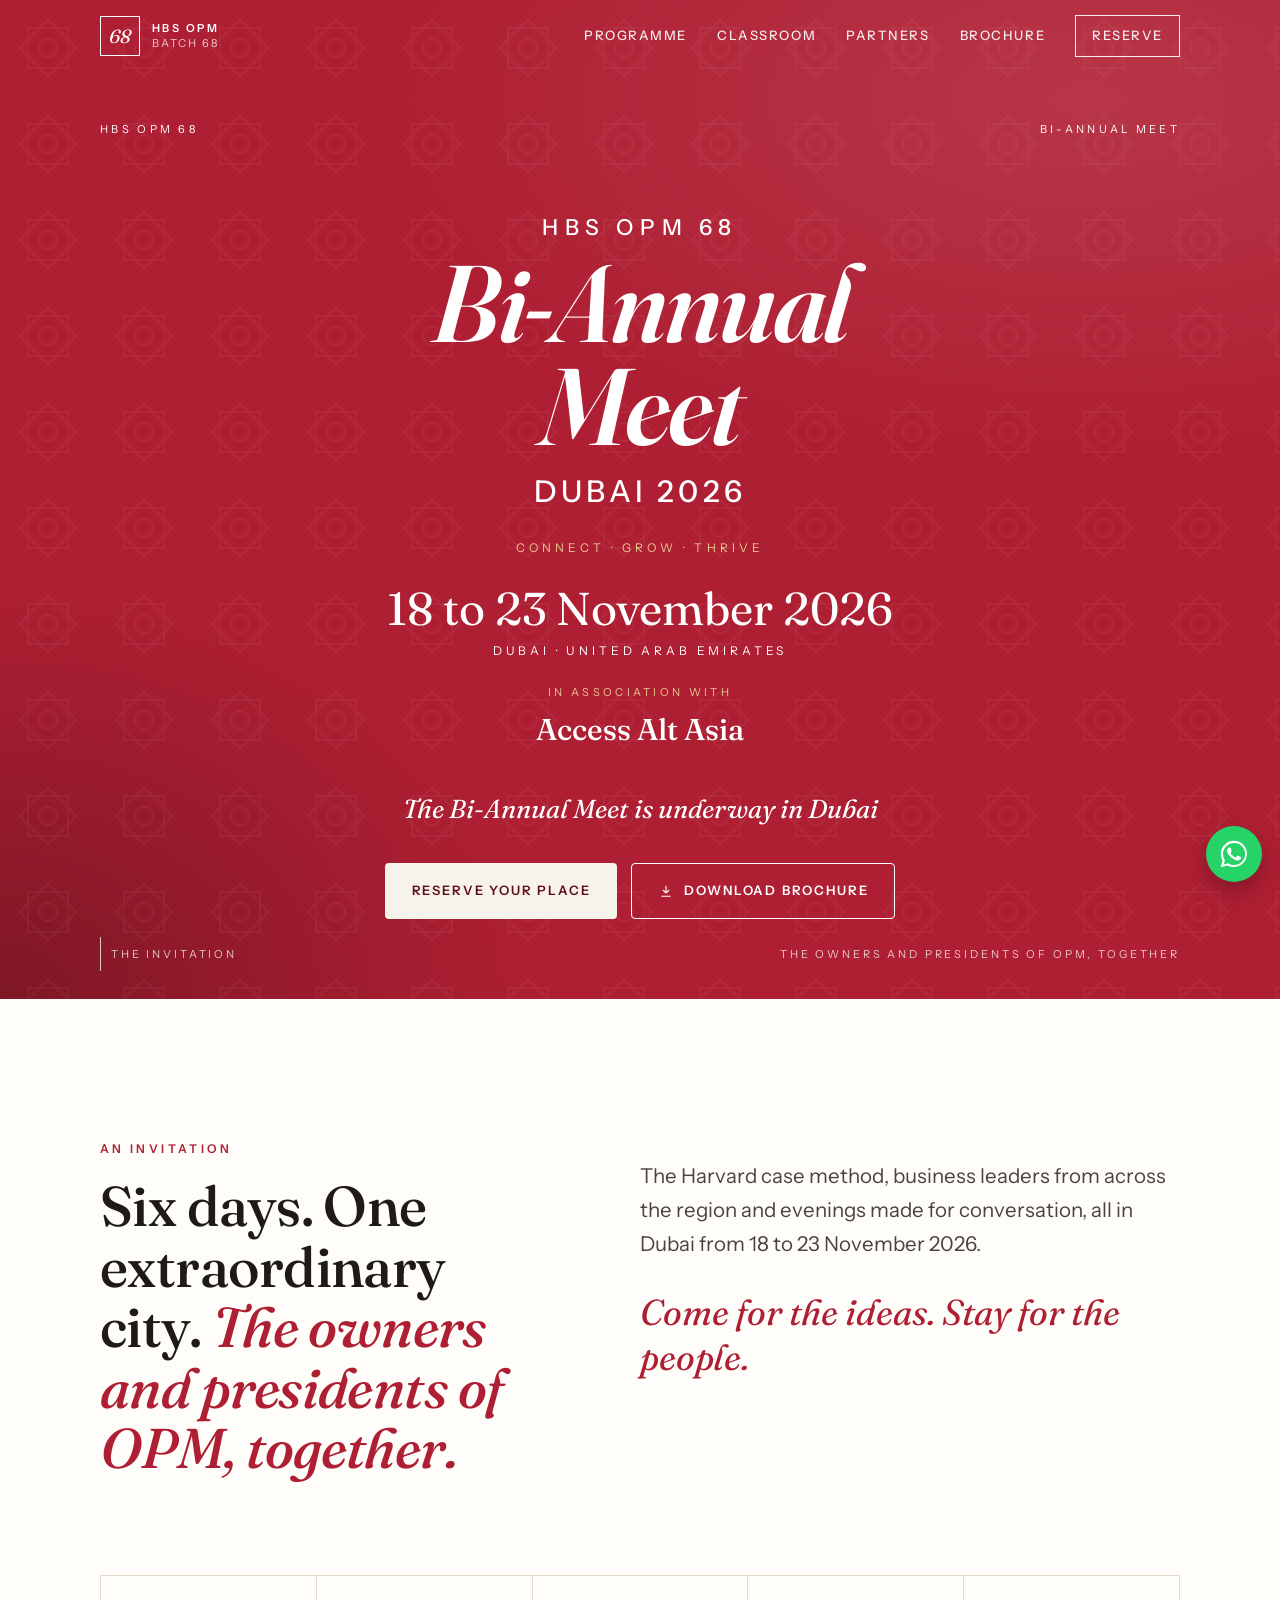
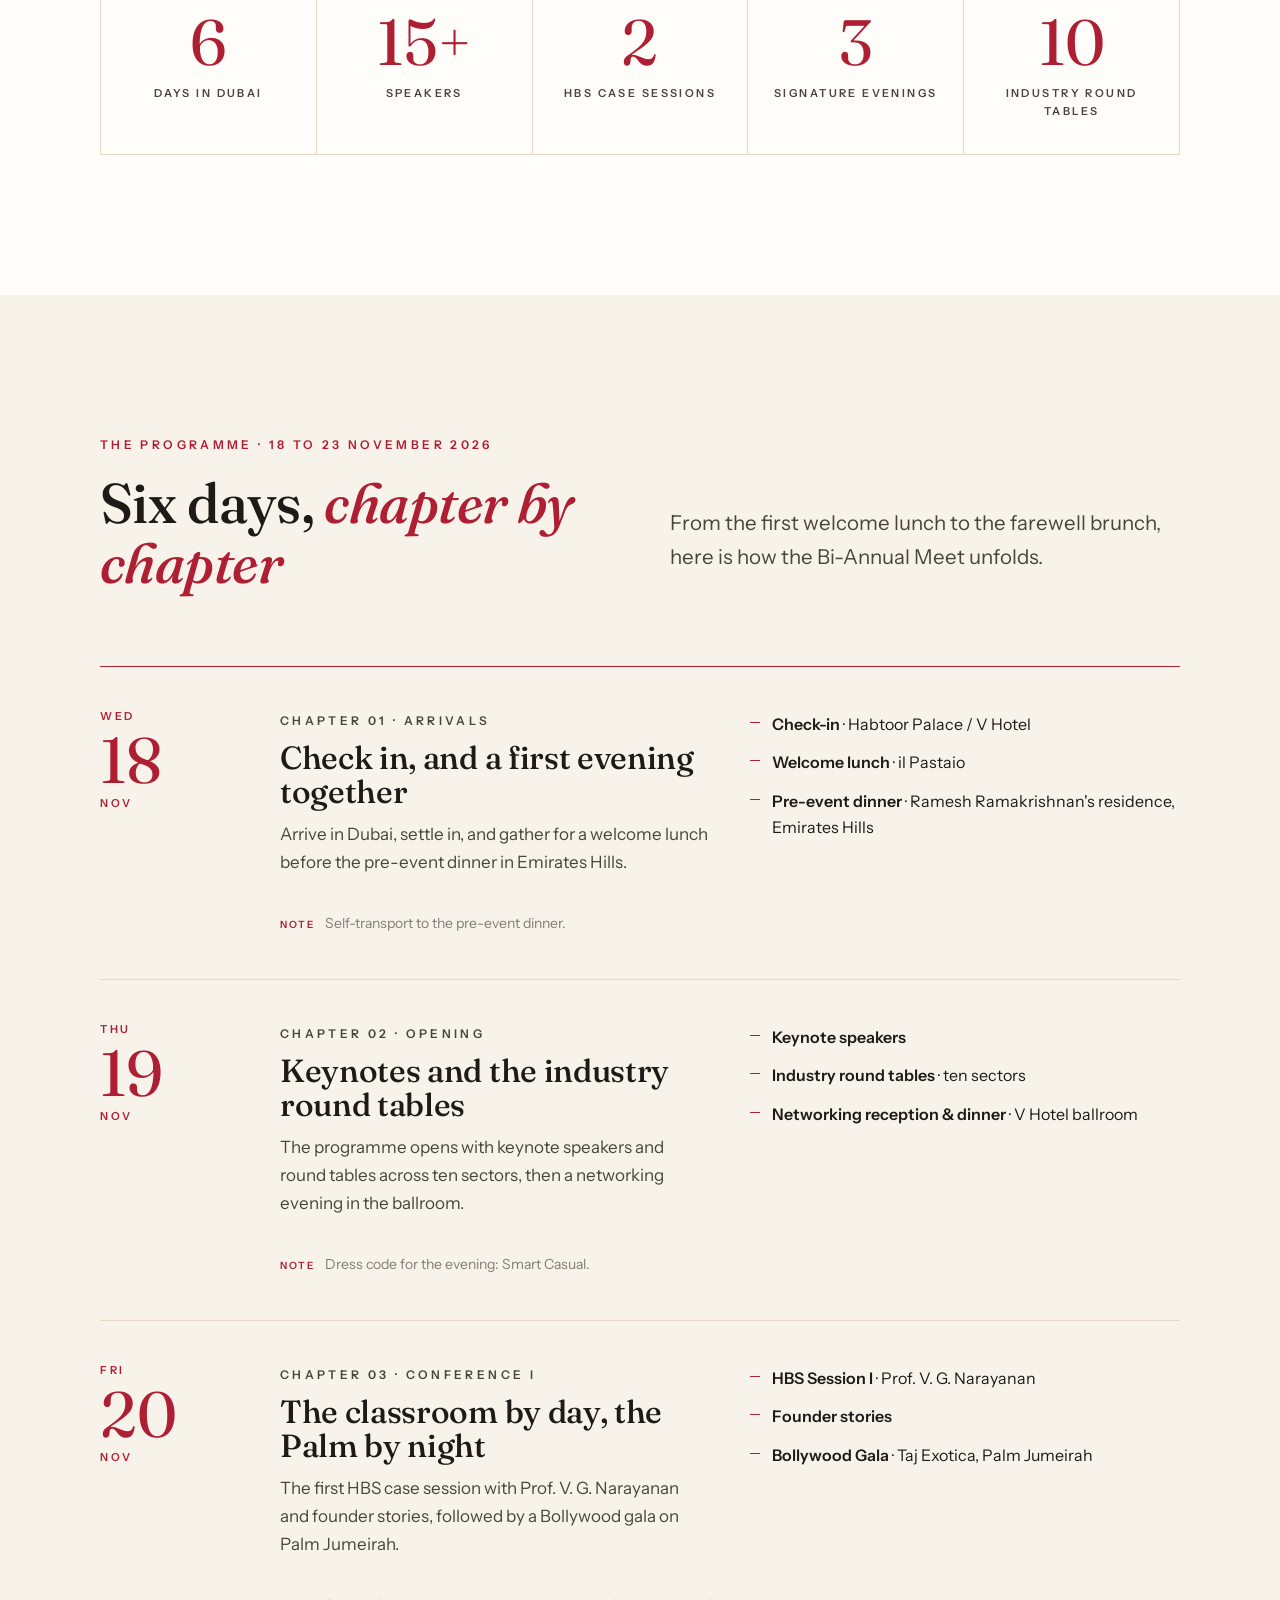
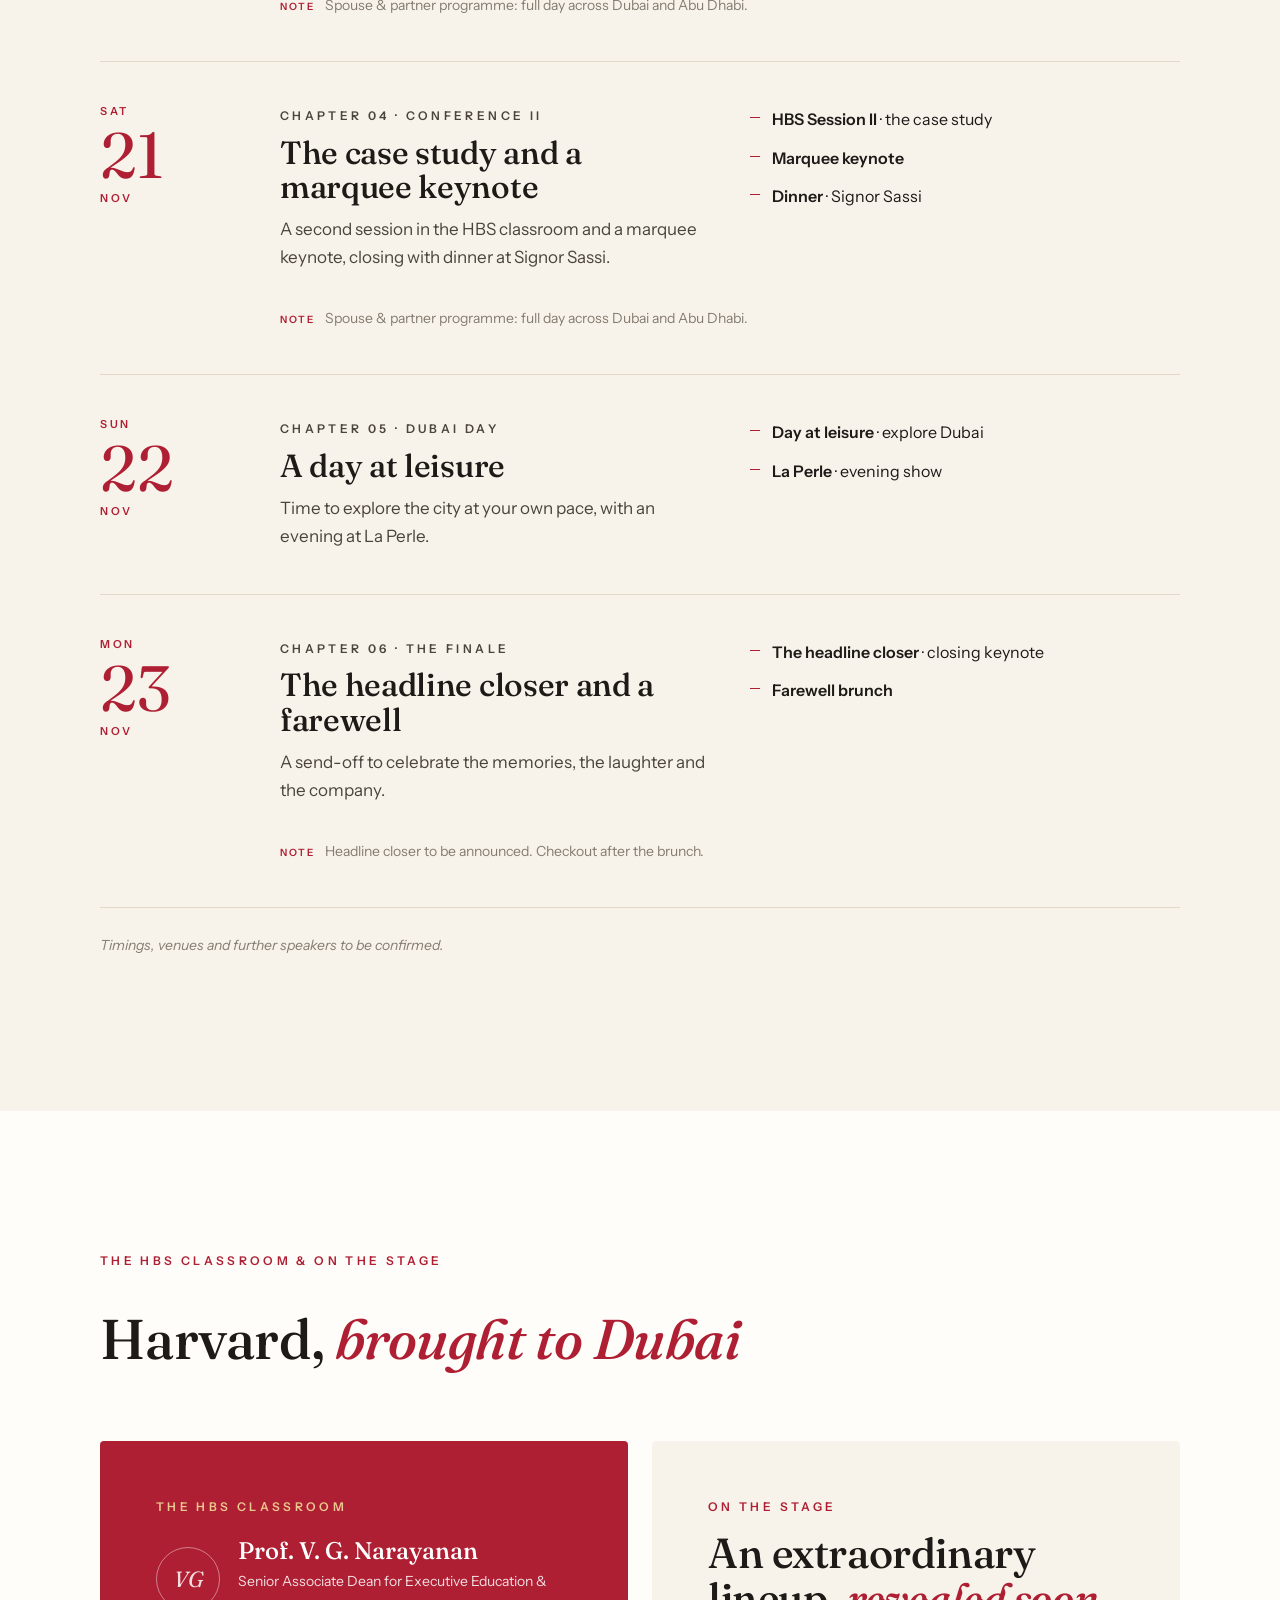
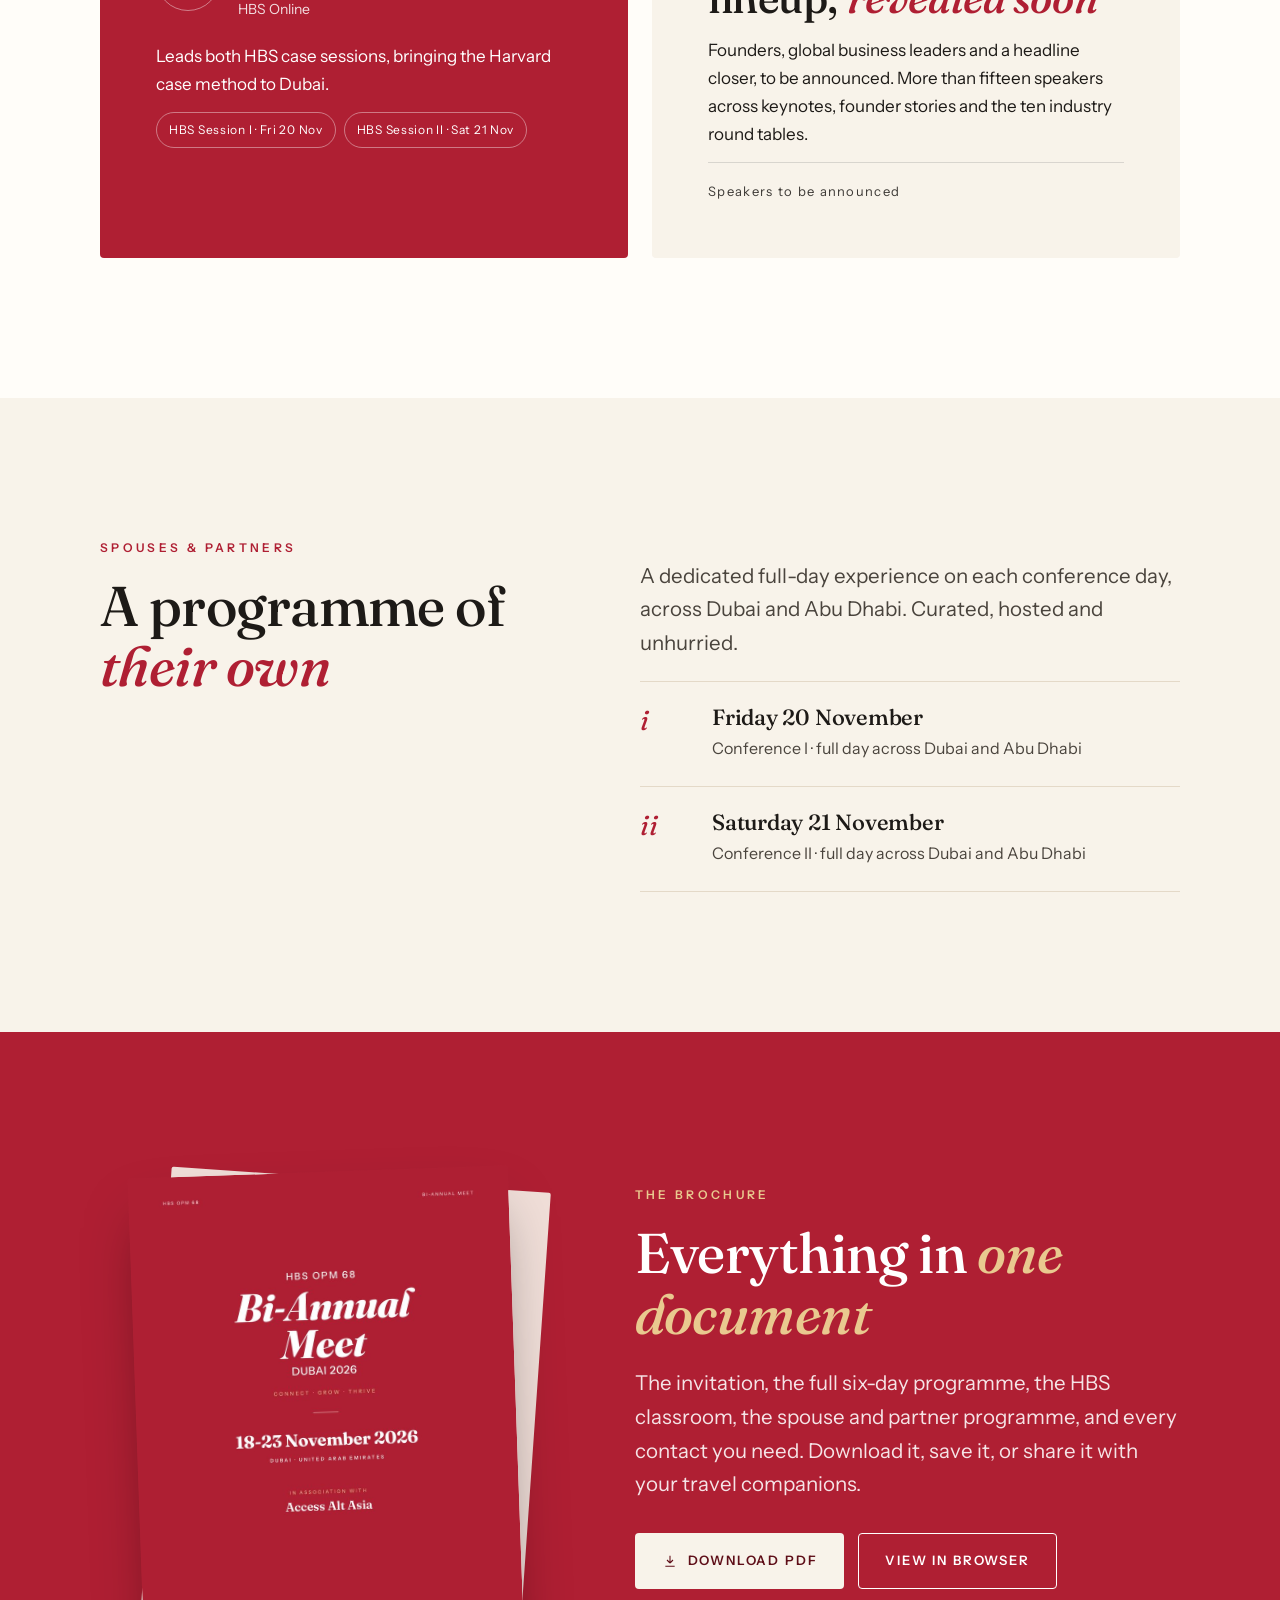
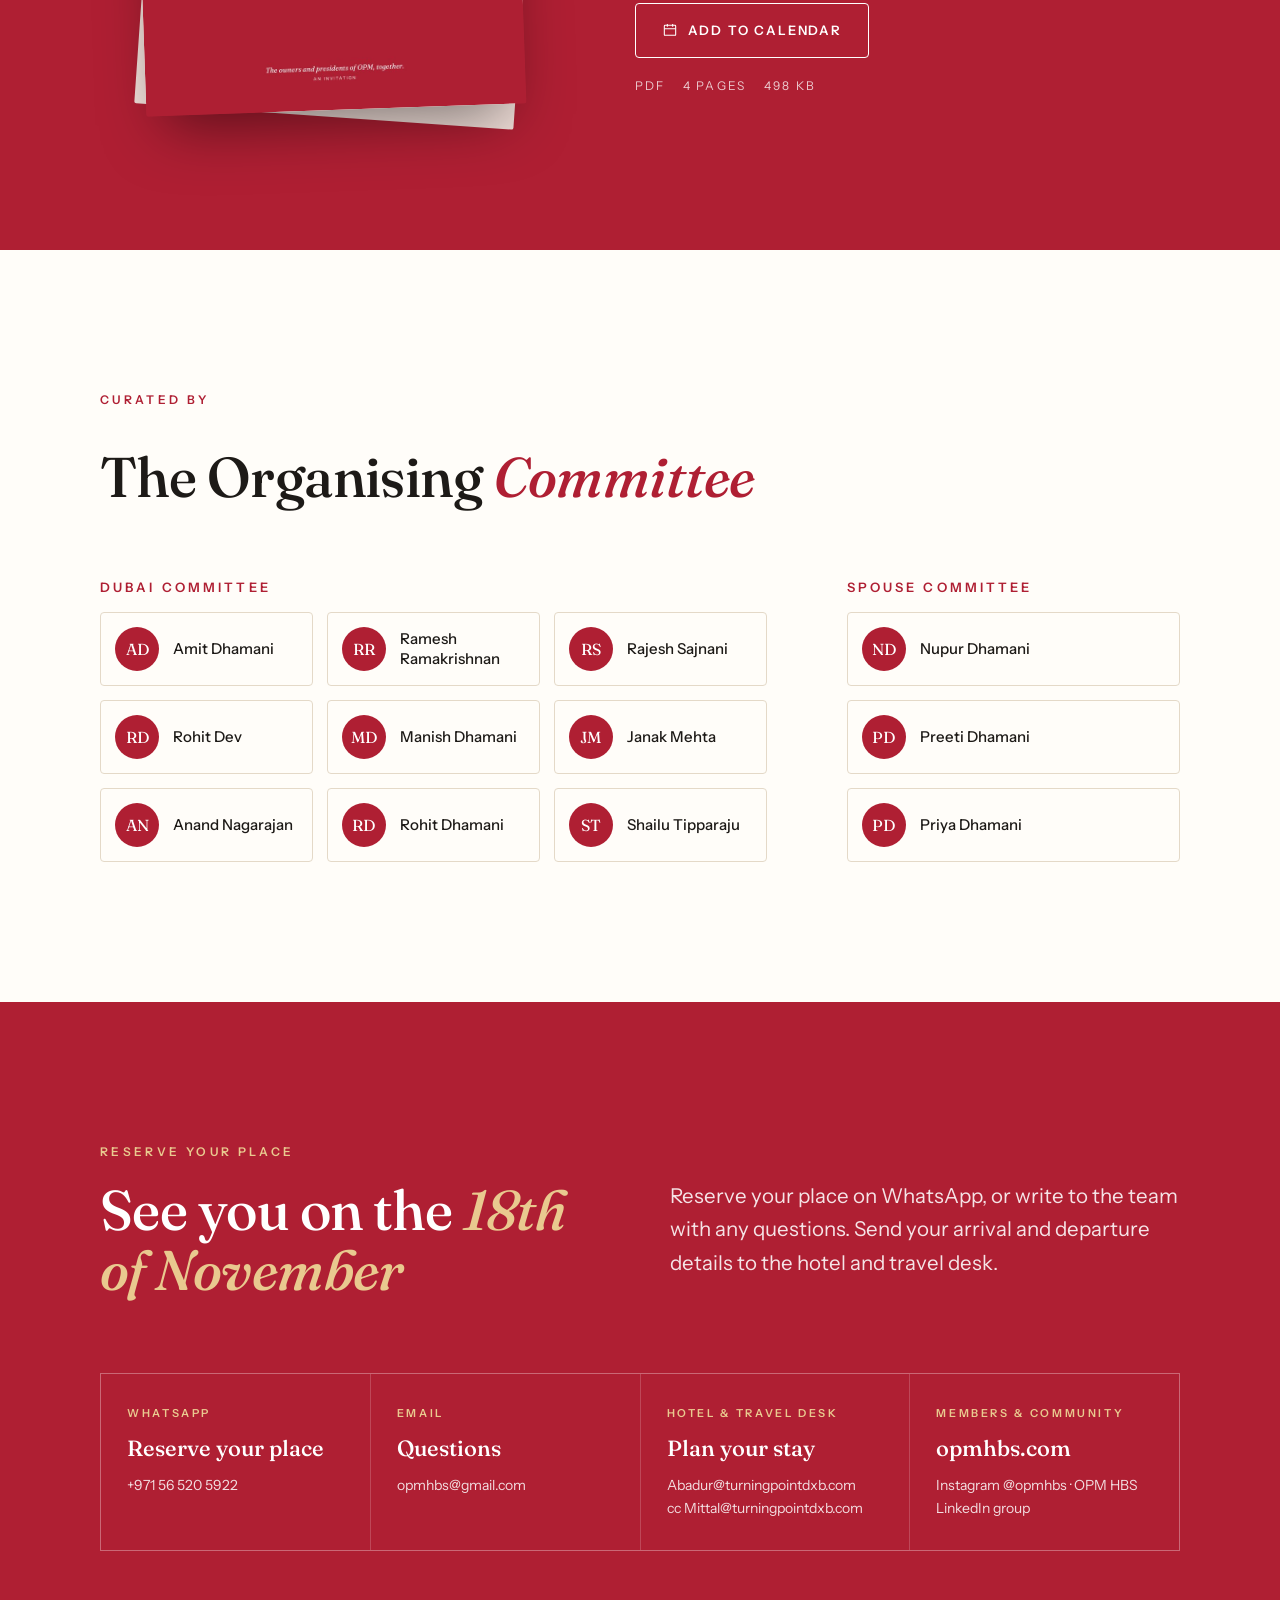
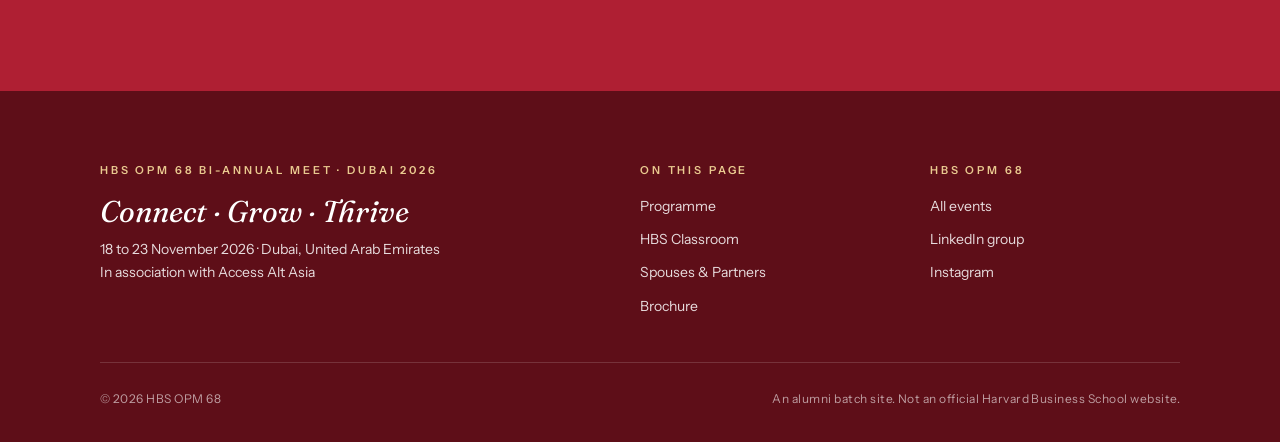
==== events/bi-annual-meet-dubai-2026/index.html @ 1166c5c4 "Rename event to HBS OPM 68 Bi-Annual Meet (with Access Alt Asia) New event URL with redirect from th" ====
<!doctype html>
<html lang="en-GB">
<head>
<meta charset="utf-8">
<meta name="viewport" content="width=device-width, initial-scale=1">
<title>Bi-Annual Meet · Dubai 2026 · HBS OPM 68</title>
<meta name="description" content="Six days in Dubai, 18 to 23 November 2026. Two HBS case sessions with Prof. V. G. Narayanan, 15+ speakers, ten industry round tables, three signature evenings and a dedicated spouse and partner programme. In association with Access Alt Asia.">
<meta name="theme-color" content="#af1f33">
<link rel="canonical" href="https://hbsopm68.com/events/bi-annual-meet-dubai-2026/">
<meta property="og:type" content="website">
<meta property="og:site_name" content="HBS OPM 68">
<meta property="og:title" content="HBS OPM 68 Bi-Annual Meet · Dubai 2026">
<meta property="og:description" content="Six days. One extraordinary city. The owners and presidents of OPM, together. 18 to 23 November 2026.">
<meta property="og:url" content="https://hbsopm68.com/events/bi-annual-meet-dubai-2026/">
<meta property="og:image" content="https://hbsopm68.com/assets/img/meet-og.jpg">
<meta name="twitter:card" content="summary_large_image">
<link rel="icon" href="../../assets/img/favicon.svg" type="image/svg+xml">
<link rel="preconnect" href="https://fonts.googleapis.com">
<link rel="preconnect" href="https://fonts.gstatic.com" crossorigin>
<link href="https://fonts.googleapis.com/css2?family=Fraunces:ital,opsz,wght@0,9..144,400..700;1,9..144,400..800&family=Instrument+Sans:wght@400;500;600&display=swap" rel="stylesheet">
<link rel="stylesheet" href="../../assets/site.css">
<script type="application/ld+json">
{"@context":"https://schema.org","@type":"Event","name":"HBS OPM 68 Bi-Annual Meet, Dubai 2026","startDate":"2026-11-18","endDate":"2026-11-23","eventStatus":"https://schema.org/EventScheduled","eventAttendanceMode":"https://schema.org/OfflineEventAttendanceMode","location":{"@type":"Place","name":"Habtoor Palace and V Hotel","address":{"@type":"PostalAddress","addressLocality":"Dubai","addressCountry":"AE"}},"image":"https://hbsopm68.com/assets/img/meet-og.jpg","description":"Six days in Dubai with the Harvard case method, business leaders from across the region and evenings made for conversation.","organizer":{"@type":"Organization","name":"HBS OPM 68","email":"opmhbs@gmail.com"},"sponsor":{"@type":"Organization","name":"Access Alt Asia"}}
</script>
</head>
<body>

<header class="nav">
  <div class="wrap">
    <a class="brand" href="../../" aria-label="HBS OPM 68 home">
      <span class="brand-mark">68</span>
      <span class="brand-text">HBS OPM<span>Batch 68</span></span>
    </a>
    <button class="nav-toggle" aria-label="Menu" aria-expanded="false">
      <svg viewBox="0 0 24 24" fill="none" stroke="currentColor" stroke-width="1.5"><path d="M3 7h18M3 12h18M3 17h18"/></svg>
    </button>
    <nav class="nav-links">
      <a href="#programme">Programme</a>
      <a href="#classroom">Classroom</a>
      <a href="#partners">Partners</a>
      <a href="#brochure">Brochure</a>
      <a class="nav-cta" href="#reserve">Reserve</a>
    </nav>
  </div>
</header>

<main>
  <!-- HERO -->
  <section class="hero ev-hero">
    <svg class="hero-pattern" aria-hidden="true" width="100%" height="100%">
      <defs>
        <pattern id="star" width="96" height="96" patternUnits="userSpaceOnUse">
          <g fill="none" stroke="#fff" stroke-width="1">
            <rect x="28" y="28" width="40" height="40"/>
            <rect x="28" y="28" width="40" height="40" transform="rotate(45 48 48)"/>
            <circle cx="48" cy="48" r="9"/>
          </g>
        </pattern>
      </defs>
      <rect width="100%" height="100%" fill="url(#star)"/>
    </svg>
    <div class="wrap center">
      <div class="hero-kicker reveal"><span>HBS OPM 68</span><span>Bi-Annual Meet</span></div>
      <p class="pre reveal">HBS OPM 68</p>
      <h1 class="reveal">Bi-Annual <br>Meet</h1>
      <p class="city reveal">Dubai 2026</p>
      <p class="hero-tag reveal" style="margin:22px 0 0">Connect · Grow · Thrive</p>
      <p class="dates reveal">18 to 23 November 2026</p>
      <p class="where reveal">Dubai · United Arab Emirates</p>
      <p class="assoc reveal"><small>In association with</small><b>Access Alt Asia</b></p>
      <div class="countdown reveal" data-target="2026-11-18T00:00:00+04:00" data-done="The Bi-Annual Meet is underway in Dubai">
        <div><b data-d>0</b><span>Days</span></div>
        <div><b data-h>00</b><span>Hours</span></div>
        <div><b data-m>00</b><span>Minutes</span></div>
        <div><b data-s>00</b><span>Seconds</span></div>
      </div>
      <div class="btn-row reveal">
        <a class="btn btn-light" href="https://wa.me/971565205922?text=Hello!%20I%27d%20like%20to%20reserve%20my%20place%20at%20the%20HBS%20OPM%2068%20Bi-Annual%20Meet%20in%20Dubai." target="_blank" rel="noopener">Reserve your place</a>
        <a class="btn btn-ghost" href="../../assets/downloads/HBS-OPM-68-Bi-Annual-Meet-Dubai-2026-Brochure.pdf" download>
          <svg viewBox="0 0 24 24" fill="none" stroke="currentColor" stroke-width="1.6"><path d="M12 4v11m0 0l-4.5-4.5M12 15l4.5-4.5M5 20h14"/></svg>Download brochure</a>
      </div>
    </div>
    <div class="hero-foot">
      <div class="wrap">
        <a class="scroll-cue" href="#invitation"><i></i>The invitation</a>
        <span class="hide-sm">The owners and presidents of OPM, together</span>
      </div>
    </div>
  </section>

  <!-- INVITATION -->
  <section class="pad" id="invitation">
    <div class="wrap about-grid">
      <div class="reveal">
        <p class="eyebrow">An Invitation</p>
        <h2>Six days. One extraordinary city. <em>The owners and presidents of OPM, together.</em></h2>
      </div>
      <div class="reveal">
        <p class="lede">The Harvard case method, business leaders from across the region and evenings made for conversation, all in Dubai from 18 to 23 November 2026.</p>
        <p class="big-quote" style="font-size:clamp(26px,3vw,36px);margin-top:30px"><em>Come for the ideas. Stay for the people.</em></p>
      </div>
    </div>
    <div class="wrap" style="margin-top:clamp(56px,8vw,96px)">
      <div class="stats reveal">
        <div class="stat"><b>6</b><span>Days in Dubai</span></div>
        <div class="stat"><b>15+</b><span>Speakers</span></div>
        <div class="stat"><b>2</b><span>HBS case sessions</span></div>
        <div class="stat"><b>3</b><span>Signature evenings</span></div>
        <div class="stat"><b>10</b><span>Industry round tables</span></div>
      </div>
    </div>
  </section>

  <!-- PROGRAMME -->
  <section class="pad on-cream" id="programme">
    <div class="wrap">
      <div class="section-head split reveal">
        <div>
          <p class="eyebrow">The Programme · 18 to 23 November 2026</p>
          <h2>Six days, <em>chapter by chapter</em></h2>
        </div>
        <p class="lede">From the first welcome lunch to the farewell brunch, here is how the Bi-Annual Meet unfolds.</p>
      </div>

      <div class="days">
        <article class="day reveal">
          <div class="day-date"><small>Wed</small><b>18</b><small>Nov</small></div>
          <div class="day-main">
            <p class="eyebrow">Chapter 01 · Arrivals</p>
            <h3>Check in, and a first evening together</h3>
            <p>Arrive in Dubai, settle in, and gather for a welcome lunch before the pre-event dinner in Emirates Hills.</p>
          </div>
          <ul class="day-items">
            <li><b>Check-in</b> · Habtoor Palace / V Hotel</li>
            <li><b>Welcome lunch</b> · il Pastaio</li>
            <li><b>Pre-event dinner</b> · Ramesh Ramakrishnan's residence, Emirates Hills</li>
          </ul>
          <p class="day-note">Self-transport to the pre-event dinner.</p>
        </article>

        <article class="day reveal">
          <div class="day-date"><small>Thu</small><b>19</b><small>Nov</small></div>
          <div class="day-main">
            <p class="eyebrow">Chapter 02 · Opening</p>
            <h3>Keynotes and the industry round tables</h3>
            <p>The programme opens with keynote speakers and round tables across ten sectors, then a networking evening in the ballroom.</p>
          </div>
          <ul class="day-items">
            <li><b>Keynote speakers</b></li>
            <li><b>Industry round tables</b> · ten sectors</li>
            <li><b>Networking reception &amp; dinner</b> · V Hotel ballroom</li>
          </ul>
          <p class="day-note">Dress code for the evening: Smart Casual.</p>
        </article>

        <article class="day reveal">
          <div class="day-date"><small>Fri</small><b>20</b><small>Nov</small></div>
          <div class="day-main">
            <p class="eyebrow">Chapter 03 · Conference I</p>
            <h3>The classroom by day, the Palm by night</h3>
            <p>The first HBS case session with Prof. V. G. Narayanan and founder stories, followed by a Bollywood gala on Palm Jumeirah.</p>
          </div>
          <ul class="day-items">
            <li><b>HBS Session I</b> · Prof. V. G. Narayanan</li>
            <li><b>Founder stories</b></li>
            <li><b>Bollywood Gala</b> · Taj Exotica, Palm Jumeirah</li>
          </ul>
          <p class="day-note">Spouse &amp; partner programme: full day across Dubai and Abu Dhabi.</p>
        </article>

        <article class="day reveal">
          <div class="day-date"><small>Sat</small><b>21</b><small>Nov</small></div>
          <div class="day-main">
            <p class="eyebrow">Chapter 04 · Conference II</p>
            <h3>The case study and a marquee keynote</h3>
            <p>A second session in the HBS classroom and a marquee keynote, closing with dinner at Signor Sassi.</p>
          </div>
          <ul class="day-items">
            <li><b>HBS Session II</b> · the case study</li>
            <li><b>Marquee keynote</b></li>
            <li><b>Dinner</b> · Signor Sassi</li>
          </ul>
          <p class="day-note">Spouse &amp; partner programme: full day across Dubai and Abu Dhabi.</p>
        </article>

        <article class="day reveal">
          <div class="day-date"><small>Sun</small><b>22</b><small>Nov</small></div>
          <div class="day-main">
            <p class="eyebrow">Chapter 05 · Dubai Day</p>
            <h3>A day at leisure</h3>
            <p>Time to explore the city at your own pace, with an evening at La Perle.</p>
          </div>
          <ul class="day-items">
            <li><b>Day at leisure</b> · explore Dubai</li>
            <li><b>La Perle</b> · evening show</li>
          </ul>
        </article>

        <article class="day reveal">
          <div class="day-date"><small>Mon</small><b>23</b><small>Nov</small></div>
          <div class="day-main">
            <p class="eyebrow">Chapter 06 · The Finale</p>
            <h3>The headline closer and a farewell</h3>
            <p>A send-off to celebrate the memories, the laughter and the company.</p>
          </div>
          <ul class="day-items">
            <li><b>The headline closer</b> · closing keynote</li>
            <li><b>Farewell brunch</b></li>
          </ul>
          <p class="day-note">Headline closer to be announced. Checkout after the brunch.</p>
        </article>
      </div>
      <p class="fine">Timings, venues and further speakers to be confirmed.</p>
    </div>
  </section>

  <!-- CLASSROOM + PARTNERS -->
  <section class="pad" id="classroom">
    <div class="wrap">
      <div class="section-head reveal">
        <p class="eyebrow">The HBS Classroom &amp; On the Stage</p>
        <h2>Harvard, <em>brought to Dubai</em></h2>
      </div>
      <div class="duo">
        <div class="panel crimson reveal">
          <p class="eyebrow light" style="margin:0">The HBS Classroom</p>
          <div class="prof">
            <span class="mono">VG</span>
            <div><b>Prof. V. G. Narayanan</b><span>Senior Associate Dean for Executive Education &amp; HBS Online</span></div>
          </div>
          <p>Leads both HBS case sessions, bringing the Harvard case method to Dubai.</p>
          <div class="chips"><span class="chip">HBS Session I · Fri 20 Nov</span><span class="chip">HBS Session II · Sat 21 Nov</span></div>
        </div>
        <div class="panel cream reveal">
          <p class="eyebrow" style="margin:0">On the Stage</p>
          <h3>An extraordinary lineup, <em>revealed soon</em></h3>
          <p>Founders, global business leaders and a headline closer, to be announced. More than fifteen speakers across keynotes, founder stories and the ten industry round tables.</p>
          <p class="meta">Speakers to be announced</p>
        </div>
      </div>
    </div>
  </section>

  <section class="pad on-cream" id="partners">
    <div class="wrap about-grid">
      <div class="reveal">
        <p class="eyebrow">Spouses &amp; Partners</p>
        <h2>A programme of <em>their own</em></h2>
      </div>
      <div class="reveal">
        <p class="lede">A dedicated full-day experience on each conference day, across Dubai and Abu Dhabi. Curated, hosted and unhurried.</p>
        <div class="pillars">
          <div class="pillar"><b>i</b><div><h3>Friday 20 November</h3><p>Conference I · full day across Dubai and Abu Dhabi</p></div></div>
          <div class="pillar"><b>ii</b><div><h3>Saturday 21 November</h3><p>Conference II · full day across Dubai and Abu Dhabi</p></div></div>
        </div>
      </div>
    </div>
  </section>

  <!-- BROCHURE DOWNLOAD -->
  <section class="pad on-crimson" id="brochure">
    <div class="wrap download">
      <div class="pdf-stack reveal">
        <img src="../../assets/img/meet-cover.jpg" alt="Cover of the HBS OPM 68 Bi-Annual Meet, Dubai 2026 brochure" width="800" height="1131" loading="lazy">
      </div>
      <div class="reveal">
        <p class="eyebrow light">The Brochure</p>
        <h2>Everything in <em>one document</em></h2>
        <p class="lede" style="color:rgba(255,255,255,.88);margin:22px 0 32px">The invitation, the full six-day programme, the HBS classroom, the spouse and partner programme, and every contact you need. Download it, save it, or share it with your travel companions.</p>
        <div class="btn-row">
          <a class="btn btn-light" href="../../assets/downloads/HBS-OPM-68-Bi-Annual-Meet-Dubai-2026-Brochure.pdf" download>
            <svg viewBox="0 0 24 24" fill="none" stroke="currentColor" stroke-width="1.6"><path d="M12 4v11m0 0l-4.5-4.5M12 15l4.5-4.5M5 20h14"/></svg>Download PDF</a>
          <a class="btn btn-ghost" href="../../assets/downloads/HBS-OPM-68-Bi-Annual-Meet-Dubai-2026-Brochure.pdf" target="_blank" rel="noopener">View in browser</a>
          <a class="btn btn-ghost" href="bi-annual-meet-dubai-2026.ics" download>
            <svg viewBox="0 0 24 24" fill="none" stroke="currentColor" stroke-width="1.6"><rect x="3.5" y="5" width="17" height="15" rx="1"/><path d="M3.5 10h17M8 3v4M16 3v4"/></svg>Add to calendar</a>
        </div>
        <p class="file-meta"><span>PDF</span><span>4 pages</span><span>498 KB</span></p>
      </div>
    </div>
  </section>

  <!-- COMMITTEE -->
  <section class="pad" id="committee">
    <div class="wrap">
      <div class="section-head reveal">
        <p class="eyebrow">Curated By</p>
        <h2>The Organising <em>Committee</em></h2>
      </div>
      <div class="committee">
        <div class="reveal">
          <h3>Dubai Committee</h3>
          <ul class="people">
            <li class="person"><i>AD</i><span>Amit Dhamani</span></li>
            <li class="person"><i>RR</i><span>Ramesh Ramakrishnan</span></li>
            <li class="person"><i>RS</i><span>Rajesh Sajnani</span></li>
            <li class="person"><i>RD</i><span>Rohit Dev</span></li>
            <li class="person"><i>MD</i><span>Manish Dhamani</span></li>
            <li class="person"><i>JM</i><span>Janak Mehta</span></li>
            <li class="person"><i>AN</i><span>Anand Nagarajan</span></li>
            <li class="person"><i>RD</i><span>Rohit Dhamani</span></li>
            <li class="person"><i>ST</i><span>Shailu Tipparaju</span></li>
          </ul>
        </div>
        <div class="reveal">
          <h3>Spouse Committee</h3>
          <ul class="people">
            <li class="person"><i>ND</i><span>Nupur Dhamani</span></li>
            <li class="person"><i>PD</i><span>Preeti Dhamani</span></li>
            <li class="person"><i>PD</i><span>Priya Dhamani</span></li>
          </ul>
        </div>
      </div>
    </div>
  </section>

  <!-- RESERVE -->
  <section class="pad on-crimson" id="reserve">
    <div class="wrap">
      <div class="section-head split reveal">
        <div>
          <p class="eyebrow light">Reserve Your Place</p>
          <h2>See you on the <em>18th of November</em></h2>
        </div>
        <p class="lede" style="color:rgba(255,255,255,.88)">Reserve your place on WhatsApp, or write to the team with any questions. Send your arrival and departure details to the hotel and travel desk.</p>
      </div>
      <div class="contact-grid reveal">
        <a class="contact" href="https://wa.me/971565205922?text=Hello!%20I%27d%20like%20to%20reserve%20my%20place%20at%20the%20HBS%20OPM%2068%20Bi-Annual%20Meet%20in%20Dubai." target="_blank" rel="noopener">
          <small>WhatsApp</small><b>Reserve your place</b><span>+971 56 520 5922</span></a>
        <a class="contact" href="mailto:opmhbs@gmail.com?subject=HBS%20OPM%2068%20Bi-Annual%20Meet%20Dubai%202026">
          <small>Email</small><b>Questions</b><span>opmhbs@gmail.com</span></a>
        <a class="contact" href="mailto:Abadur@turningpointdxb.com?cc=Mittal@turningpointdxb.com&amp;subject=HBS%20OPM%2068%20Bi-Annual%20Meet%20-%20Arrival%20and%20Departure">
          <small>Hotel &amp; Travel Desk</small><b>Plan your stay</b><span>Abadur@turningpointdxb.com<br>cc Mittal@turningpointdxb.com</span></a>
        <a class="contact" href="https://opmhbs.com" target="_blank" rel="noopener">
          <small>Members &amp; Community</small><b>opmhbs.com</b><span>Instagram @opmhbs · OPM HBS LinkedIn group</span></a>
      </div>
    </div>
  </section>
</main>

<footer class="footer">
  <div class="wrap">
    <div class="footer-top">
      <div>
        <h4>HBS OPM 68 Bi-Annual Meet · Dubai 2026</h4>
        <p class="footer-sign">Connect · Grow · Thrive</p>
        <p style="margin:0;max-width:420px">18 to 23 November 2026 · Dubai, United Arab Emirates<br>In association with Access Alt Asia</p>
      </div>
      <div>
        <h4>On this page</h4>
        <ul>
          <li><a href="#programme">Programme</a></li>
          <li><a href="#classroom">HBS Classroom</a></li>
          <li><a href="#partners">Spouses &amp; Partners</a></li>
          <li><a href="#brochure">Brochure</a></li>
        </ul>
      </div>
      <div>
        <h4>HBS OPM 68</h4>
        <ul>
          <li><a href="../../">All events</a></li>
          <li><a href="https://www.linkedin.com/groups/14635228/" target="_blank" rel="noopener">LinkedIn group</a></li>
          <li><a href="https://www.instagram.com/opmhbs/" target="_blank" rel="noopener">Instagram</a></li>
        </ul>
      </div>
    </div>
    <div class="footer-bottom">
      <span>© <span data-year>2026</span> HBS OPM 68</span>
      <span>An alumni batch site. Not an official Harvard Business School website.</span>
    </div>
  </div>
</footer>

<a class="wa" href="https://wa.me/971565205922?text=Hello!%20I%20have%20a%20question%20about%20the%20HBS%20OPM%2068%20Bi-Annual%20Meet." target="_blank" rel="noopener" aria-label="Chat on WhatsApp">
  <svg viewBox="0 0 24 24" fill="currentColor"><path d="M17.47 14.38c-.3-.15-1.75-.86-2.02-.96-.27-.1-.47-.15-.67.15-.2.3-.77.96-.94 1.16-.17.2-.35.22-.65.07-.3-.15-1.25-.46-2.38-1.47-.88-.79-1.47-1.76-1.65-2.06-.17-.3-.02-.46.13-.61.13-.13.3-.35.45-.52.15-.17.2-.3.3-.5.1-.2.05-.37-.03-.52-.07-.15-.67-1.62-.92-2.22-.24-.58-.49-.5-.67-.51h-.57c-.2 0-.52.07-.79.37-.27.3-1.04 1.02-1.04 2.48 0 1.46 1.07 2.88 1.21 3.08.15.2 2.1 3.2 5.08 4.49.71.31 1.26.49 1.69.63.71.23 1.36.2 1.87.12.57-.08 1.75-.72 2-1.41.25-.69.25-1.29.17-1.41-.07-.12-.27-.2-.57-.35zM12.05 21.5h-.01a9.43 9.43 0 01-4.81-1.32l-.35-.2-3.58.94.96-3.49-.23-.36a9.4 9.4 0 01-1.44-5.02c0-5.2 4.24-9.44 9.46-9.44a9.4 9.4 0 016.68 2.77 9.38 9.38 0 012.77 6.68c0 5.2-4.24 9.44-9.45 9.44zm8.04-17.48A11.3 11.3 0 0012.05.7C5.78.7.68 5.8.68 12.06c0 2 .52 3.96 1.52 5.68L.6 23.3l5.7-1.5a11.33 11.33 0 005.43 1.38h.01c6.27 0 11.37-5.1 11.37-11.37 0-3.04-1.18-5.9-3.33-8.05z"/></svg>
</a>

<script src="../../assets/site.js" defer></script>
</body>
</html>
---- assets/site.css ----
/* HBS OPM 68 · site styles */
:root {
  --crimson: #af1f33;
  --crimson-deep: #861523;
  --crimson-ink: #5e0e18;
  --cream: #f8f3ea;
  --cream-2: #f1e9dc;
  --paper: #fffdf9;
  --ink: #1d1a17;
  --ink-2: #4a443d;
  --muted: #857c71;
  --line: #e4d9c8;
  --gold: #e9c98f;
  --serif: "Fraunces", Georgia, serif;
  --sans: "Instrument Sans", system-ui, -apple-system, "Segoe UI", sans-serif;
  --max: 1160px;
  --gutter: clamp(16px, 4vw, 40px);
  --radius: 4px;
}

*, *::before, *::after { box-sizing: border-box; }
html { scroll-behavior: smooth; -webkit-text-size-adjust: 100%; }
body {
  margin: 0;
  background: var(--paper);
  color: var(--ink);
  font-family: var(--sans);
  font-size: 17px;
  line-height: 1.65;
  -webkit-font-smoothing: antialiased;
  overflow-x: hidden;
}
img { max-width: 100%; height: auto; display: block; }
a { color: inherit; }
::selection { background: var(--crimson); color: #fff; }

.wrap { width: 100%; max-width: var(--max); margin: 0 auto; padding: 0 var(--gutter); }

/* type */
.eyebrow {
  font-family: var(--sans);
  font-size: 12px;
  font-weight: 600;
  letter-spacing: .28em;
  text-transform: uppercase;
  color: var(--crimson);
  margin: 0 0 18px;
}
.eyebrow.light { color: var(--gold); }
h1, h2, h3 { font-family: var(--serif); font-weight: 500; line-height: 1.08; margin: 0; letter-spacing: -.01em; }
h2 { font-size: clamp(34px, 5vw, 56px); }
h2 em, h1 em { font-style: italic; color: var(--crimson); }
.on-crimson h2 em, .on-crimson h1 em { color: var(--gold); }
h3 { font-size: clamp(22px, 2.4vw, 28px); }
.lede { font-size: clamp(18px, 1.6vw, 21px); color: var(--ink-2); max-width: 640px; }

/* nav */
.nav {
  position: fixed; inset: 0 0 auto 0; z-index: 50;
  transition: background .35s ease, box-shadow .35s ease, color .35s ease;
  color: #fff;
}
.nav .wrap { display: flex; align-items: center; justify-content: space-between; height: 72px; }
.nav.solid { background: rgba(255, 253, 249, .94); backdrop-filter: blur(12px); -webkit-backdrop-filter: blur(12px); box-shadow: 0 1px 0 var(--line); color: var(--ink); }
.nav.on-light { color: var(--ink); }
.brand { display: flex; align-items: center; gap: 12px; text-decoration: none; }
.brand-mark {
  width: 40px; height: 40px; border: 1.5px solid currentColor; display: grid; place-items: center;
  font-family: var(--serif); font-style: italic; font-size: 19px; line-height: 1;
}
.brand-text { font-size: 11px; letter-spacing: .22em; text-transform: uppercase; font-weight: 600; line-height: 1.35; }
.brand-text span { display: block; font-weight: 400; opacity: .75; letter-spacing: .18em; }
.nav-links { display: flex; gap: 30px; align-items: center; }
.nav-links a { text-decoration: none; font-size: 13px; letter-spacing: .12em; text-transform: uppercase; font-weight: 500; opacity: .9; }
.nav-links a:hover { opacity: 1; text-decoration: underline; text-underline-offset: 6px; }
.nav-cta { border: 1px solid currentColor; padding: 9px 16px; }
.nav-toggle { display: none; background: none; border: 0; color: inherit; padding: 8px; cursor: pointer; }
.nav-toggle svg { width: 26px; height: 26px; }
@media (max-width: 860px) {
  .nav-toggle { display: block; }
  .nav-links {
    position: fixed; inset: 72px 0 auto 0; flex-direction: column; align-items: stretch; gap: 0;
    background: var(--paper); color: var(--ink); padding: 8px var(--gutter) 24px;
    box-shadow: 0 12px 30px rgba(0,0,0,.08); transform: translateY(-8px); opacity: 0; pointer-events: none;
    transition: opacity .25s ease, transform .25s ease;
  }
  .nav-links a { padding: 16px 0; border-bottom: 1px solid var(--line); font-size: 14px; }
  .nav-cta { border: 0; }
  .nav.open .nav-links { opacity: 1; transform: none; pointer-events: auto; }
  .nav.open { background: var(--paper); color: var(--ink); }
}

/* buttons */
.btn {
  display: inline-flex; align-items: center; gap: 10px; text-decoration: none; cursor: pointer;
  font-family: var(--sans); font-size: 13px; font-weight: 600; letter-spacing: .14em; text-transform: uppercase;
  padding: 16px 26px; border: 1px solid transparent; border-radius: var(--radius);
  transition: background .2s ease, color .2s ease, border-color .2s ease, transform .2s ease;
}
.btn svg { width: 16px; height: 16px; flex: none; }
.btn:hover { transform: translateY(-1px); }
.btn-crimson { background: var(--crimson); color: #fff; }
.btn-crimson:hover { background: var(--crimson-deep); }
.btn-light { background: var(--cream); color: var(--crimson-ink); }
.btn-light:hover { background: #fff; }
.btn-ghost { border-color: currentColor; color: inherit; background: transparent; }
.btn-ghost:hover { background: rgba(255,255,255,.08); }
.btn-row { display: flex; flex-wrap: wrap; gap: 14px; }

/* sections */
section { position: relative; overflow-x: clip; }
.pad { padding: clamp(80px, 11vw, 140px) 0; }
.on-crimson { background: var(--crimson); color: #fff; }
.on-cream { background: var(--cream); }
.section-head { display: grid; grid-template-columns: 1fr; gap: 20px; margin-bottom: clamp(40px, 6vw, 72px); }
@media (min-width: 900px) { .section-head.split { grid-template-columns: 1fr 1fr; align-items: end; gap: 60px; } }
.rule { width: 64px; height: 1px; background: currentColor; opacity: .6; border: 0; margin: 28px 0; }

/* hero */
.hero {
  min-height: 100svh; display: flex; align-items: center; color: #fff; overflow: hidden;
  background:
    radial-gradient(1200px 600px at 85% 10%, rgba(255,255,255,.10), transparent 60%),
    radial-gradient(900px 700px at 0% 100%, rgba(0,0,0,.28), transparent 60%),
    var(--crimson);
  padding: 120px 0 80px;
}
.hero .wrap { position: relative; z-index: 2; }
.hero-pattern { position: absolute; inset: 0; opacity: .08; z-index: 1; pointer-events: none; }
.hero-kicker { display: flex; justify-content: space-between; gap: 20px; font-size: 11px; letter-spacing: .3em; text-transform: uppercase; opacity: .8; margin-bottom: clamp(40px, 8vh, 90px); }
.hero h1 { font-size: clamp(64px, 13vw, 176px); line-height: .9; font-weight: 400; }
.hero h1 .num { font-style: italic; display: inline-block; }
.hero-sub { font-family: var(--serif); font-style: italic; font-size: clamp(22px, 2.6vw, 32px); margin: 26px 0 10px; opacity: .95; }
.hero-tag { font-size: 12px; letter-spacing: .34em; text-transform: uppercase; color: var(--gold); margin: 0 0 44px; }
.hero-foot { position: absolute; left: 0; right: 0; bottom: 28px; z-index: 2; }
.hero-foot .wrap { display: flex; justify-content: space-between; align-items: center; font-size: 11px; letter-spacing: .26em; text-transform: uppercase; opacity: .75; }
.scroll-cue { display: inline-flex; align-items: center; gap: 10px; text-decoration: none; }
.scroll-cue i { width: 1px; height: 34px; background: currentColor; display: block; animation: cue 2.2s ease-in-out infinite; transform-origin: top; }
@keyframes cue { 0%,100% { transform: scaleY(.3); opacity: .4; } 50% { transform: scaleY(1); opacity: 1; } }
@media (max-width: 600px) { .hero-foot .hide-sm { display: none; } }

/* intro / about */
.about-grid { display: grid; gap: 50px; }
@media (min-width: 900px) { .about-grid { grid-template-columns: 5fr 6fr; gap: 90px; } }
.big-quote { font-family: var(--serif); font-size: clamp(28px, 3.4vw, 42px); line-height: 1.25; margin: 0; }
.big-quote em { color: var(--crimson); }
.pillars { display: grid; gap: 0; margin-top: 10px; }
.pillar { display: grid; grid-template-columns: 56px 1fr; gap: 16px; padding: 24px 0; border-top: 1px solid var(--line); }
.pillar:last-child { border-bottom: 1px solid var(--line); }
.pillar b { font-family: var(--serif); font-style: italic; font-weight: 400; font-size: 28px; color: var(--crimson); line-height: 1; }
.pillar h3 { font-size: 22px; margin-bottom: 6px; }
.pillar p { margin: 0; color: var(--ink-2); font-size: 16px; }

/* featured event */
.feature { display: grid; gap: 0; background: var(--crimson); color: #fff; border-radius: var(--radius); overflow: hidden; box-shadow: 0 30px 60px -30px rgba(94,14,24,.55); }
@media (min-width: 900px) { .feature { grid-template-columns: 5fr 6fr; } }
.feature-media { background: var(--crimson-deep); display: grid; place-items: center; padding: clamp(28px, 4vw, 54px); }
.feature-media img { width: 100%; max-width: 360px; box-shadow: 0 24px 50px rgba(0,0,0,.35); border-radius: 2px; }
.feature-body { padding: clamp(32px, 5vw, 64px); display: flex; flex-direction: column; }
.feature-body h3 { font-size: clamp(40px, 5vw, 64px); font-weight: 400; }
.feature-body h3 em { font-style: italic; }
.feature-meta { display: flex; flex-wrap: wrap; gap: 8px 24px; font-size: 12px; letter-spacing: .2em; text-transform: uppercase; color: var(--gold); margin: 16px 0 24px; }
.feature-body p { opacity: .92; margin: 0 0 28px; }
.feature-body .btn-row { margin-top: auto; }

/* countdown */
.countdown { display: flex; gap: clamp(10px, 2vw, 22px); margin: 6px 0 32px; flex-wrap: wrap; }
.countdown div { min-width: 64px; }
.countdown b { display: block; font-family: var(--serif); font-size: clamp(34px, 4vw, 48px); font-weight: 400; line-height: 1; font-variant-numeric: tabular-nums; }
.countdown span { font-size: 10px; letter-spacing: .24em; text-transform: uppercase; opacity: .75; }
.countdown.dark b { color: var(--crimson); }
.countdown.dark span { color: var(--muted); opacity: 1; }

/* event list */
.events { display: grid; gap: 0; border-top: 1px solid var(--line); }
.event-row {
  display: grid; grid-template-columns: 90px 1fr auto; gap: 20px; align-items: center;
  padding: 28px 0; border-bottom: 1px solid var(--line); text-decoration: none; transition: background .2s ease;
}
a.event-row:hover { background: var(--cream); }
a.event-row:hover .arrow { transform: translateX(6px); color: var(--crimson); }
.event-date { font-family: var(--serif); line-height: 1; }
.event-date b { display: block; font-size: 40px; font-weight: 400; color: var(--crimson); }
.event-date span { font-family: var(--sans); font-size: 11px; letter-spacing: .22em; text-transform: uppercase; color: var(--muted); }
.event-row h3 { font-size: clamp(22px, 2.6vw, 30px); }
.event-row p { margin: 4px 0 0; color: var(--ink-2); font-size: 15px; }
.tag { display: inline-block; font-size: 10px; font-weight: 600; letter-spacing: .2em; text-transform: uppercase; padding: 5px 10px; border-radius: 99px; background: var(--crimson); color: #fff; margin-left: 10px; vertical-align: middle; }
.tag.soft { background: var(--cream-2); color: var(--ink-2); }
.arrow { width: 28px; height: 28px; color: var(--muted); transition: transform .25s ease, color .25s ease; }
.event-row.tbc { opacity: .75; }
.event-row.tbc .event-date b { color: var(--muted); font-style: italic; }
@media (max-width: 600px) {
  .event-row { grid-template-columns: 64px 1fr; padding: 22px 0; }
  .event-row .arrow { display: none; }
  .event-date b { font-size: 32px; }
}

/* connect cards */
.cards { display: grid; gap: 1px; background: var(--line); border: 1px solid var(--line); }
@media (min-width: 700px) { .cards { grid-template-columns: repeat(2, 1fr); } }
@media (min-width: 1000px) { .cards { grid-template-columns: repeat(4, 1fr); } }
.card { background: var(--paper); padding: 34px 28px; text-decoration: none; display: flex; flex-direction: column; gap: 10px; transition: background .2s ease; min-height: 210px; }
.card:hover { background: var(--cream); }
.card small { font-size: 11px; letter-spacing: .24em; text-transform: uppercase; color: var(--crimson); font-weight: 600; }
.card h3 { font-size: 24px; }
.card p { margin: 0; color: var(--ink-2); font-size: 15px; word-break: break-word; }
.card .go { margin-top: auto; font-size: 13px; color: var(--crimson); font-weight: 600; letter-spacing: .08em; }

/* footer */
.footer { background: var(--crimson-ink); color: rgba(255,255,255,.85); padding: 70px 0 34px; font-size: 14px; }
.footer-top { display: grid; gap: 40px; padding-bottom: 44px; border-bottom: 1px solid rgba(255,255,255,.15); }
@media (min-width: 800px) { .footer-top { grid-template-columns: 2fr 1fr 1fr; } }
.footer h4 { font-family: var(--sans); font-size: 11px; letter-spacing: .26em; text-transform: uppercase; color: var(--gold); margin: 0 0 16px; font-weight: 600; }
.footer ul { list-style: none; padding: 0; margin: 0; display: grid; gap: 10px; }
.footer a { text-decoration: none; }
.footer a:hover { color: #fff; text-decoration: underline; text-underline-offset: 4px; }
.footer-sign { font-family: var(--serif); font-style: italic; font-size: 30px; color: #fff; margin: 14px 0 8px; line-height: 1.15; }
.footer-bottom { display: flex; flex-wrap: wrap; gap: 10px 30px; justify-content: space-between; padding-top: 26px; font-size: 12px; opacity: .7; letter-spacing: .04em; }

/* ===== Event page ===== */
.ev-hero { min-height: 100svh; }
.ev-hero h1 { font-size: clamp(58px, 8.5vw, 112px); font-style: italic; font-weight: 600; line-height: .94; letter-spacing: -.02em; }
.ev-hero .assoc { margin: -14px 0 34px; }
.ev-hero .assoc small { display: block; font-size: 11px; letter-spacing: .3em; text-transform: uppercase; color: var(--gold); }
.ev-hero .assoc b { display: block; font-family: var(--serif); font-weight: 500; font-size: clamp(22px, 2.6vw, 30px); margin-top: 4px; }
.ev-hero .pre { font-size: clamp(16px, 2vw, 22px); letter-spacing: .3em; text-transform: uppercase; margin: 0 0 6px; font-weight: 500; }
.ev-hero .city { font-size: clamp(18px, 2.4vw, 30px); letter-spacing: .14em; text-transform: uppercase; margin: 10px 0 0; font-weight: 500; }
.ev-hero .dates { font-family: var(--serif); font-size: clamp(30px, 3.6vw, 46px); margin: 26px 0 6px; line-height: 1.1; }
.ev-hero .where { font-size: 12px; letter-spacing: .32em; text-transform: uppercase; opacity: .85; margin: 0 0 36px; }
.ev-hero .center { text-align: center; }
.ev-hero .center .btn-row, .ev-hero .center .countdown { justify-content: center; }

.stats { display: grid; grid-template-columns: repeat(2, 1fr); gap: 1px; background: var(--line); border: 1px solid var(--line); }
@media (min-width: 760px) { .stats { grid-template-columns: repeat(5, 1fr); } }
.stat { background: var(--paper); padding: 34px 20px; text-align: center; }
.stat b { display: block; font-family: var(--serif); font-size: clamp(44px, 5vw, 64px); font-weight: 400; color: var(--crimson); line-height: 1; }
.stat span { display: block; margin-top: 10px; font-size: 11px; letter-spacing: .22em; text-transform: uppercase; color: var(--ink-2); font-weight: 600; }
@media (max-width: 759px) { .stat:last-child { grid-column: 1 / -1; } }

/* timeline */
.days { border-top: 1px solid var(--crimson); }
.day { display: grid; grid-template-columns: 96px 1fr; gap: 24px; padding: 34px 0; border-bottom: 1px solid var(--line); }
@media (min-width: 900px) { .day { grid-template-columns: 140px 1fr 1fr; gap: 40px; padding: 44px 0; } }
.day-date { color: var(--crimson); line-height: 1; }
.day-date small { display: block; font-size: 11px; letter-spacing: .24em; text-transform: uppercase; font-weight: 600; }
.day-date b { display: block; font-family: var(--serif); font-weight: 400; font-size: clamp(48px, 5vw, 64px); margin: 6px 0; }
.day-main .eyebrow { margin-bottom: 10px; }
.day-main h3 { font-size: clamp(24px, 2.6vw, 32px); margin-bottom: 10px; }
.day-main p { margin: 0; color: var(--ink-2); }
.day-items { list-style: none; margin: 0; padding: 0; display: grid; gap: 12px; align-content: start; }
.day-items li { padding-left: 22px; position: relative; font-size: 16px; }
.day-items li::before { content: ""; position: absolute; left: 0; top: 11px; width: 10px; height: 1px; background: var(--crimson); }
.day-items li b { font-weight: 600; }
.day-note { grid-column: 2 / -1; font-size: 14px; color: var(--muted); margin: -4px 0 0; display: flex; gap: 10px; align-items: baseline; }
.day-note::before { content: "Note"; font-size: 10px; letter-spacing: .2em; text-transform: uppercase; font-weight: 600; color: var(--crimson); }
@media (max-width: 899px) { .day-items { grid-column: 2; } }
.fine { font-size: 14px; color: var(--muted); margin-top: 26px; font-style: italic; }

/* two-up feature blocks */
.duo { display: grid; gap: 24px; }
@media (min-width: 900px) { .duo { grid-template-columns: 1fr 1fr; } }
.panel { padding: clamp(32px, 5vw, 56px); border-radius: var(--radius); display: flex; flex-direction: column; gap: 14px; }
.panel.crimson { background: var(--crimson); color: #fff; }
.panel.cream { background: var(--cream); }
.panel h3 { font-size: clamp(30px, 3.4vw, 42px); }
.panel h3 em { font-style: italic; }
.panel.crimson h3 em { color: var(--gold); }
.panel.cream h3 em { color: var(--crimson); }
.panel p { margin: 0; }
.panel .meta { font-size: 13px; letter-spacing: .1em; opacity: .85; margin-top: auto; padding-top: 18px; border-top: 1px solid currentColor; border-color: rgba(127,127,127,.3); }
.prof { display: flex; gap: 18px; align-items: center; margin: 6px 0; }
.prof .mono { width: 64px; height: 64px; border-radius: 50%; border: 1px solid rgba(255,255,255,.5); display: grid; place-items: center; font-family: var(--serif); font-style: italic; font-size: 22px; flex: none; }
.prof b { font-family: var(--serif); font-size: 24px; font-weight: 500; display: block; line-height: 1.2; }
.prof span { font-size: 14px; opacity: .85; }
.chips { display: flex; flex-wrap: wrap; gap: 8px; }
.chip { font-size: 12px; letter-spacing: .06em; padding: 7px 12px; border: 1px solid rgba(127,127,127,.35); border-radius: 99px; }
.panel.crimson .chip { border-color: rgba(255,255,255,.4); }

/* download band */
.download { display: grid; gap: 40px; align-items: center; }
@media (min-width: 900px) { .download { grid-template-columns: 1fr 1.2fr; gap: 80px; } }
.pdf-stack { position: relative; max-width: 380px; margin: 0 auto; width: 100%; }
.pdf-stack img { position: relative; z-index: 2; box-shadow: 0 30px 60px -20px rgba(0,0,0,.5); border-radius: 2px; transform: rotate(-2deg); }
.pdf-stack::before { content: ""; position: absolute; inset: 0; background: var(--cream); transform: rotate(4deg) translate(16px, 6px); z-index: 1; border-radius: 2px; opacity: .9; }
.file-meta { display: flex; gap: 18px; font-size: 12px; letter-spacing: .18em; text-transform: uppercase; opacity: .75; margin: 18px 0 0; flex-wrap: wrap; }

/* committee */
.committee { display: grid; gap: 50px; }
@media (min-width: 900px) { .committee { grid-template-columns: 2fr 1fr; gap: 80px; } }
.people { display: grid; grid-template-columns: repeat(auto-fill, minmax(190px, 1fr)); gap: 14px; list-style: none; padding: 0; margin: 0; }
.person { display: flex; align-items: center; gap: 14px; padding: 14px; background: var(--paper); border: 1px solid var(--line); border-radius: var(--radius); }
.person i { font-style: normal; width: 44px; height: 44px; border-radius: 50%; background: var(--crimson); color: #fff; display: grid; place-items: center; font-family: var(--serif); font-size: 16px; flex: none; }
.person span { font-size: 15px; font-weight: 500; line-height: 1.3; }
.committee h3 { font-size: 13px; font-family: var(--sans); letter-spacing: .24em; text-transform: uppercase; font-weight: 600; color: var(--crimson); margin-bottom: 18px; }

/* contact list */
.contact-grid { display: grid; gap: 1px; background: rgba(255,255,255,.18); border: 1px solid rgba(255,255,255,.18); }
@media (min-width: 760px) { .contact-grid { grid-template-columns: repeat(2, 1fr); } }
@media (min-width: 1100px) { .contact-grid { grid-template-columns: repeat(4, 1fr); } }
.contact { background: var(--crimson); padding: 30px 26px; text-decoration: none; display: flex; flex-direction: column; gap: 8px; transition: background .2s ease; }
.contact:hover { background: var(--crimson-deep); }
.contact small { font-size: 11px; letter-spacing: .24em; text-transform: uppercase; color: var(--gold); font-weight: 600; }
.contact b { font-family: var(--serif); font-size: 22px; font-weight: 500; }
.contact span { font-size: 14px; opacity: .85; word-break: break-word; }

/* floating WhatsApp */
.wa {
  position: fixed; right: 18px; bottom: 18px; z-index: 60; width: 56px; height: 56px; border-radius: 50%;
  background: #25d366; color: #fff; display: grid; place-items: center; box-shadow: 0 10px 24px rgba(0,0,0,.25);
  transition: transform .2s ease;
}
.wa:hover { transform: scale(1.06); }
.wa svg { width: 28px; height: 28px; }

/* reveal */
.reveal { opacity: 0; transform: translateY(22px); transition: opacity .9s cubic-bezier(.2,.7,.2,1), transform .9s cubic-bezier(.2,.7,.2,1); }
.reveal.in { opacity: 1; transform: none; }
@media (prefers-reduced-motion: reduce) {
  .reveal { opacity: 1; transform: none; transition: none; }
  html { scroll-behavior: auto; }
  .scroll-cue i { animation: none; }
}
.sr { position: absolute; width: 1px; height: 1px; overflow: hidden; clip: rect(0 0 0 0); white-space: nowrap; }
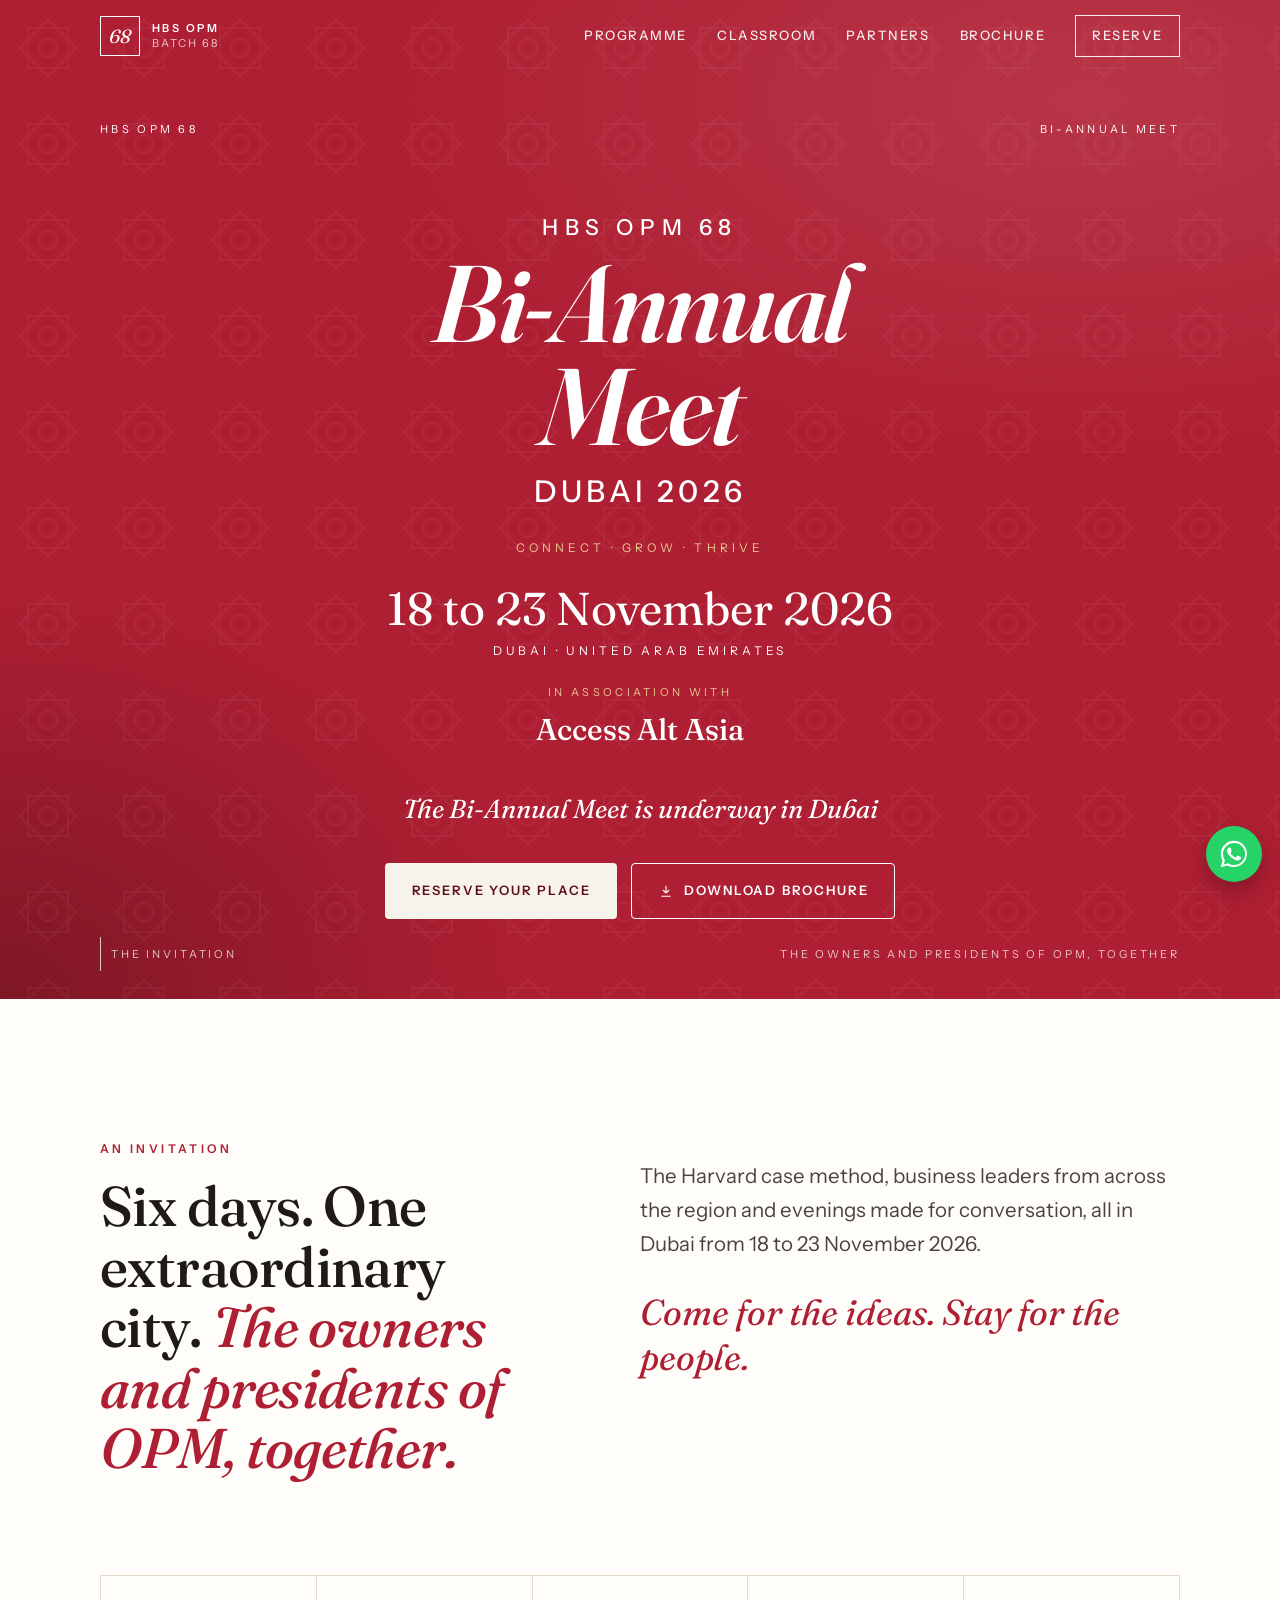
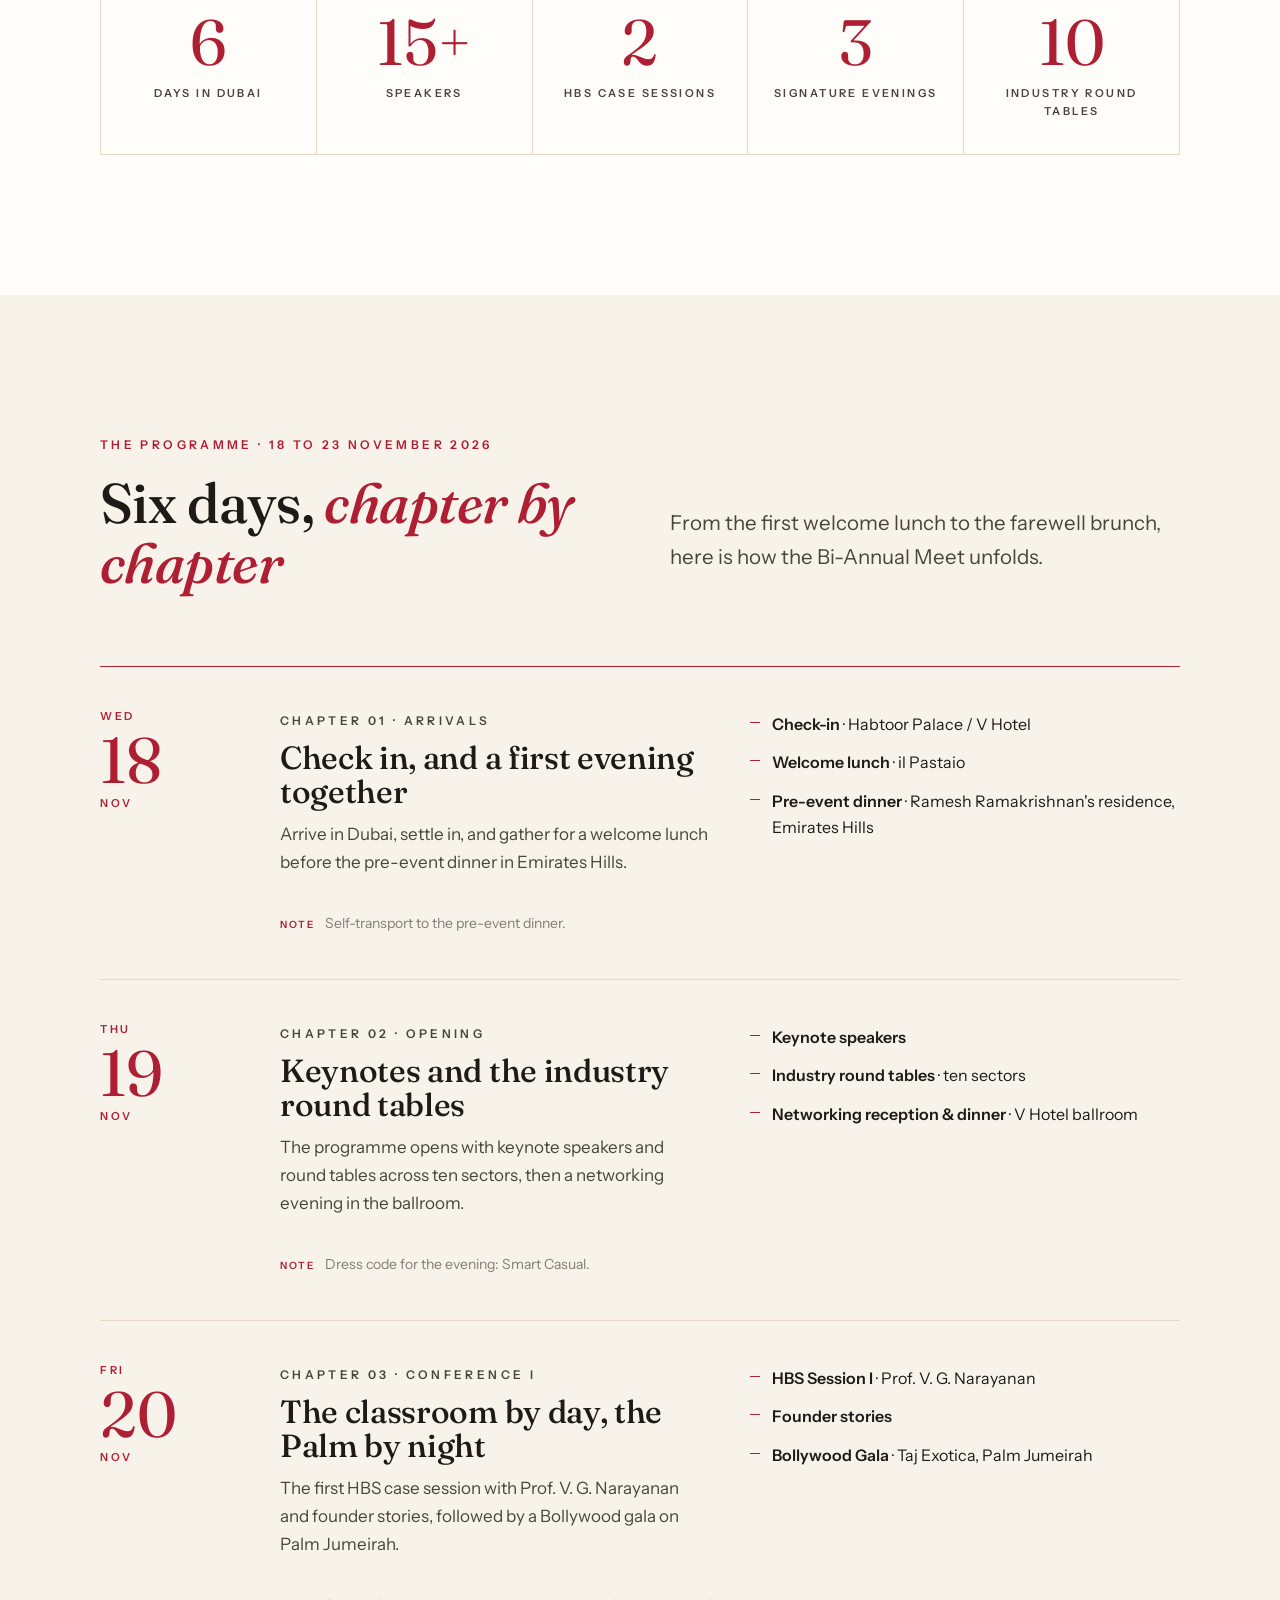
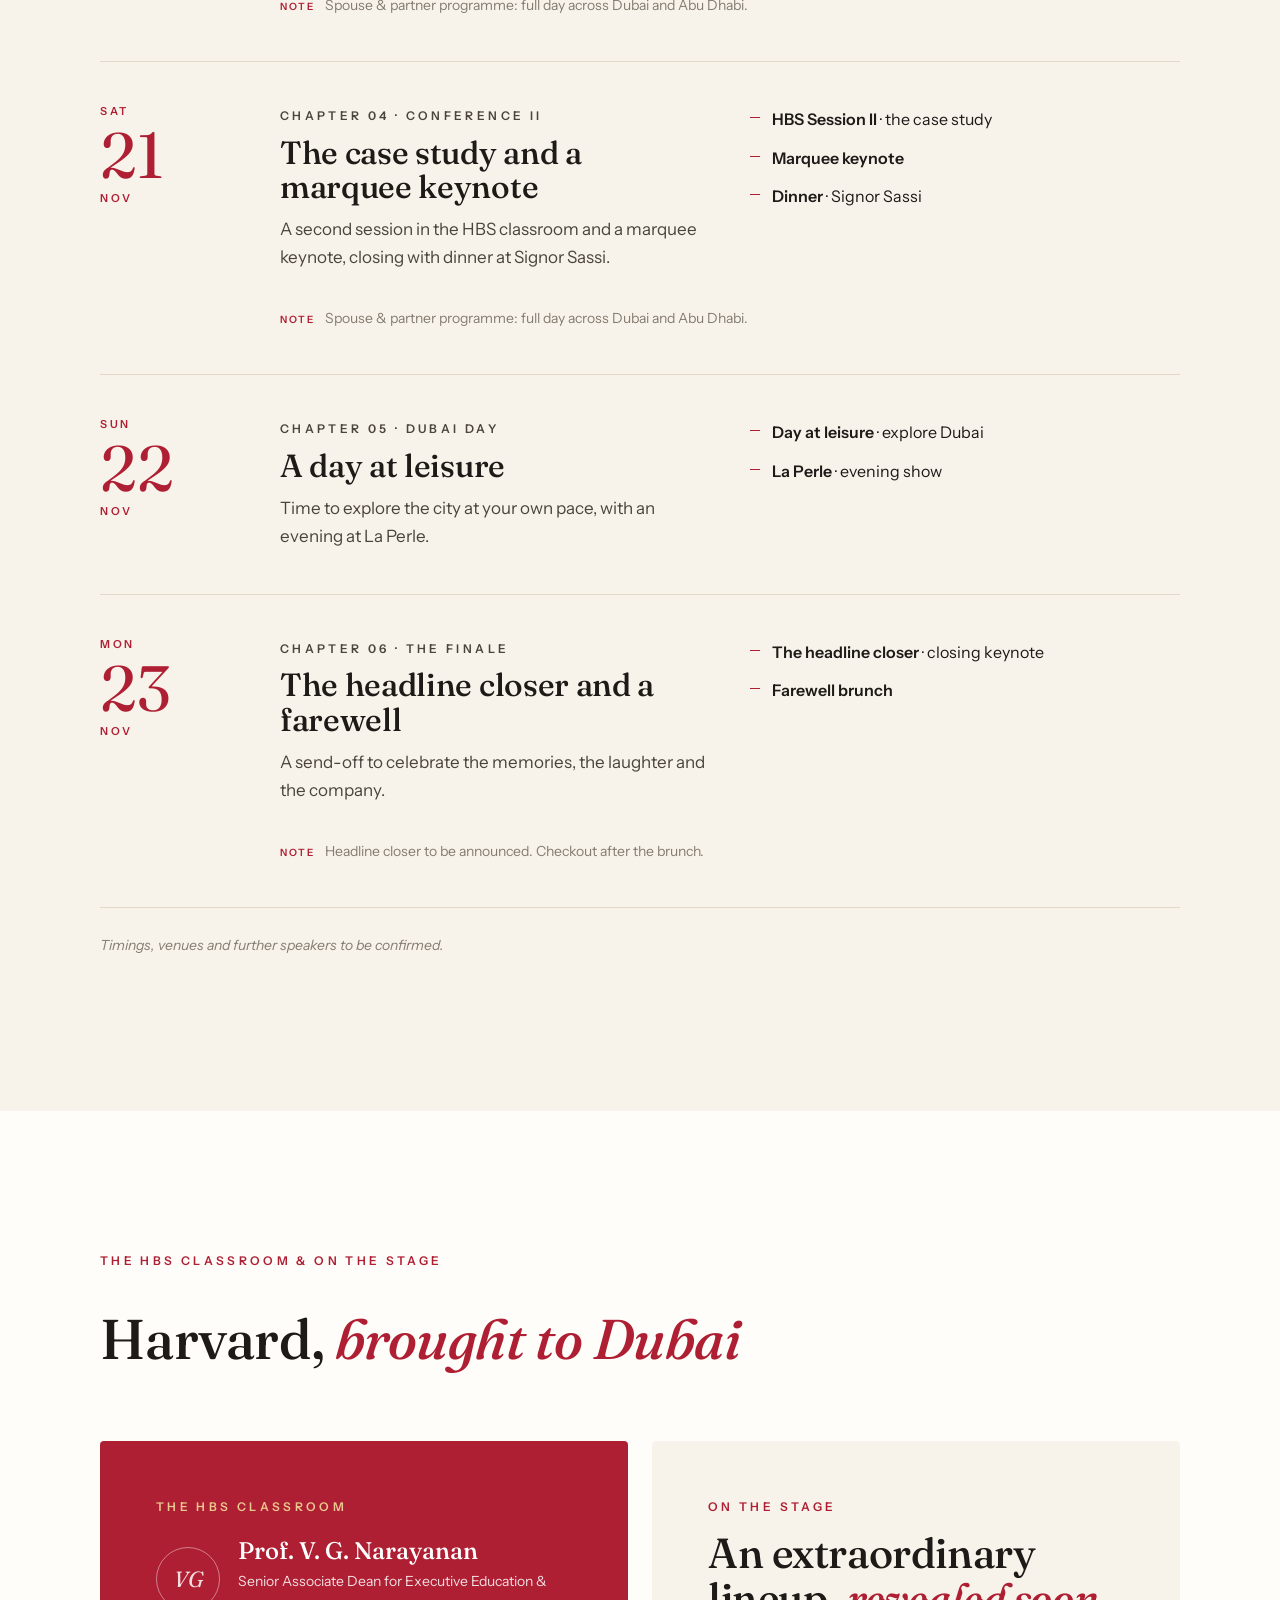
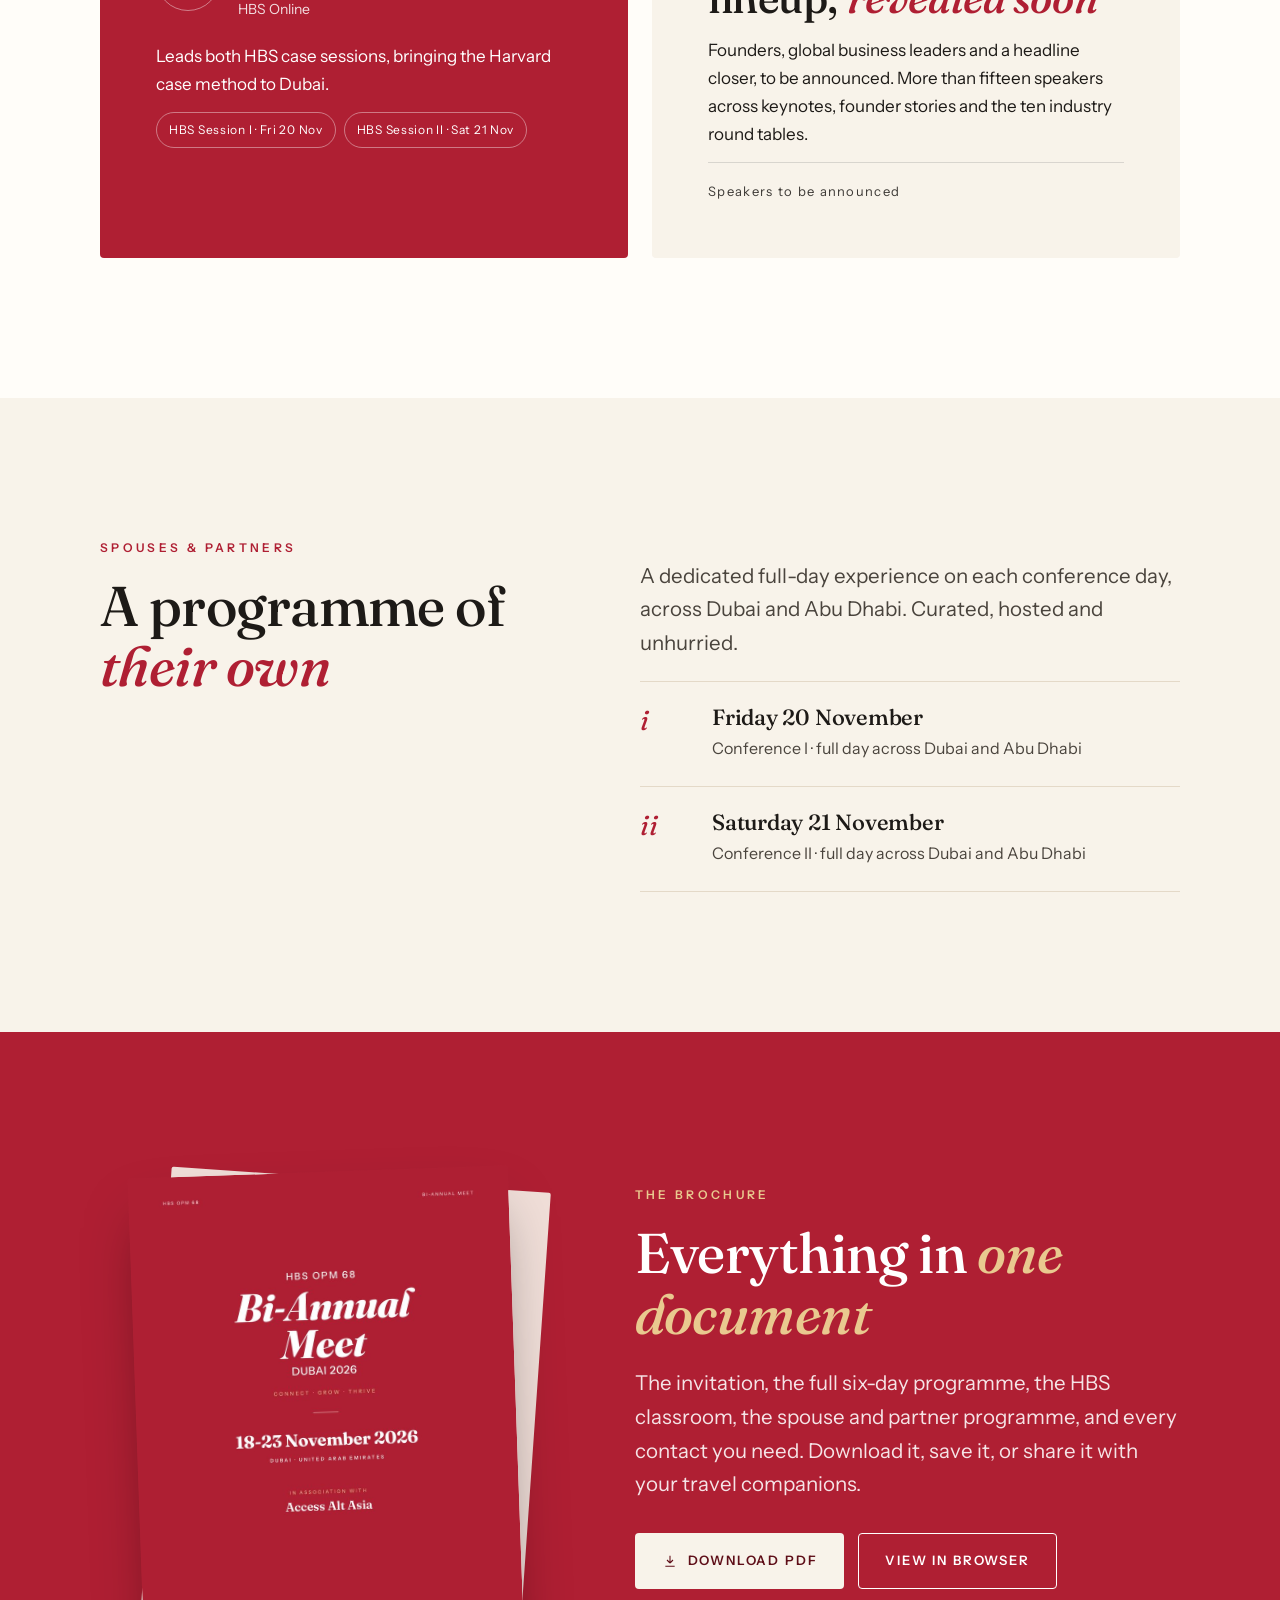
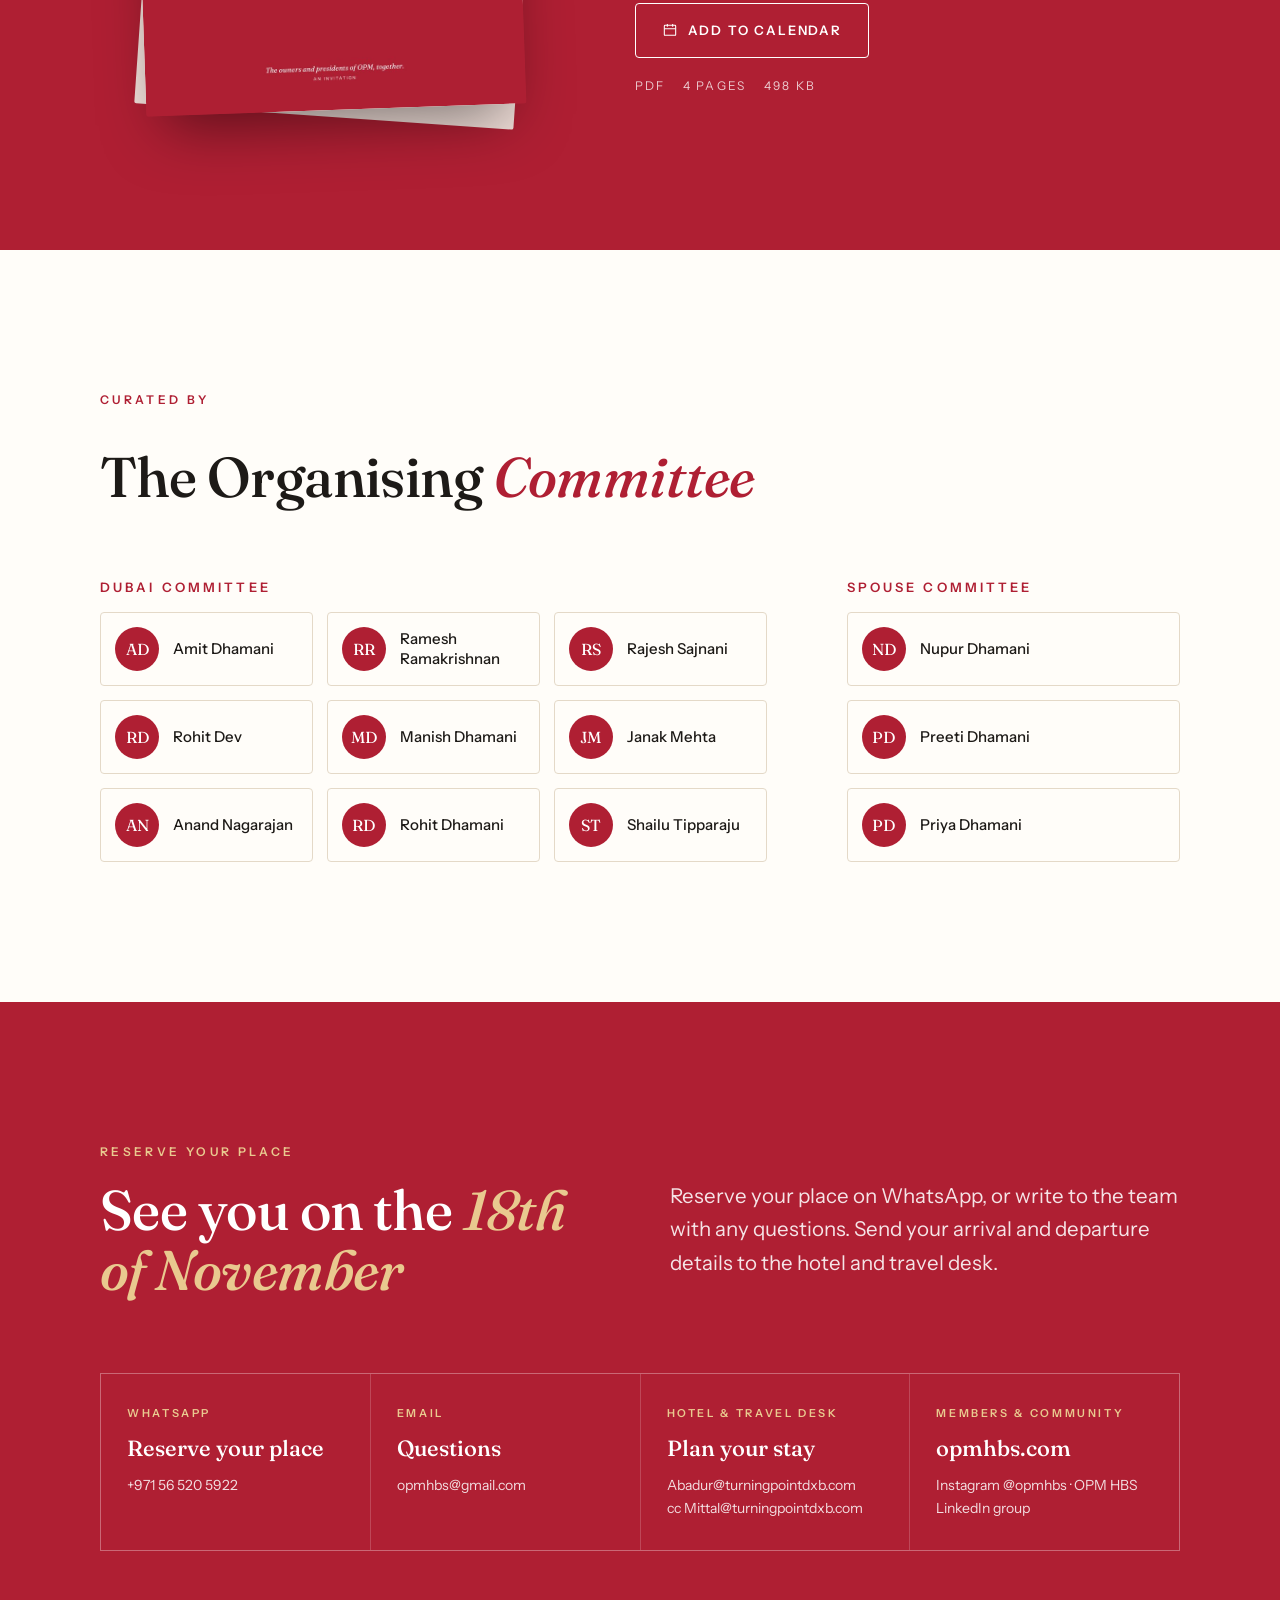
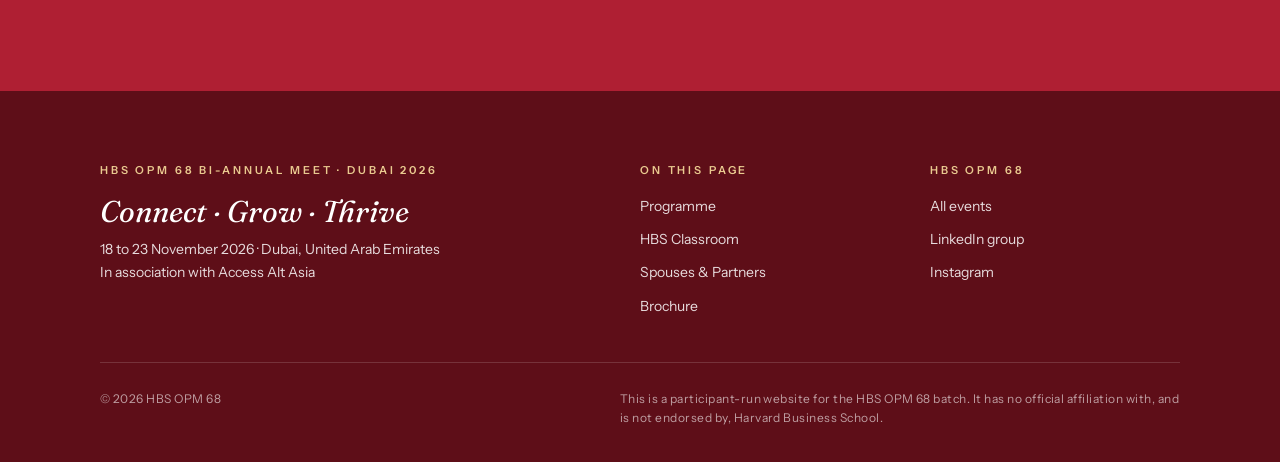
==== commit f188fbb4: "Add participant-run disclaimer to every page Co-Authored-By: Claude Opus 5.5 <noreply@anthropic.com>" ====
--- a/events/bi-annual-meet-dubai-2026/index.html
+++ b/events/bi-annual-meet-dubai-2026/index.html
@@ -365,7 +365,7 @@
     </div>
     <div class="footer-bottom">
       <span>© <span data-year>2026</span> HBS OPM 68</span>
-      <span>An alumni batch site. Not an official Harvard Business School website.</span>
+      <span>This is a participant-run website for the HBS OPM 68 batch. It has no official affiliation with, and is not endorsed by, Harvard Business School.</span>
     </div>
   </div>
 </footer>
--- a/assets/site.css
+++ b/assets/site.css
@@ -215,6 +215,7 @@
 .footer a { text-decoration: none; }
 .footer a:hover { color: #fff; text-decoration: underline; text-underline-offset: 4px; }
 .footer-sign { font-family: var(--serif); font-style: italic; font-size: 30px; color: #fff; margin: 14px 0 8px; line-height: 1.15; }
+.footer-bottom span:last-child { max-width: 560px; }
 .footer-bottom { display: flex; flex-wrap: wrap; gap: 10px 30px; justify-content: space-between; padding-top: 26px; font-size: 12px; opacity: .7; letter-spacing: .04em; }
 
 /* ===== Event page ===== */
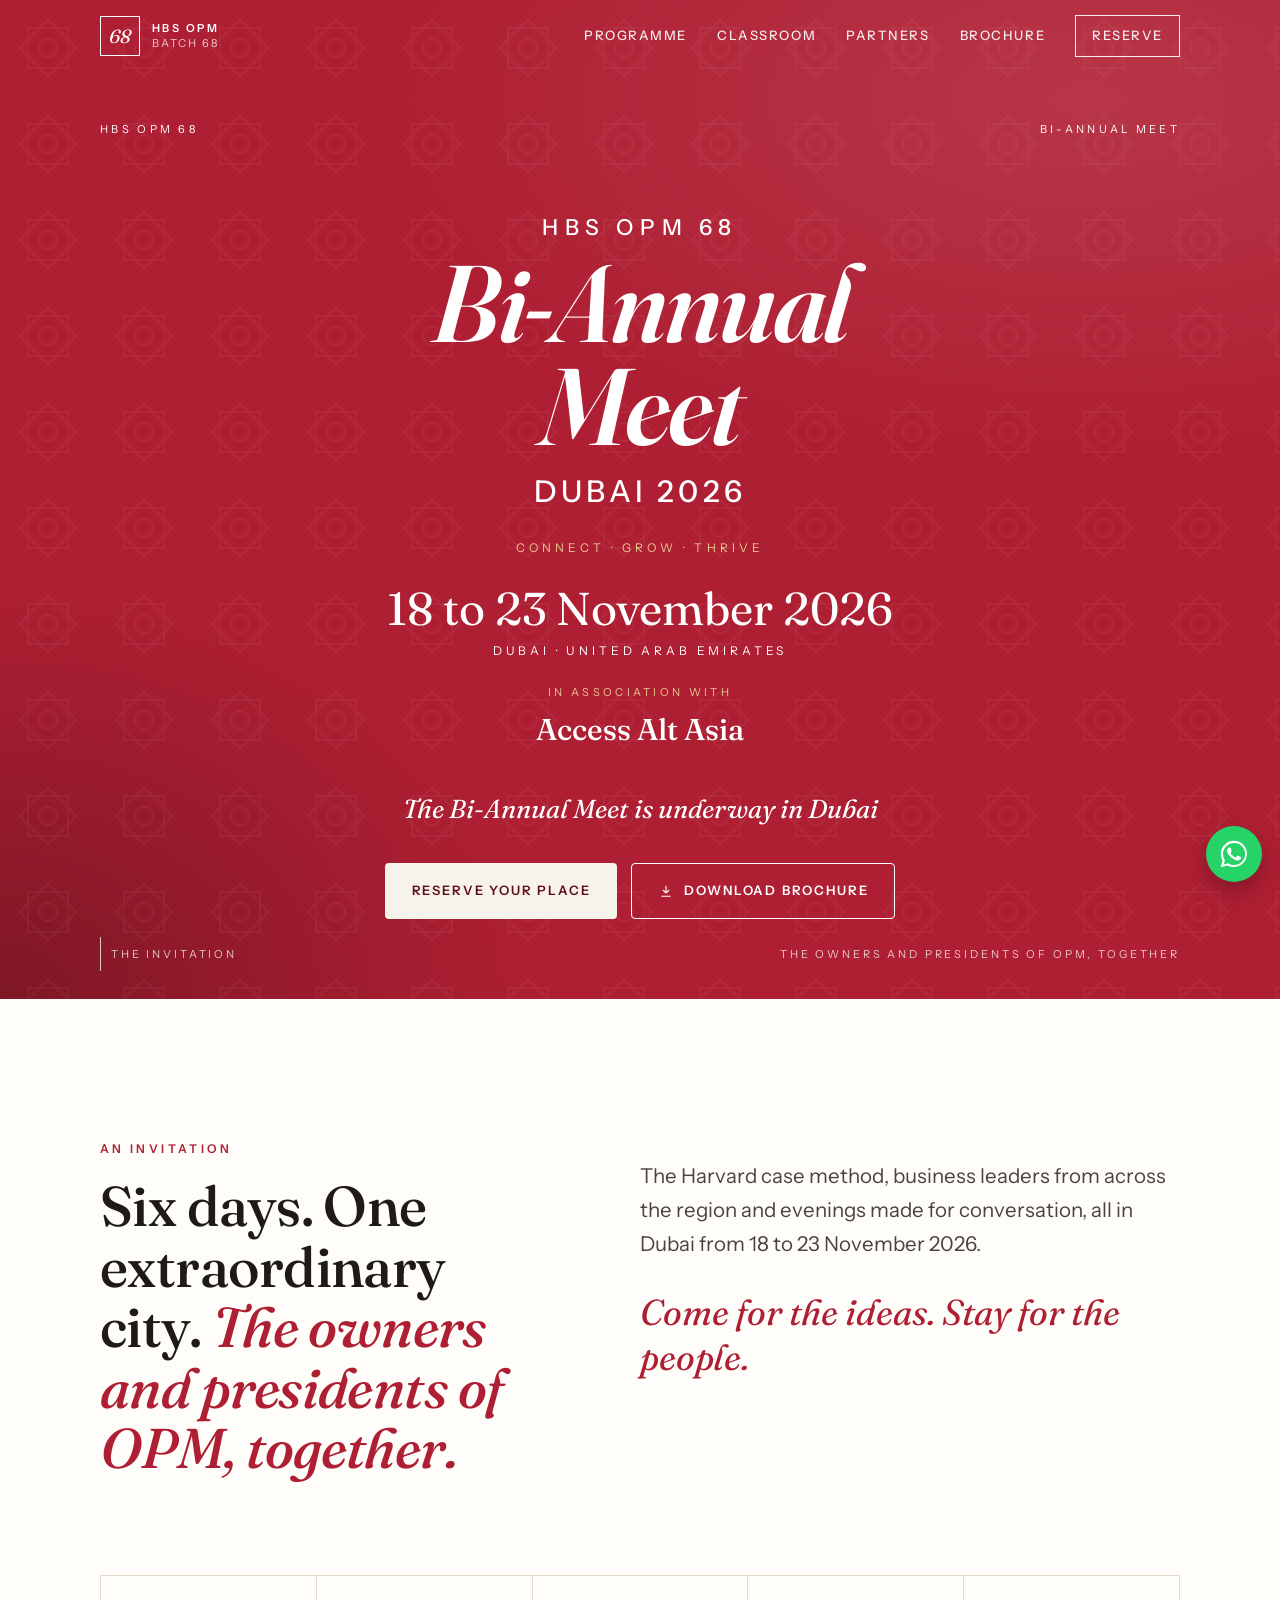
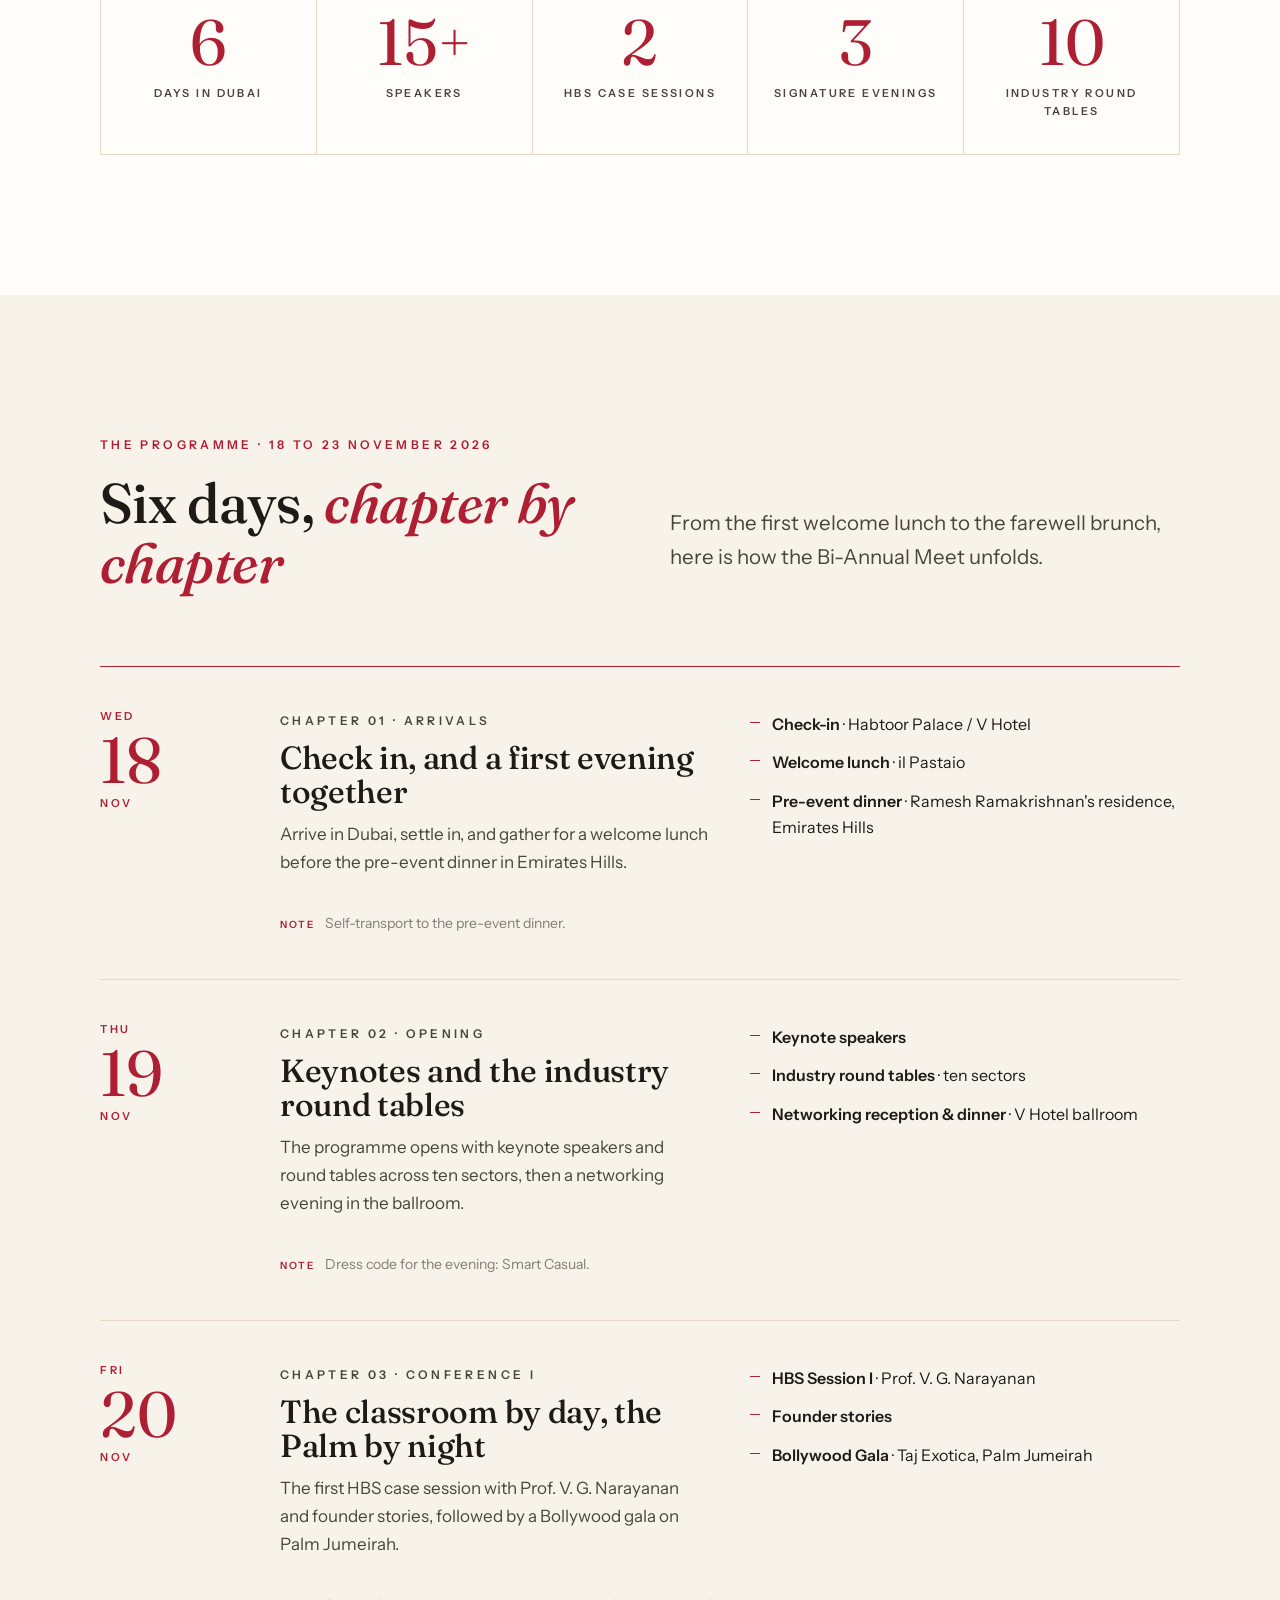
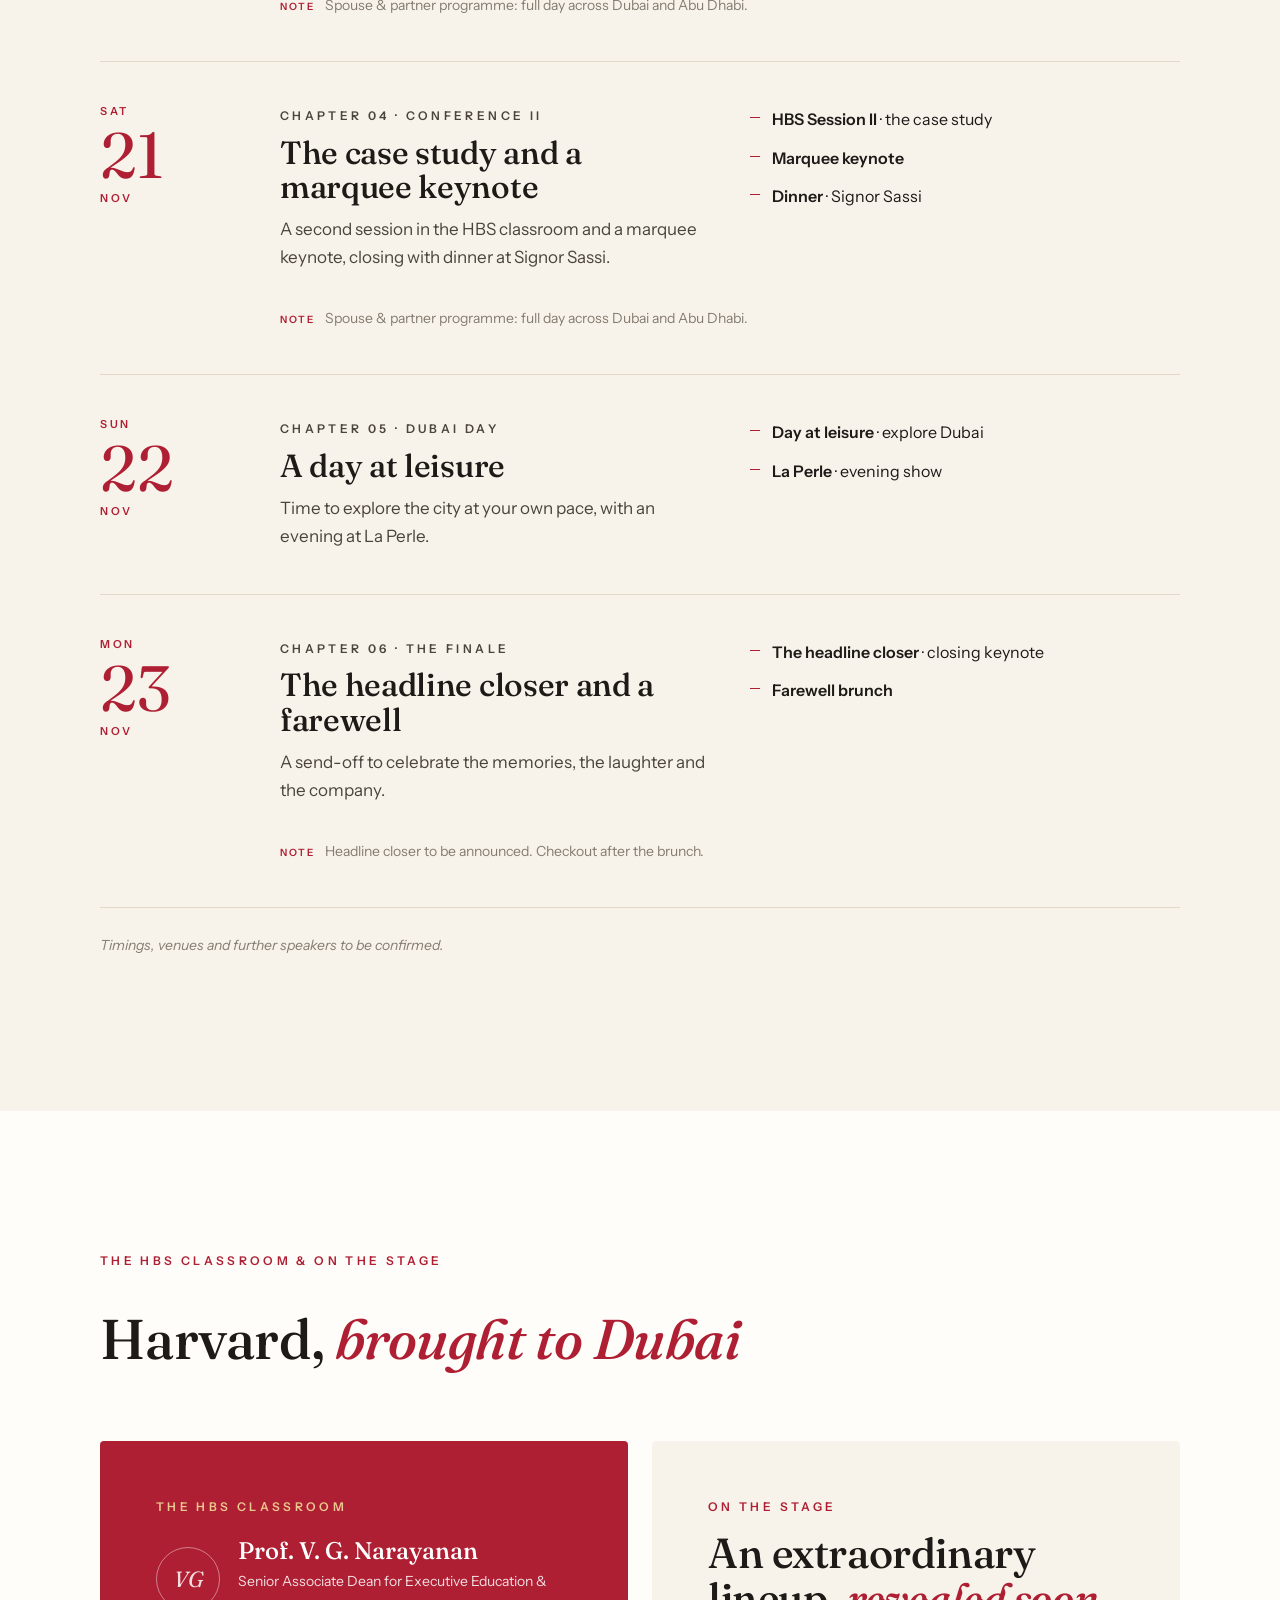
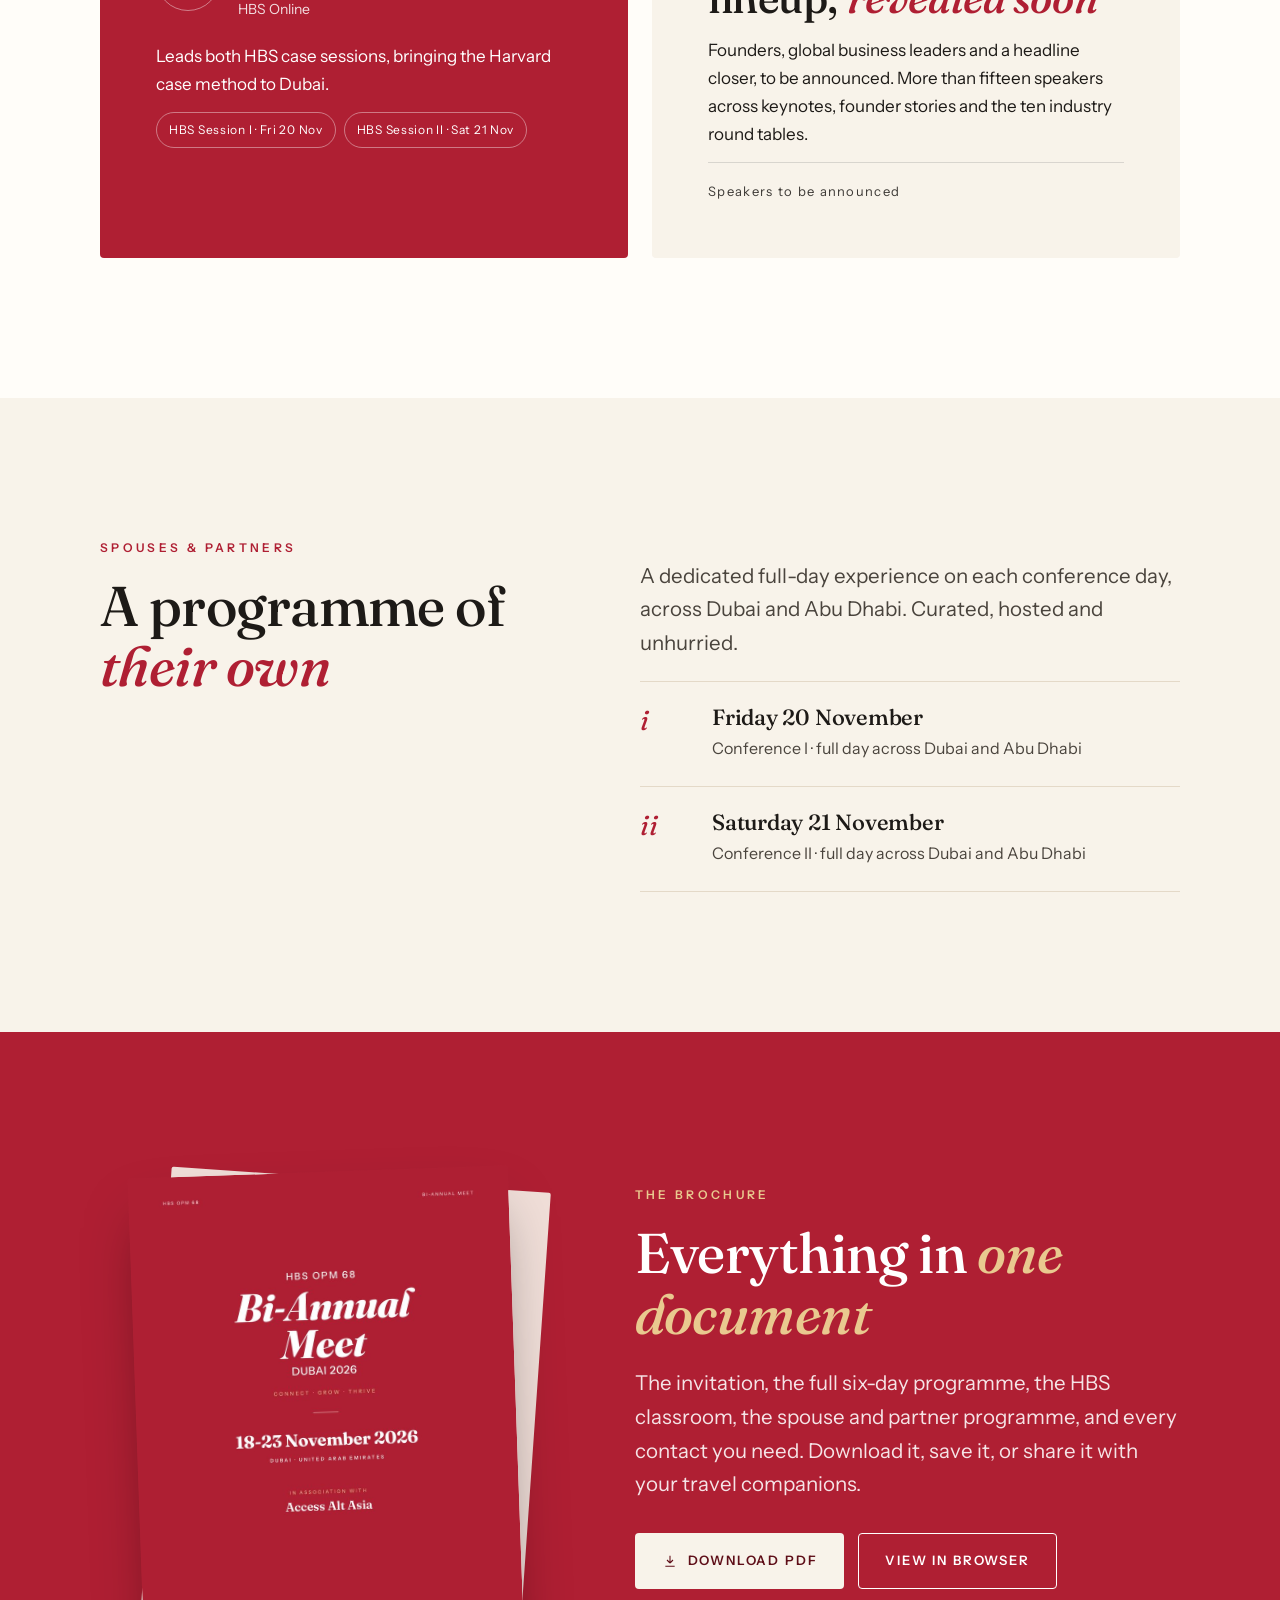
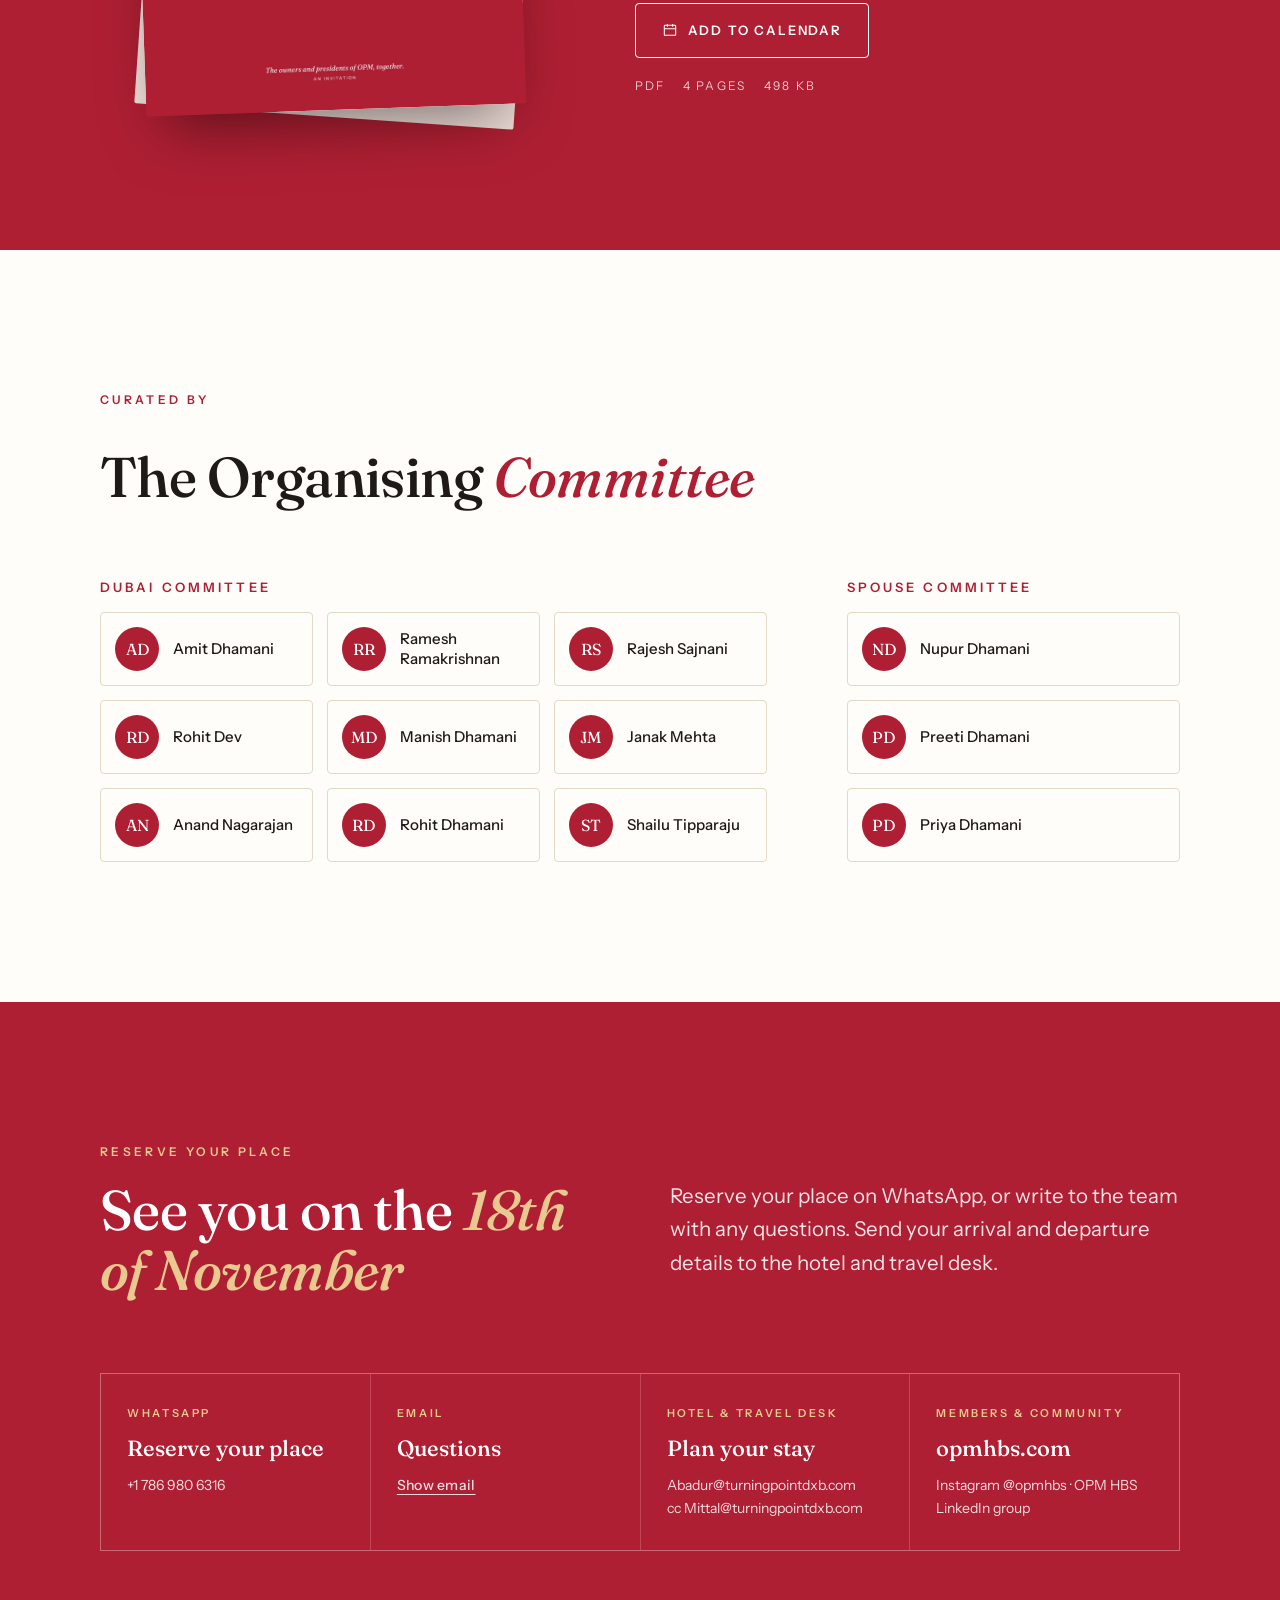
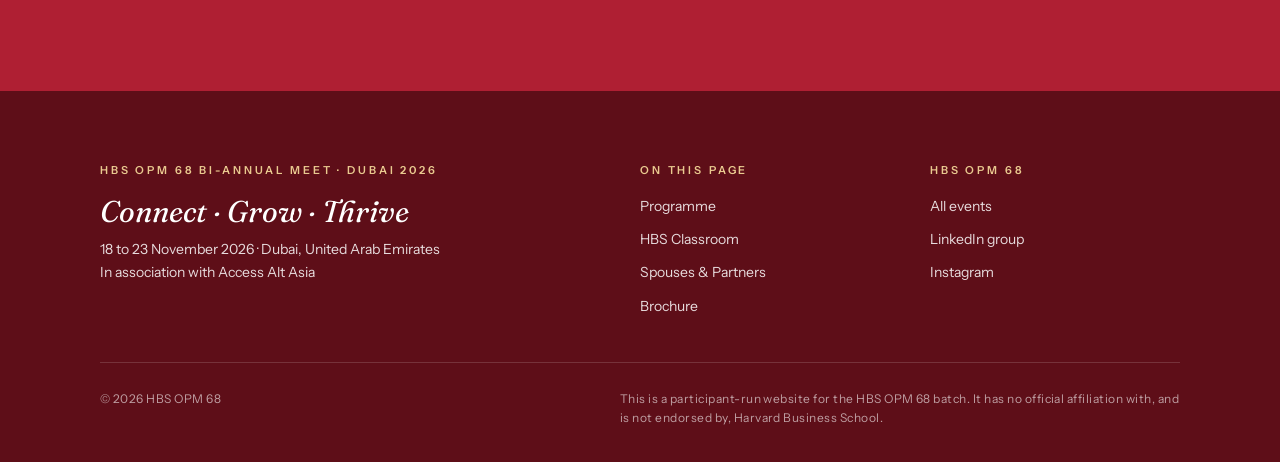
==== commit b7d11fd9: "Update website contact: new WhatsApp number, click-to-reveal email Email is stored encoded and only " ====
--- a/events/bi-annual-meet-dubai-2026/index.html
+++ b/events/bi-annual-meet-dubai-2026/index.html
@@ -20,7 +20,7 @@
 <link href="https://fonts.googleapis.com/css2?family=Fraunces:ital,opsz,wght@0,9..144,400..700;1,9..144,400..800&family=Instrument+Sans:wght@400;500;600&display=swap" rel="stylesheet">
 <link rel="stylesheet" href="../../assets/site.css">
 <script type="application/ld+json">
-{"@context":"https://schema.org","@type":"Event","name":"HBS OPM 68 Bi-Annual Meet, Dubai 2026","startDate":"2026-11-18","endDate":"2026-11-23","eventStatus":"https://schema.org/EventScheduled","eventAttendanceMode":"https://schema.org/OfflineEventAttendanceMode","location":{"@type":"Place","name":"Habtoor Palace and V Hotel","address":{"@type":"PostalAddress","addressLocality":"Dubai","addressCountry":"AE"}},"image":"https://hbsopm68.com/assets/img/meet-og.jpg","description":"Six days in Dubai with the Harvard case method, business leaders from across the region and evenings made for conversation.","organizer":{"@type":"Organization","name":"HBS OPM 68","email":"opmhbs@gmail.com"},"sponsor":{"@type":"Organization","name":"Access Alt Asia"}}
+{"@context":"https://schema.org","@type":"Event","name":"HBS OPM 68 Bi-Annual Meet, Dubai 2026","startDate":"2026-11-18","endDate":"2026-11-23","eventStatus":"https://schema.org/EventScheduled","eventAttendanceMode":"https://schema.org/OfflineEventAttendanceMode","location":{"@type":"Place","name":"Habtoor Palace and V Hotel","address":{"@type":"PostalAddress","addressLocality":"Dubai","addressCountry":"AE"}},"image":"https://hbsopm68.com/assets/img/meet-og.jpg","description":"Six days in Dubai with the Harvard case method, business leaders from across the region and evenings made for conversation.","organizer":{"@type":"Organization","name":"HBS OPM 68"},"sponsor":{"@type":"Organization","name":"Access Alt Asia"}}
 </script>
 </head>
 <body>
@@ -75,7 +75,7 @@
         <div><b data-s>00</b><span>Seconds</span></div>
       </div>
       <div class="btn-row reveal">
-        <a class="btn btn-light" href="https://wa.me/971565205922?text=Hello!%20I%27d%20like%20to%20reserve%20my%20place%20at%20the%20HBS%20OPM%2068%20Bi-Annual%20Meet%20in%20Dubai." target="_blank" rel="noopener">Reserve your place</a>
+        <a class="btn btn-light" href="https://wa.me/17869806316?text=Hello!%20I%27d%20like%20to%20reserve%20my%20place%20at%20the%20HBS%20OPM%2068%20Bi-Annual%20Meet%20in%20Dubai." target="_blank" rel="noopener">Reserve your place</a>
         <a class="btn btn-ghost" href="../../assets/downloads/HBS-OPM-68-Bi-Annual-Meet-Dubai-2026-Brochure.pdf" download>
           <svg viewBox="0 0 24 24" fill="none" stroke="currentColor" stroke-width="1.6"><path d="M12 4v11m0 0l-4.5-4.5M12 15l4.5-4.5M5 20h14"/></svg>Download brochure</a>
       </div>
@@ -324,10 +324,10 @@
         <p class="lede" style="color:rgba(255,255,255,.88)">Reserve your place on WhatsApp, or write to the team with any questions. Send your arrival and departure details to the hotel and travel desk.</p>
       </div>
       <div class="contact-grid reveal">
-        <a class="contact" href="https://wa.me/971565205922?text=Hello!%20I%27d%20like%20to%20reserve%20my%20place%20at%20the%20HBS%20OPM%2068%20Bi-Annual%20Meet%20in%20Dubai." target="_blank" rel="noopener">
-          <small>WhatsApp</small><b>Reserve your place</b><span>+971 56 520 5922</span></a>
-        <a class="contact" href="mailto:opmhbs@gmail.com?subject=HBS%20OPM%2068%20Bi-Annual%20Meet%20Dubai%202026">
-          <small>Email</small><b>Questions</b><span>opmhbs@gmail.com</span></a>
+        <a class="contact" href="https://wa.me/17869806316?text=Hello!%20I%27d%20like%20to%20reserve%20my%20place%20at%20the%20HBS%20OPM%2068%20Bi-Annual%20Meet%20in%20Dubai." target="_blank" rel="noopener">
+          <small>WhatsApp</small><b>Reserve your place</b><span>+1 786 980 6316</span></a>
+        <div class="contact">
+          <small>Email</small><b>Questions</b><span><button type="button" class="email-btn light" data-e="bW9jLmxpYW1nQDk5eGhhaHNsdWhhcg==" data-s="HBS%20OPM%2068%20Bi-Annual%20Meet%20Dubai%202026" aria-label="Show email address">Show email</button></span></div>
         <a class="contact" href="mailto:Abadur@turningpointdxb.com?cc=Mittal@turningpointdxb.com&amp;subject=HBS%20OPM%2068%20Bi-Annual%20Meet%20-%20Arrival%20and%20Departure">
           <small>Hotel &amp; Travel Desk</small><b>Plan your stay</b><span>Abadur@turningpointdxb.com<br>cc Mittal@turningpointdxb.com</span></a>
         <a class="contact" href="https://opmhbs.com" target="_blank" rel="noopener">
@@ -370,7 +370,7 @@
   </div>
 </footer>
 
-<a class="wa" href="https://wa.me/971565205922?text=Hello!%20I%20have%20a%20question%20about%20the%20HBS%20OPM%2068%20Bi-Annual%20Meet." target="_blank" rel="noopener" aria-label="Chat on WhatsApp">
+<a class="wa" href="https://wa.me/17869806316?text=Hello!%20I%20have%20a%20question%20about%20the%20HBS%20OPM%2068%20Bi-Annual%20Meet." target="_blank" rel="noopener" aria-label="Chat on WhatsApp">
   <svg viewBox="0 0 24 24" fill="currentColor"><path d="M17.47 14.38c-.3-.15-1.75-.86-2.02-.96-.27-.1-.47-.15-.67.15-.2.3-.77.96-.94 1.16-.17.2-.35.22-.65.07-.3-.15-1.25-.46-2.38-1.47-.88-.79-1.47-1.76-1.65-2.06-.17-.3-.02-.46.13-.61.13-.13.3-.35.45-.52.15-.17.2-.3.3-.5.1-.2.05-.37-.03-.52-.07-.15-.67-1.62-.92-2.22-.24-.58-.49-.5-.67-.51h-.57c-.2 0-.52.07-.79.37-.27.3-1.04 1.02-1.04 2.48 0 1.46 1.07 2.88 1.21 3.08.15.2 2.1 3.2 5.08 4.49.71.31 1.26.49 1.69.63.71.23 1.36.2 1.87.12.57-.08 1.75-.72 2-1.41.25-.69.25-1.29.17-1.41-.07-.12-.27-.2-.57-.35zM12.05 21.5h-.01a9.43 9.43 0 01-4.81-1.32l-.35-.2-3.58.94.96-3.49-.23-.36a9.4 9.4 0 01-1.44-5.02c0-5.2 4.24-9.44 9.46-9.44a9.4 9.4 0 016.68 2.77 9.38 9.38 0 012.77 6.68c0 5.2-4.24 9.44-9.45 9.44zm8.04-17.48A11.3 11.3 0 0012.05.7C5.78.7.68 5.8.68 12.06c0 2 .52 3.96 1.52 5.68L.6 23.3l5.7-1.5a11.33 11.33 0 005.43 1.38h.01c6.27 0 11.37-5.1 11.37-11.37 0-3.04-1.18-5.9-3.33-8.05z"/></svg>
 </a>
 
--- a/assets/site.css
+++ b/assets/site.css
@@ -321,4 +321,33 @@
   html { scroll-behavior: auto; }
   .scroll-cue i { animation: none; }
 }
+/* click-to-reveal email */
+.email-btn { font: inherit; font-size: 13px; font-weight: 600; letter-spacing: .08em; color: var(--crimson); background: none; border: 0; padding: 0; cursor: pointer; text-decoration: underline; text-underline-offset: 4px; text-align: left; }
+.email-btn.go { margin-top: auto; }
+.email-btn.inline { color: inherit; font-weight: 500; letter-spacing: 0; font-size: 14px; }
+.email-btn.light { color: #fff; font-weight: 500; letter-spacing: .02em; font-size: 14px; }
+.email-btn:hover { opacity: .8; }
+.email-shown { word-break: break-all; font-weight: 600; }
+.card .email-shown { color: var(--crimson); margin-top: auto; font-size: 15px; }
+.contact .email-shown { color: #fff; }
 .sr { position: absolute; width: 1px; height: 1px; overflow: hidden; clip: rect(0 0 0 0); white-space: nowrap; }
+
+/* Phones: start hero content just below the nav instead of centring it in a full-screen block */
+@media (max-width: 700px) {
+  .nav .wrap { height: 64px; }
+  .nav-links { inset: 64px 0 auto 0; }
+  .hero, .ev-hero { min-height: 0; align-items: flex-start; padding: 92px 0 56px; }
+  .hero-kicker { margin-bottom: 22px; font-size: 10px; letter-spacing: .22em; }
+  .hero-kicker span + span { display: none; }
+  .ev-hero .hero-kicker { display: none; }
+  .hero-foot { display: none; }
+  .hero h1 { font-size: 72px; }
+  .hero-sub { margin-top: 16px; }
+  .hero-tag { margin-bottom: 32px; }
+  .ev-hero h1 { font-size: 58px; }
+  .ev-hero .pre { font-size: 14px; margin-bottom: 8px; }
+  .ev-hero .dates { margin-top: 22px; }
+  .ev-hero .where { margin-bottom: 26px; }
+  .ev-hero .assoc { margin: -8px 0 26px; }
+  .ev-hero .countdown { margin-bottom: 28px; }
+}
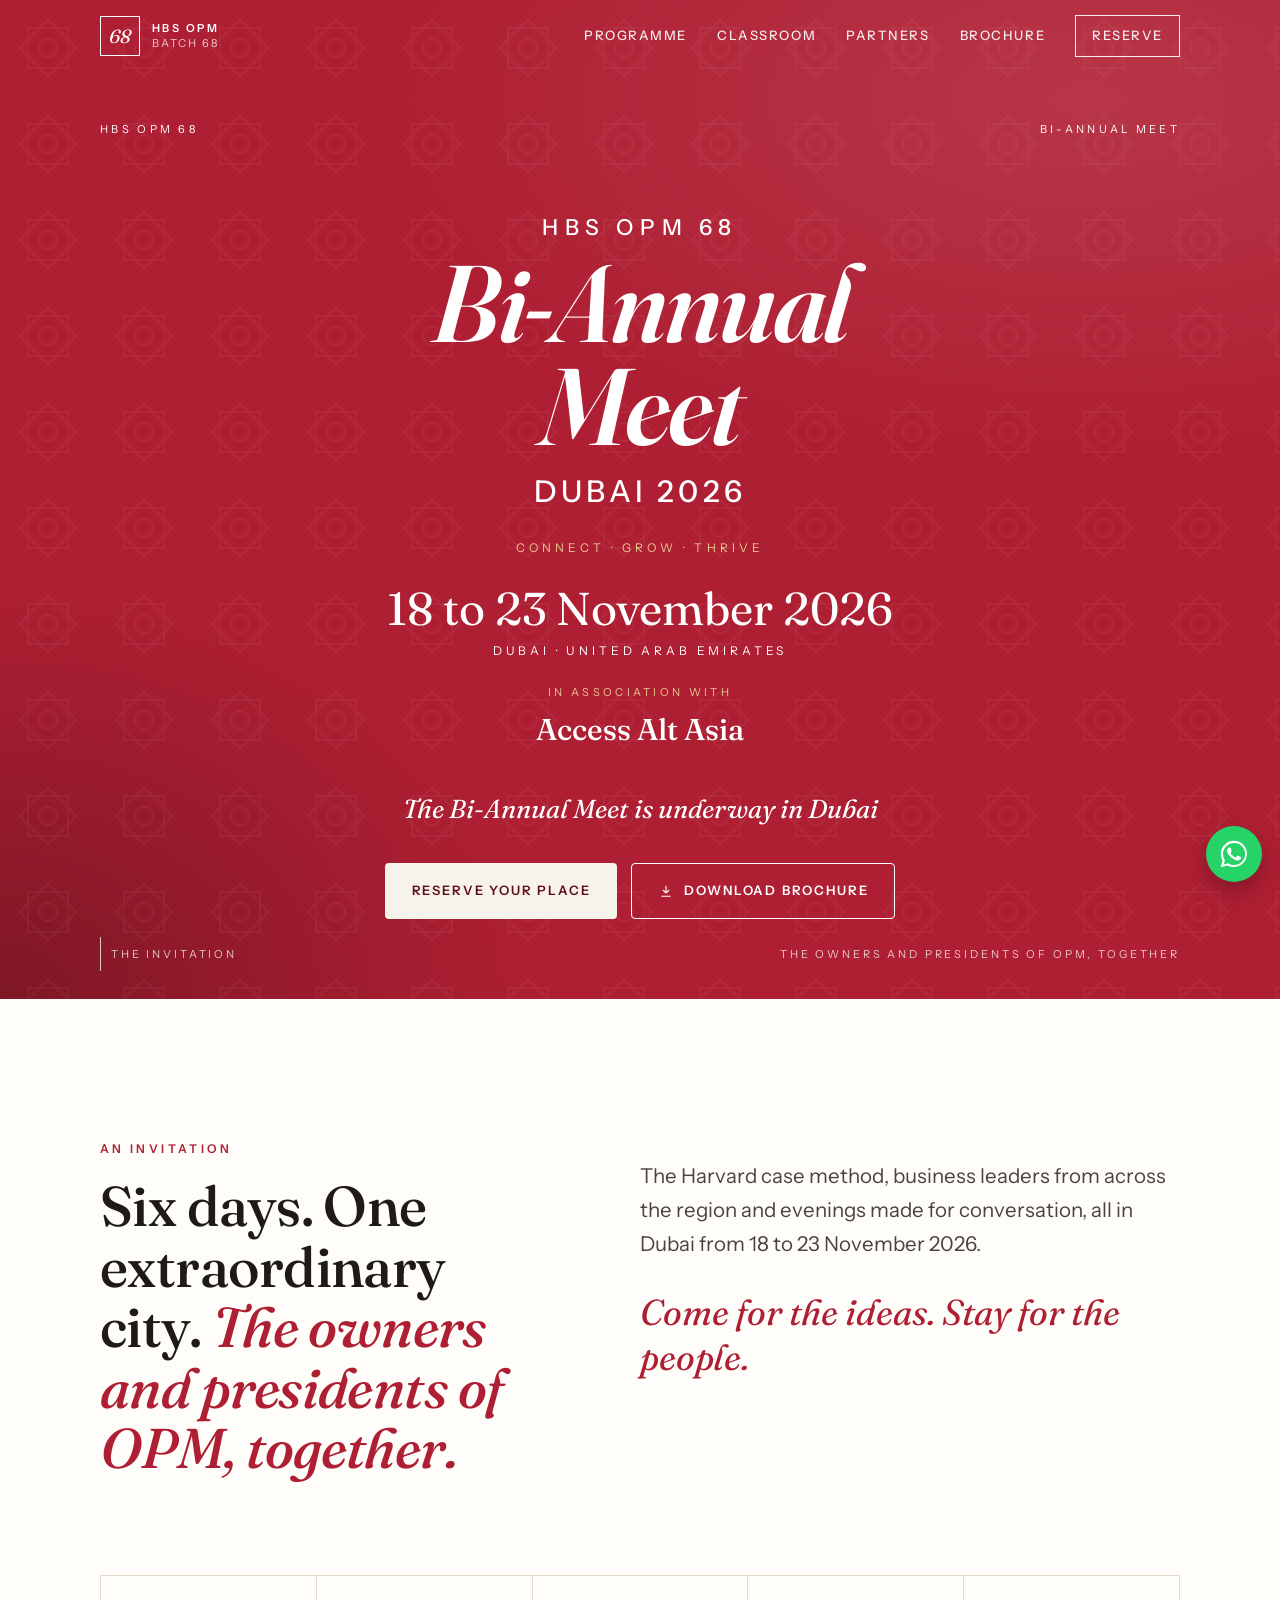
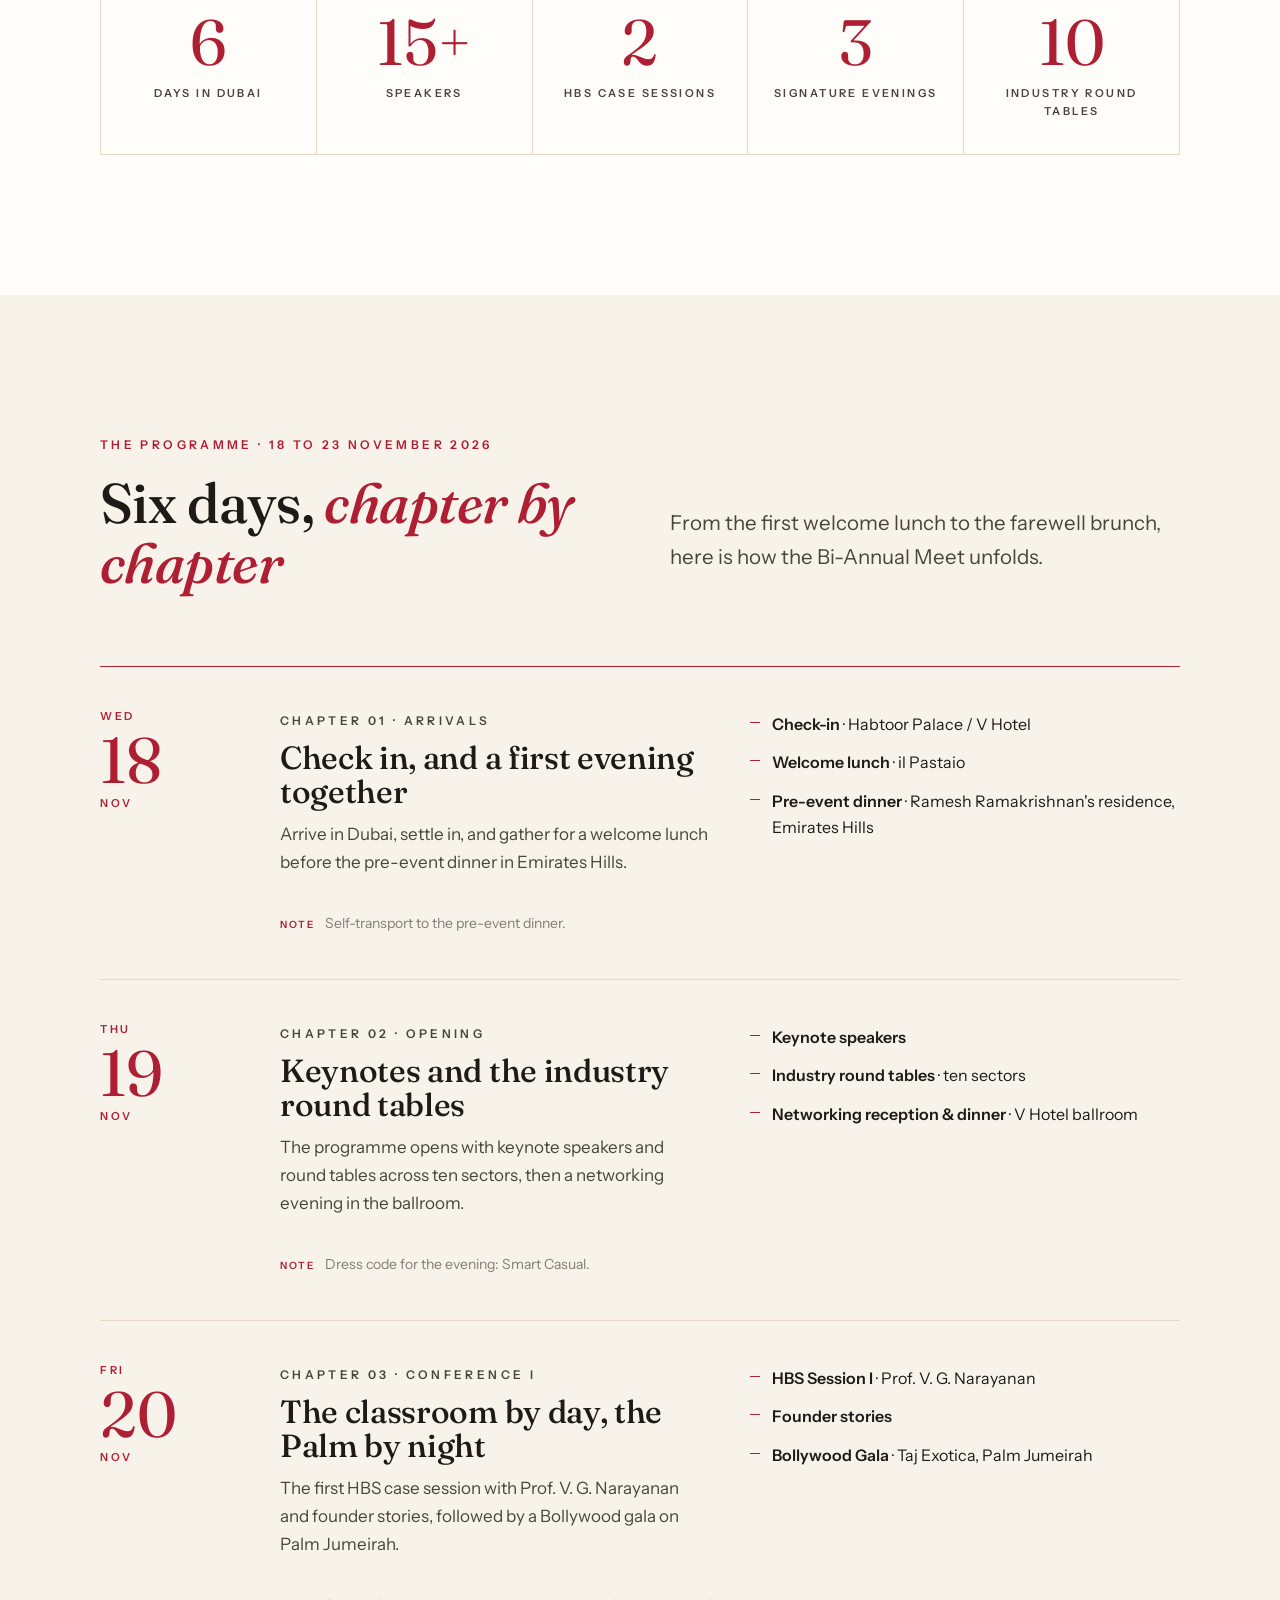
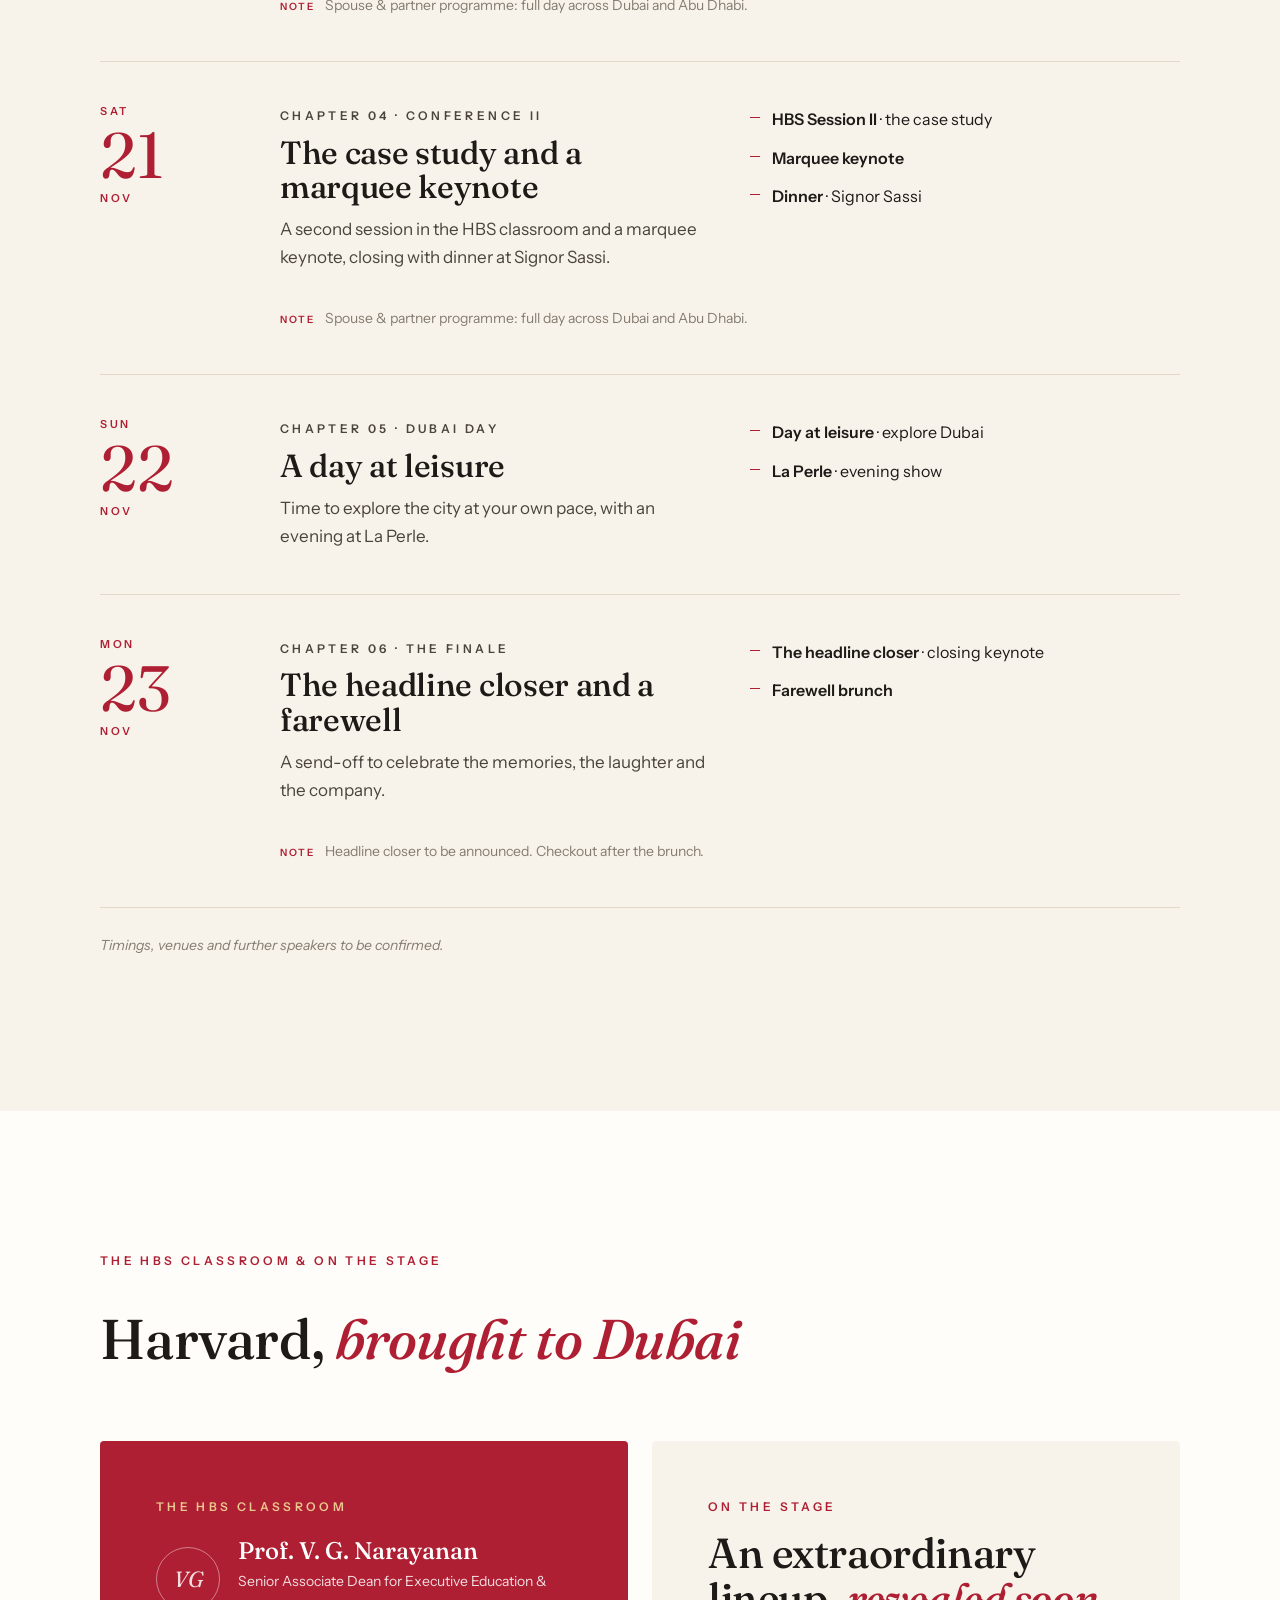
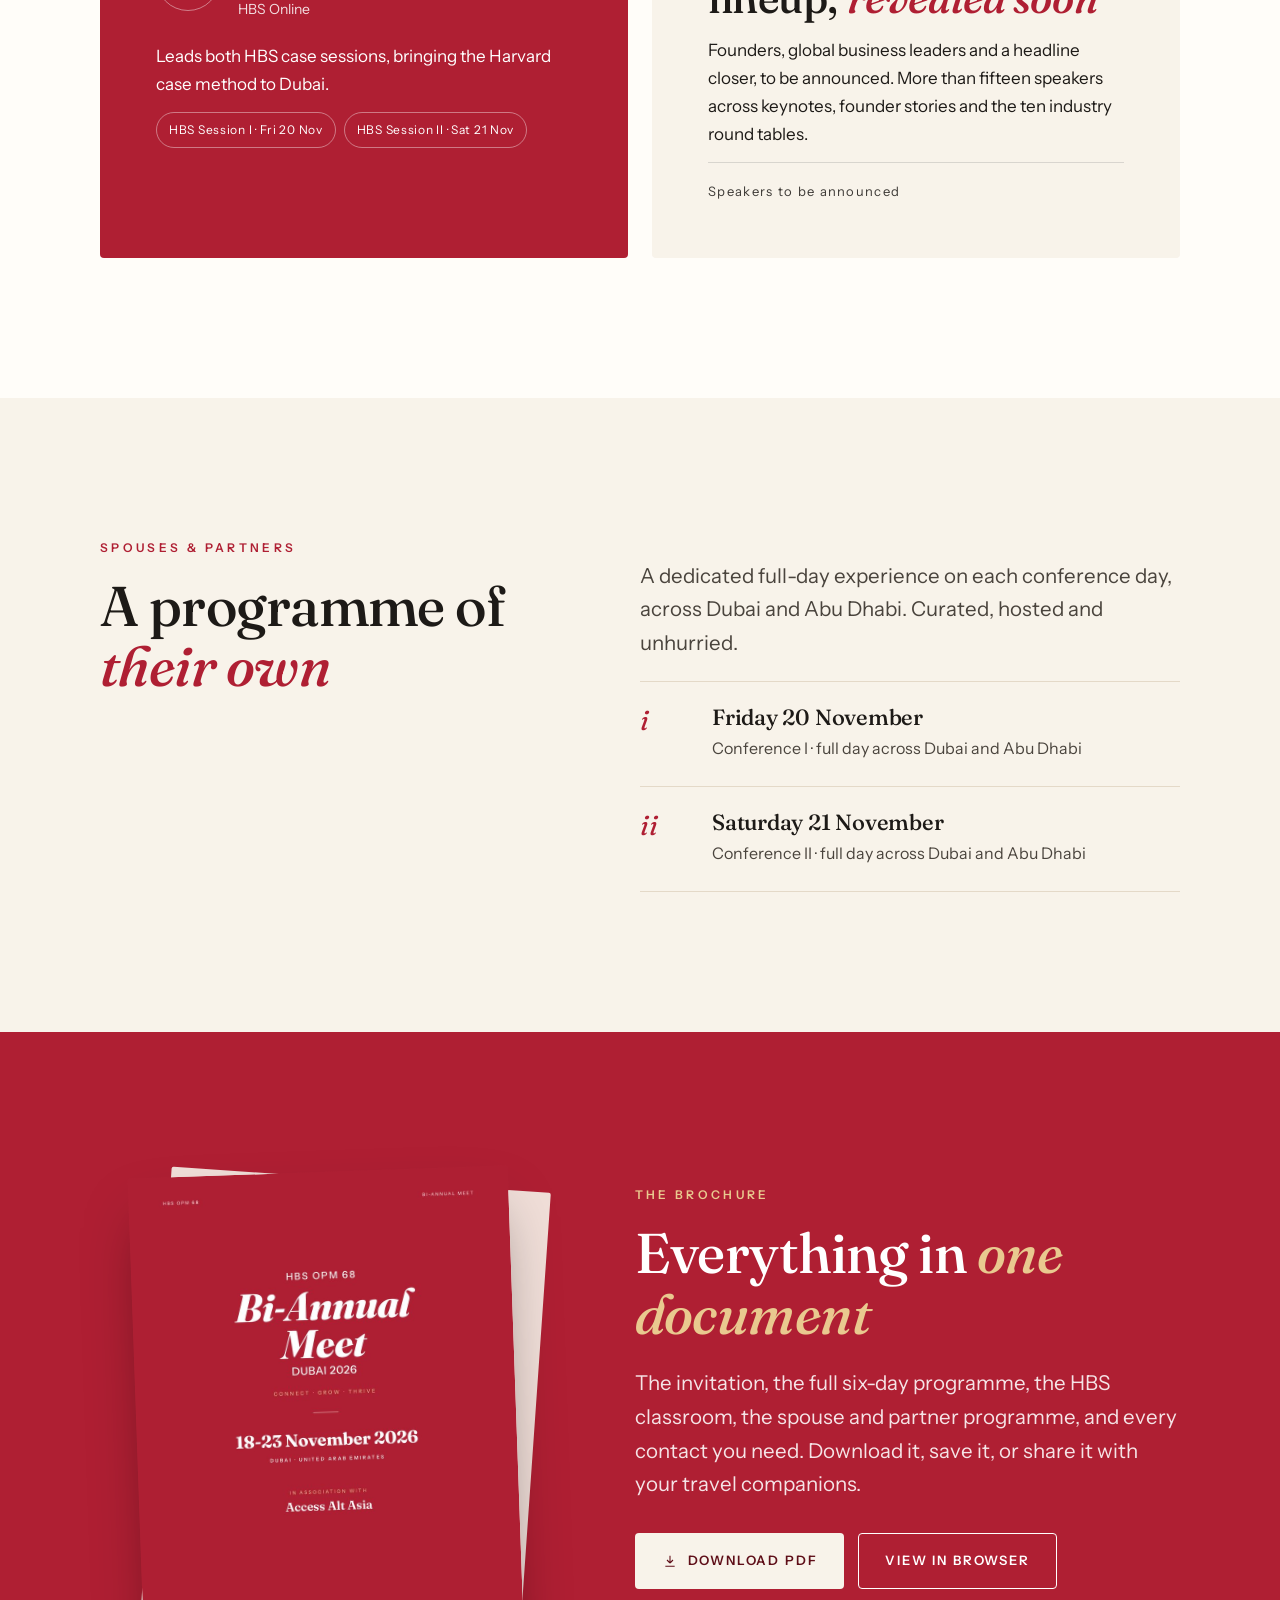
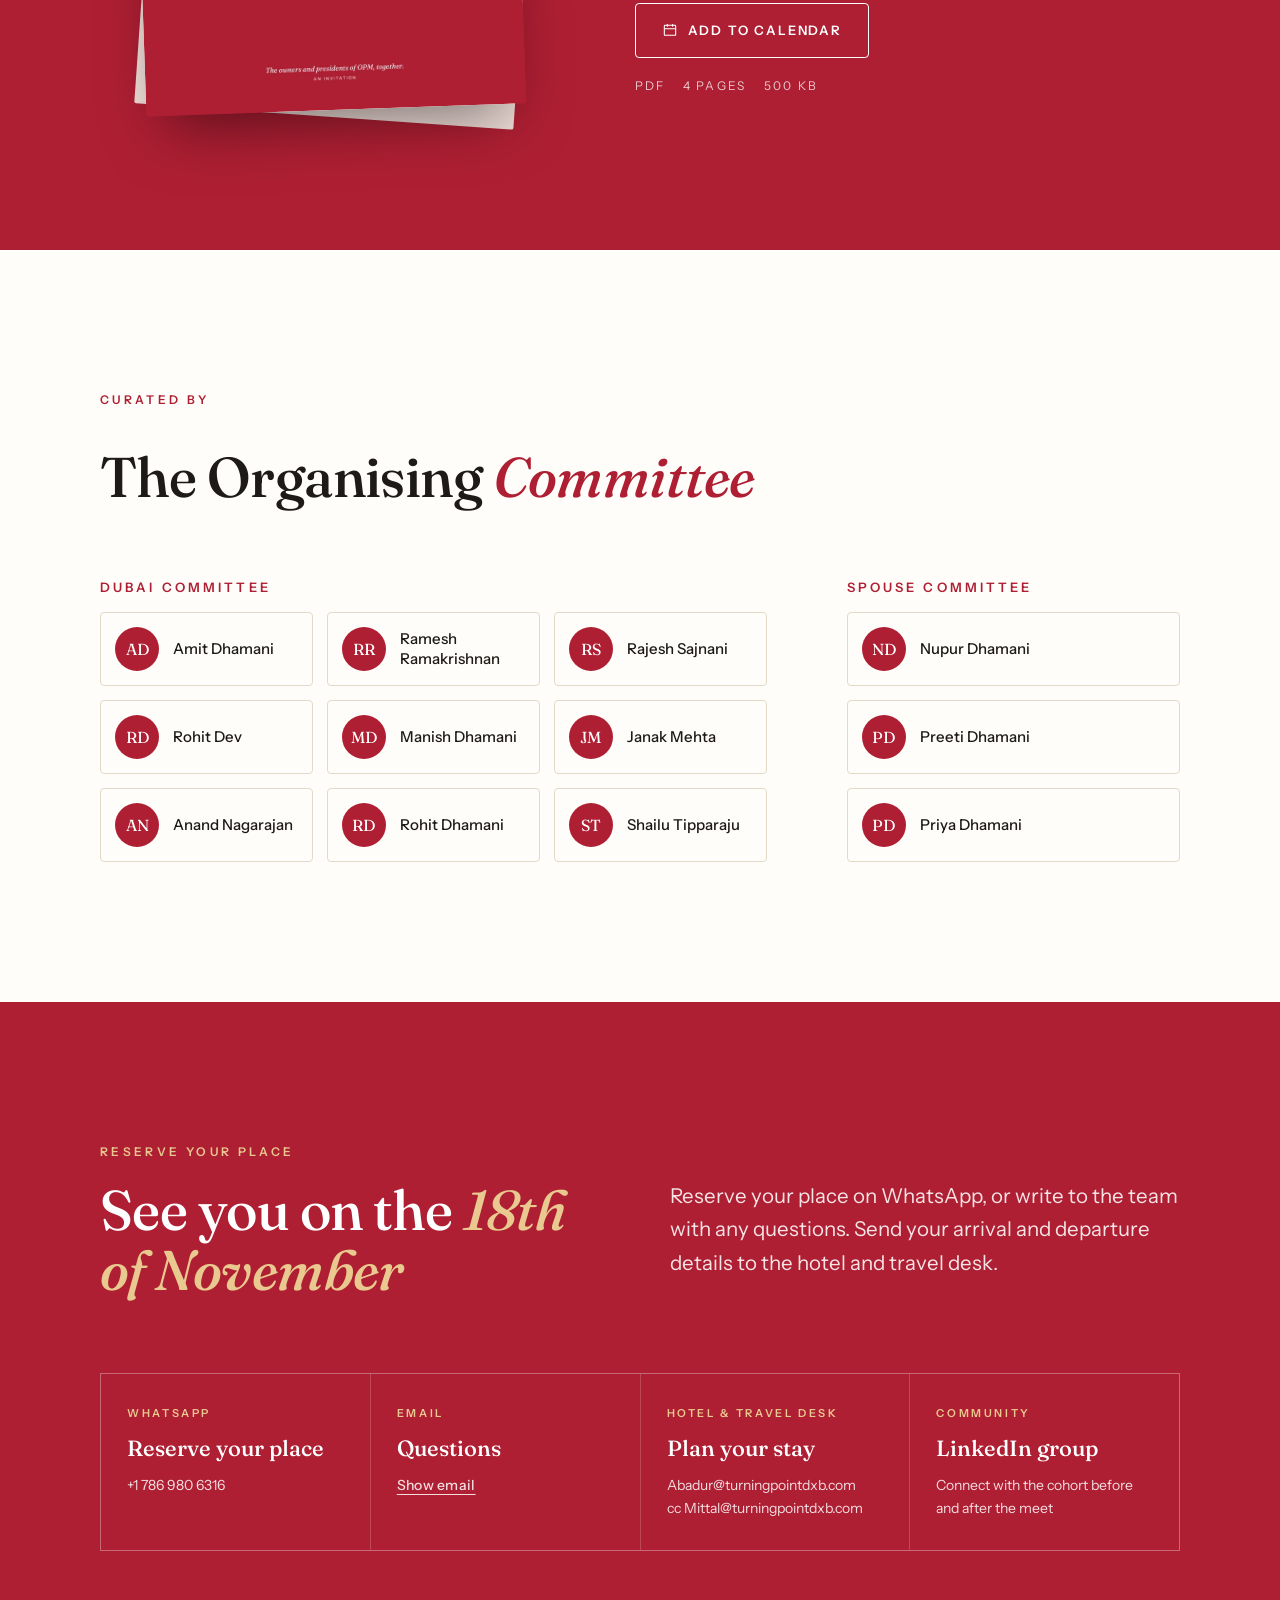
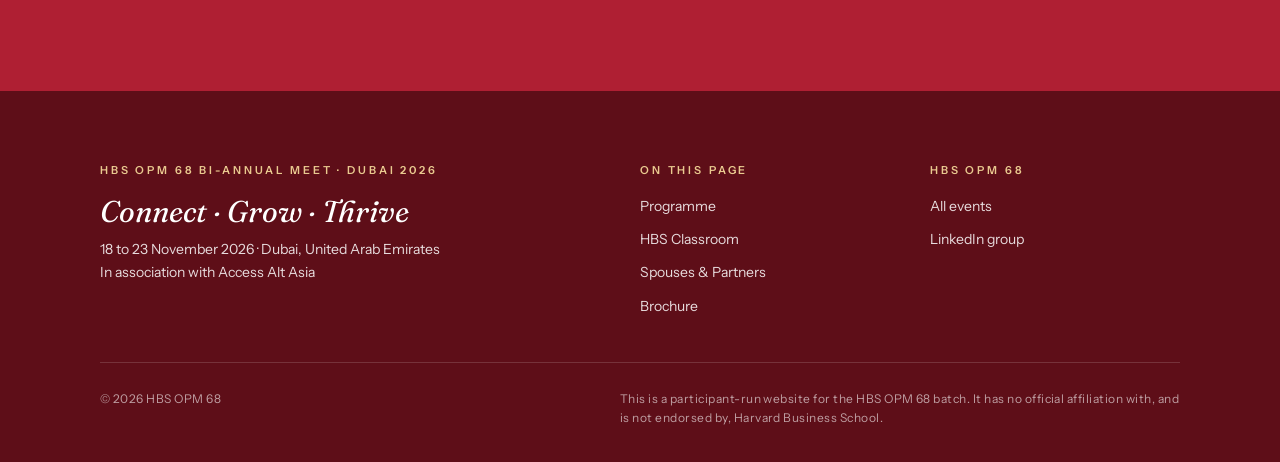
==== commit 4ca01665: "Remove all opmhbs.com and @opmhbs references Drop Instagram card and links, replace opmhbs.com box w" ====
--- a/events/bi-annual-meet-dubai-2026/index.html
+++ b/events/bi-annual-meet-dubai-2026/index.html
@@ -274,7 +274,7 @@
           <a class="btn btn-ghost" href="bi-annual-meet-dubai-2026.ics" download>
             <svg viewBox="0 0 24 24" fill="none" stroke="currentColor" stroke-width="1.6"><rect x="3.5" y="5" width="17" height="15" rx="1"/><path d="M3.5 10h17M8 3v4M16 3v4"/></svg>Add to calendar</a>
         </div>
-        <p class="file-meta"><span>PDF</span><span>4 pages</span><span>498 KB</span></p>
+        <p class="file-meta"><span>PDF</span><span>4 pages</span><span>500 KB</span></p>
       </div>
     </div>
   </section>
@@ -330,8 +330,8 @@
           <small>Email</small><b>Questions</b><span><button type="button" class="email-btn light" data-e="bW9jLmxpYW1nQDk5eGhhaHNsdWhhcg==" data-s="HBS%20OPM%2068%20Bi-Annual%20Meet%20Dubai%202026" aria-label="Show email address">Show email</button></span></div>
         <a class="contact" href="mailto:Abadur@turningpointdxb.com?cc=Mittal@turningpointdxb.com&amp;subject=HBS%20OPM%2068%20Bi-Annual%20Meet%20-%20Arrival%20and%20Departure">
           <small>Hotel &amp; Travel Desk</small><b>Plan your stay</b><span>Abadur@turningpointdxb.com<br>cc Mittal@turningpointdxb.com</span></a>
-        <a class="contact" href="https://opmhbs.com" target="_blank" rel="noopener">
-          <small>Members &amp; Community</small><b>opmhbs.com</b><span>Instagram @opmhbs · OPM HBS LinkedIn group</span></a>
+        <a class="contact" href="https://www.linkedin.com/groups/14635228/" target="_blank" rel="noopener">
+          <small>Community</small><b>LinkedIn group</b><span>Connect with the cohort before and after the meet</span></a>
       </div>
     </div>
   </section>
@@ -359,7 +359,6 @@
         <ul>
           <li><a href="../../">All events</a></li>
           <li><a href="https://www.linkedin.com/groups/14635228/" target="_blank" rel="noopener">LinkedIn group</a></li>
-          <li><a href="https://www.instagram.com/opmhbs/" target="_blank" rel="noopener">Instagram</a></li>
         </ul>
       </div>
     </div>
--- a/assets/site.css
+++ b/assets/site.css
@@ -198,7 +198,7 @@
 /* connect cards */
 .cards { display: grid; gap: 1px; background: var(--line); border: 1px solid var(--line); }
 @media (min-width: 700px) { .cards { grid-template-columns: repeat(2, 1fr); } }
-@media (min-width: 1000px) { .cards { grid-template-columns: repeat(4, 1fr); } }
+@media (min-width: 1000px) { .cards { grid-template-columns: repeat(3, 1fr); } }
 .card { background: var(--paper); padding: 34px 28px; text-decoration: none; display: flex; flex-direction: column; gap: 10px; transition: background .2s ease; min-height: 210px; }
 .card:hover { background: var(--cream); }
 .card small { font-size: 11px; letter-spacing: .24em; text-transform: uppercase; color: var(--crimson); font-weight: 600; }
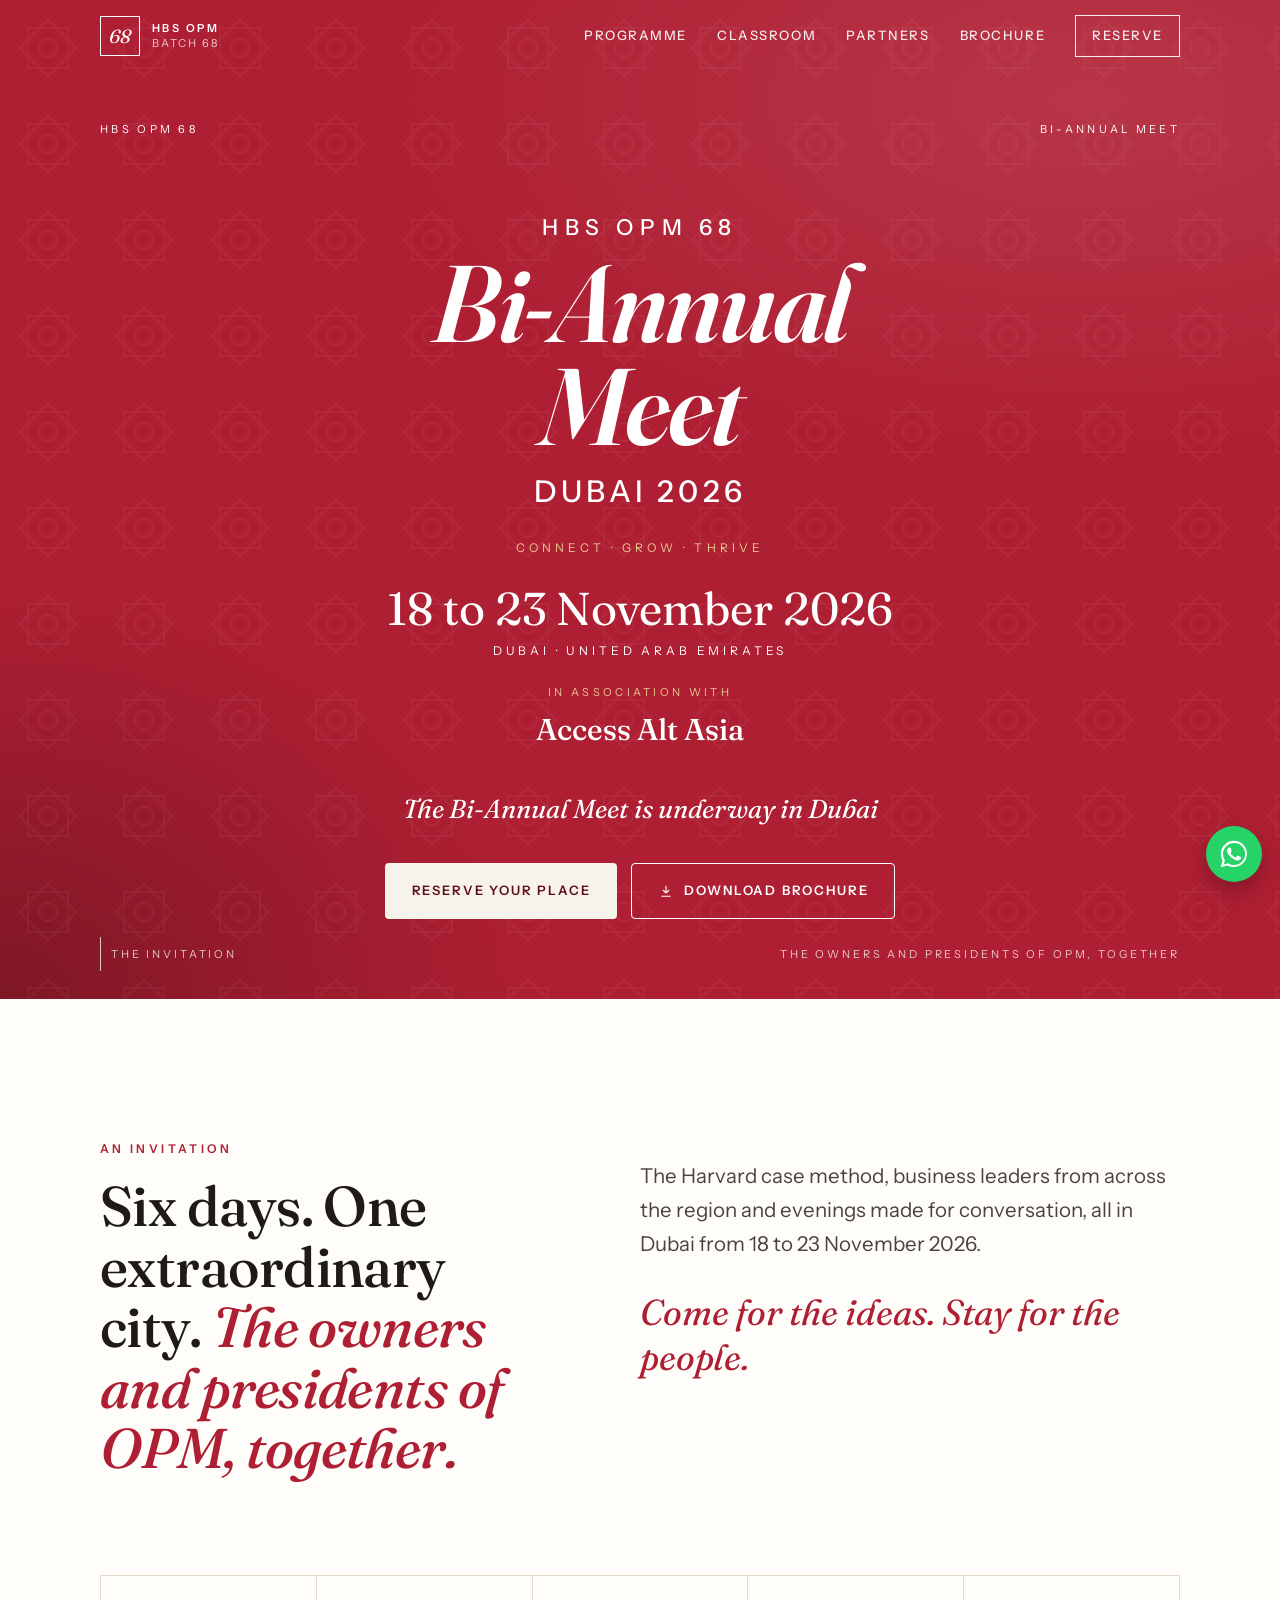
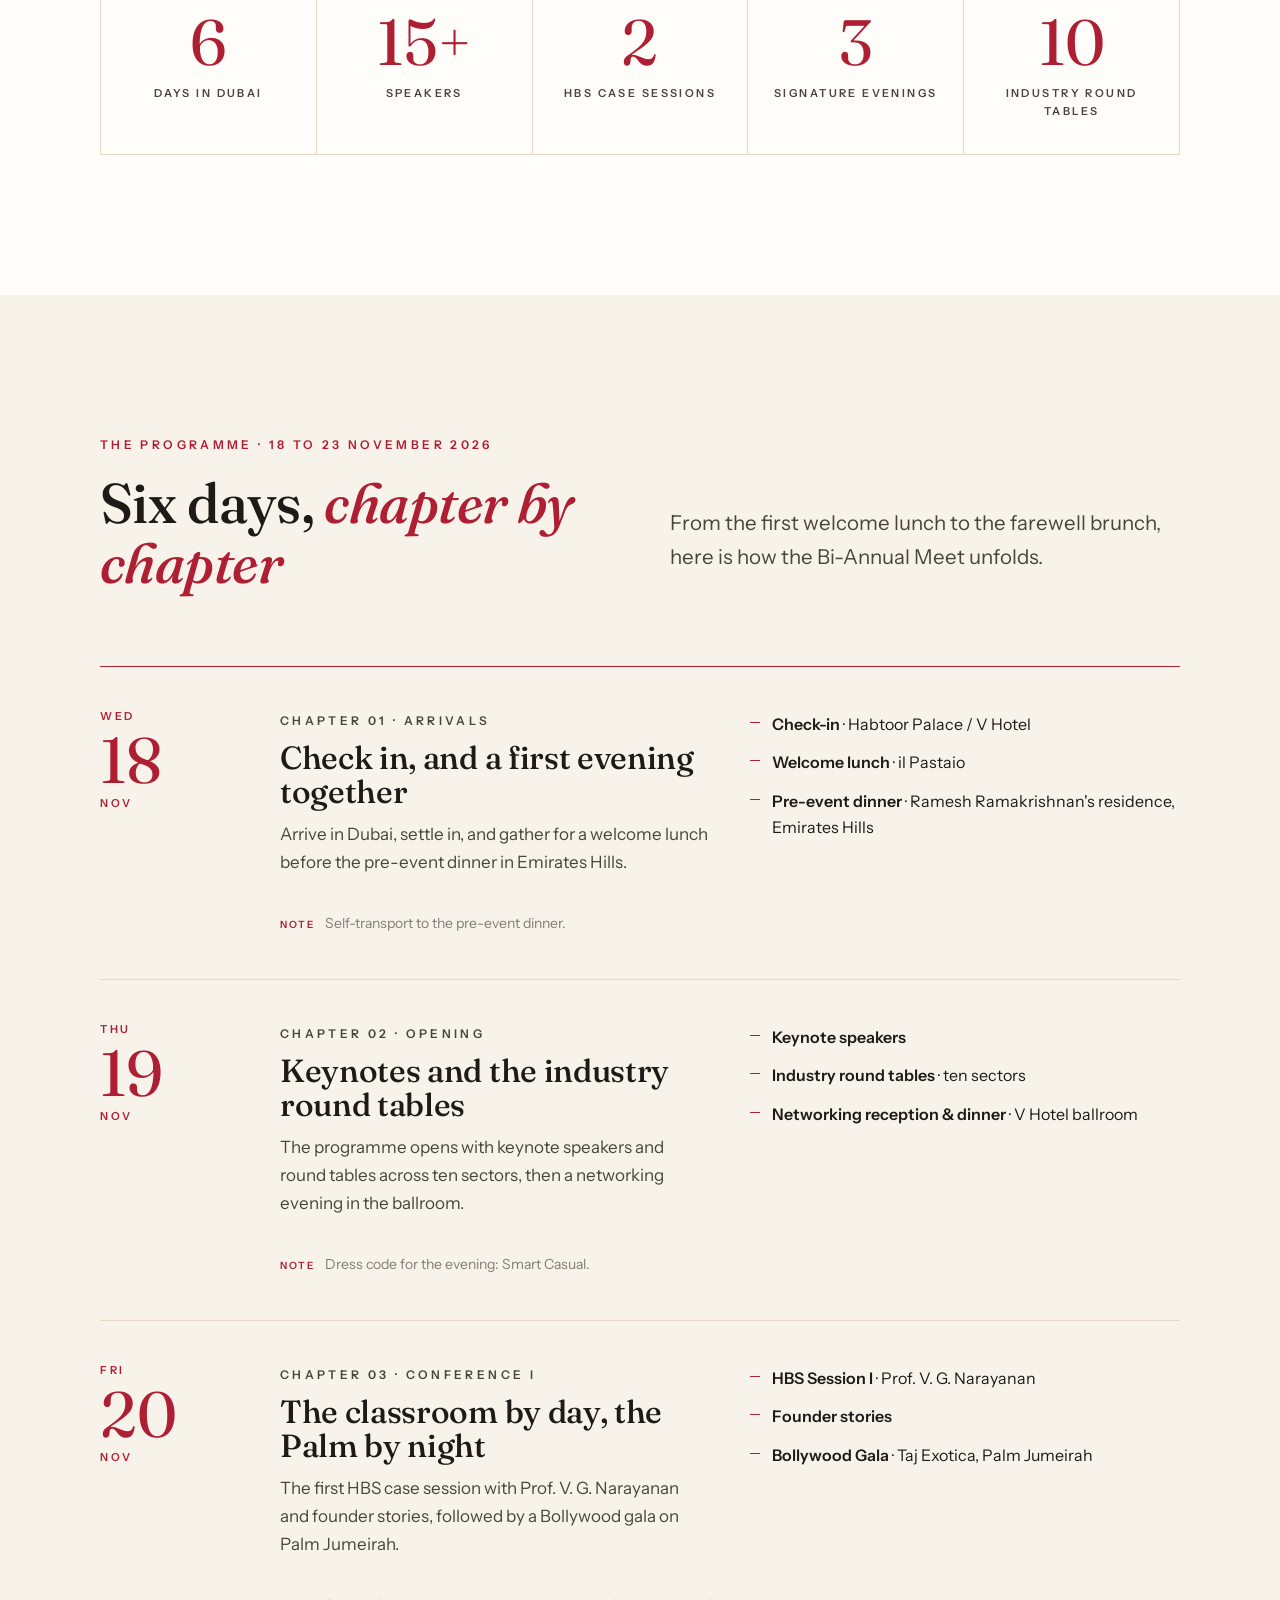
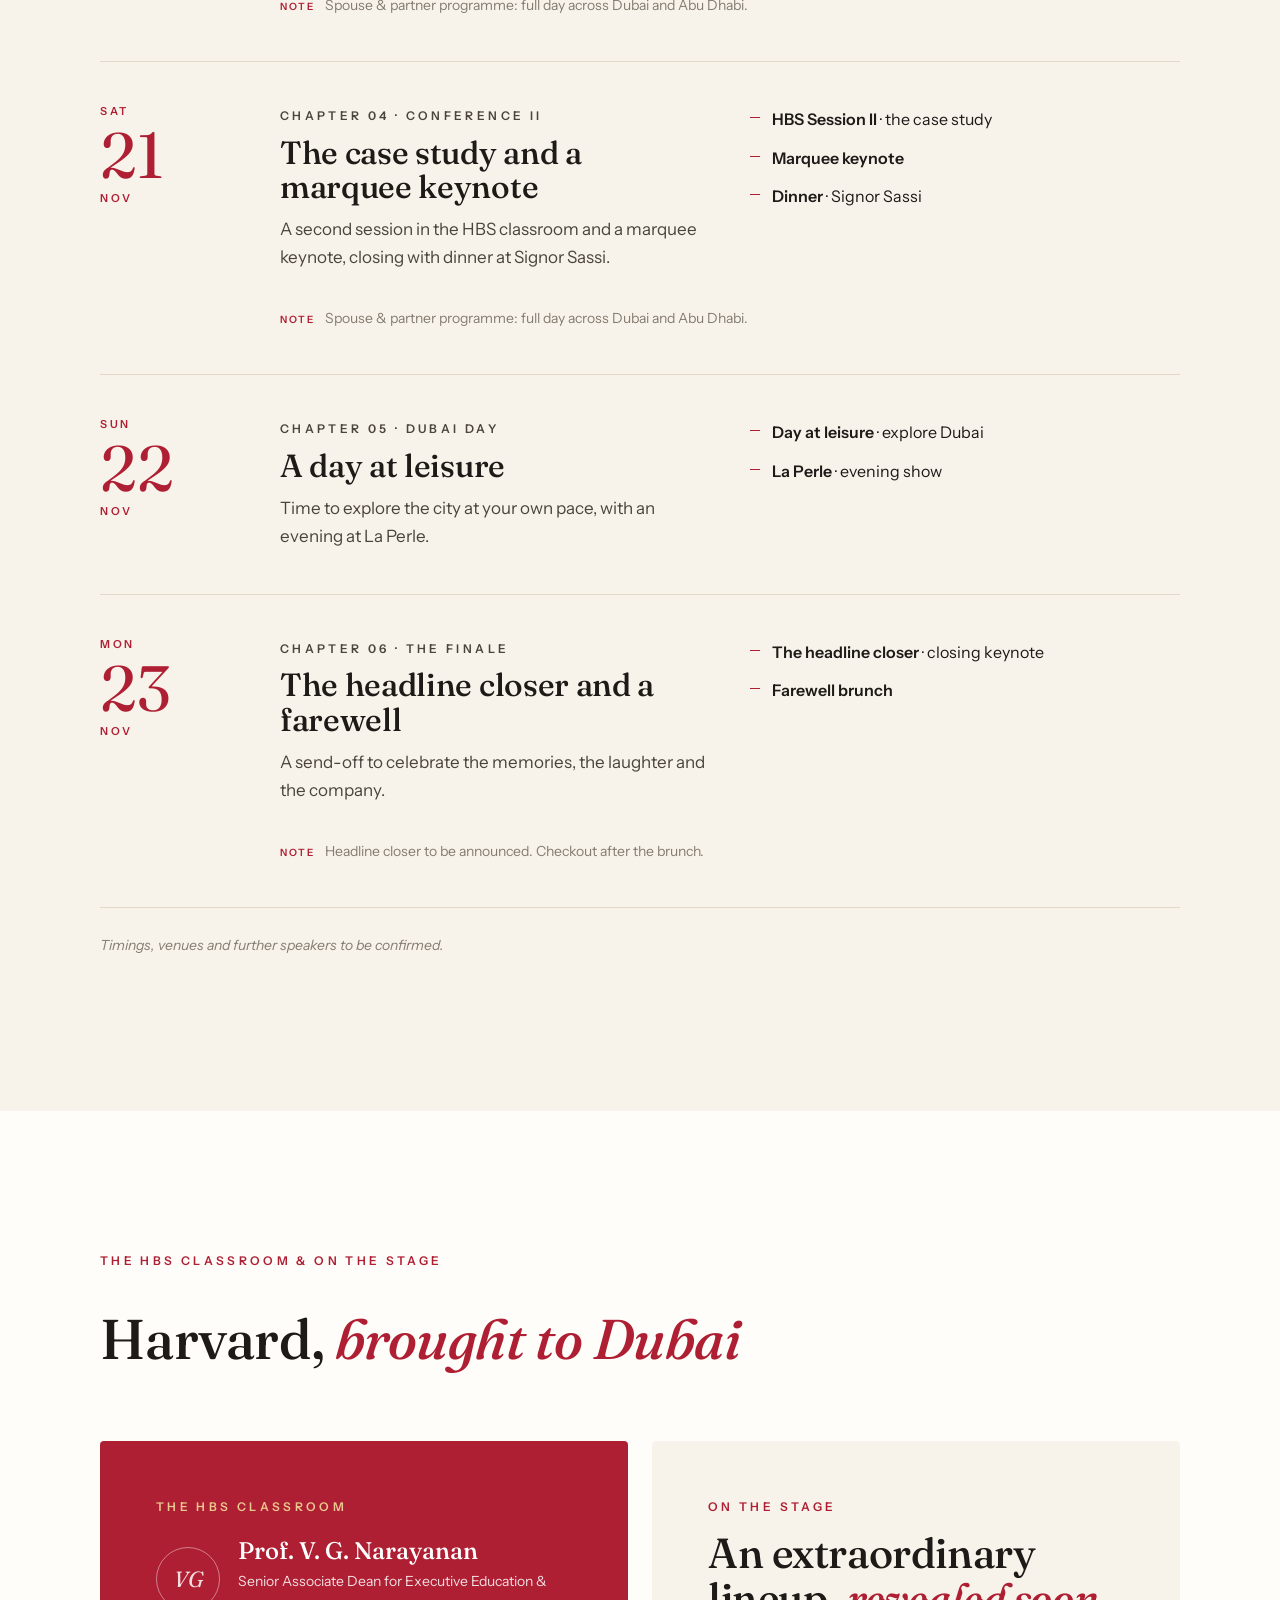
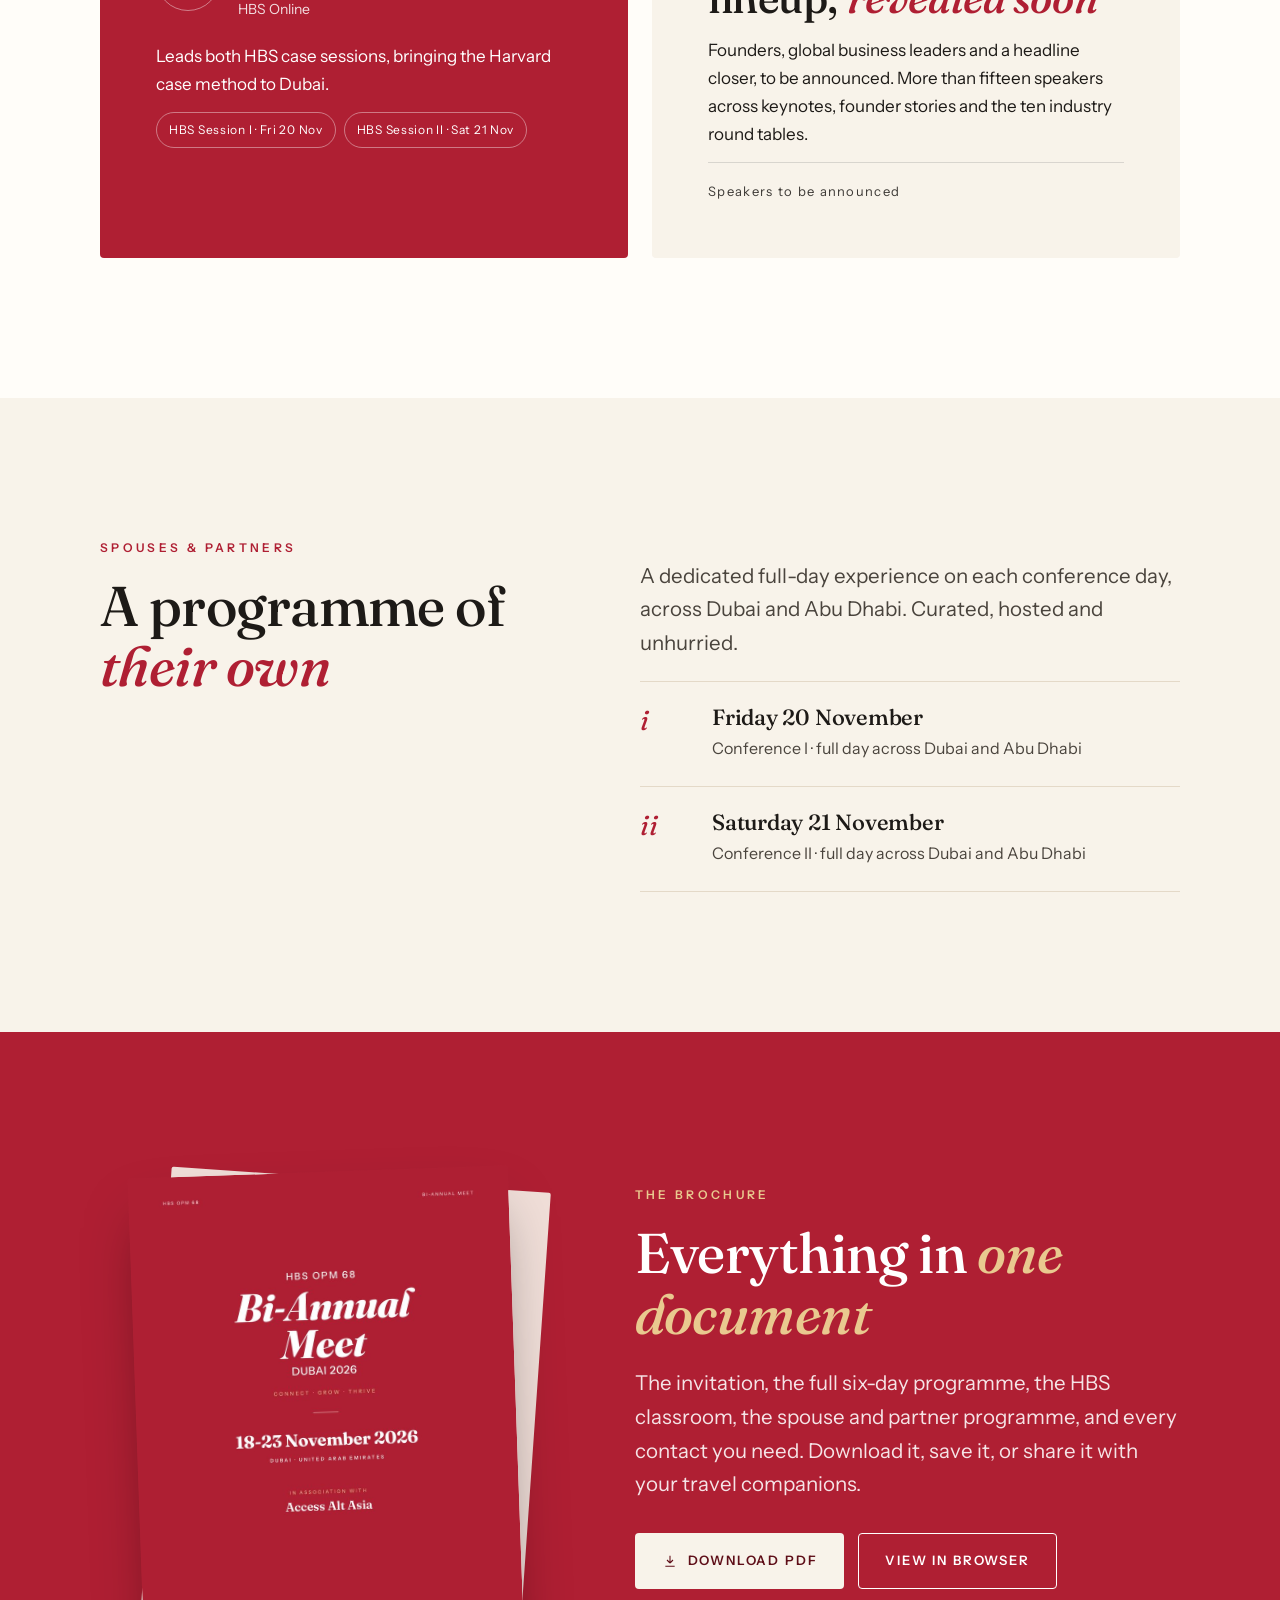
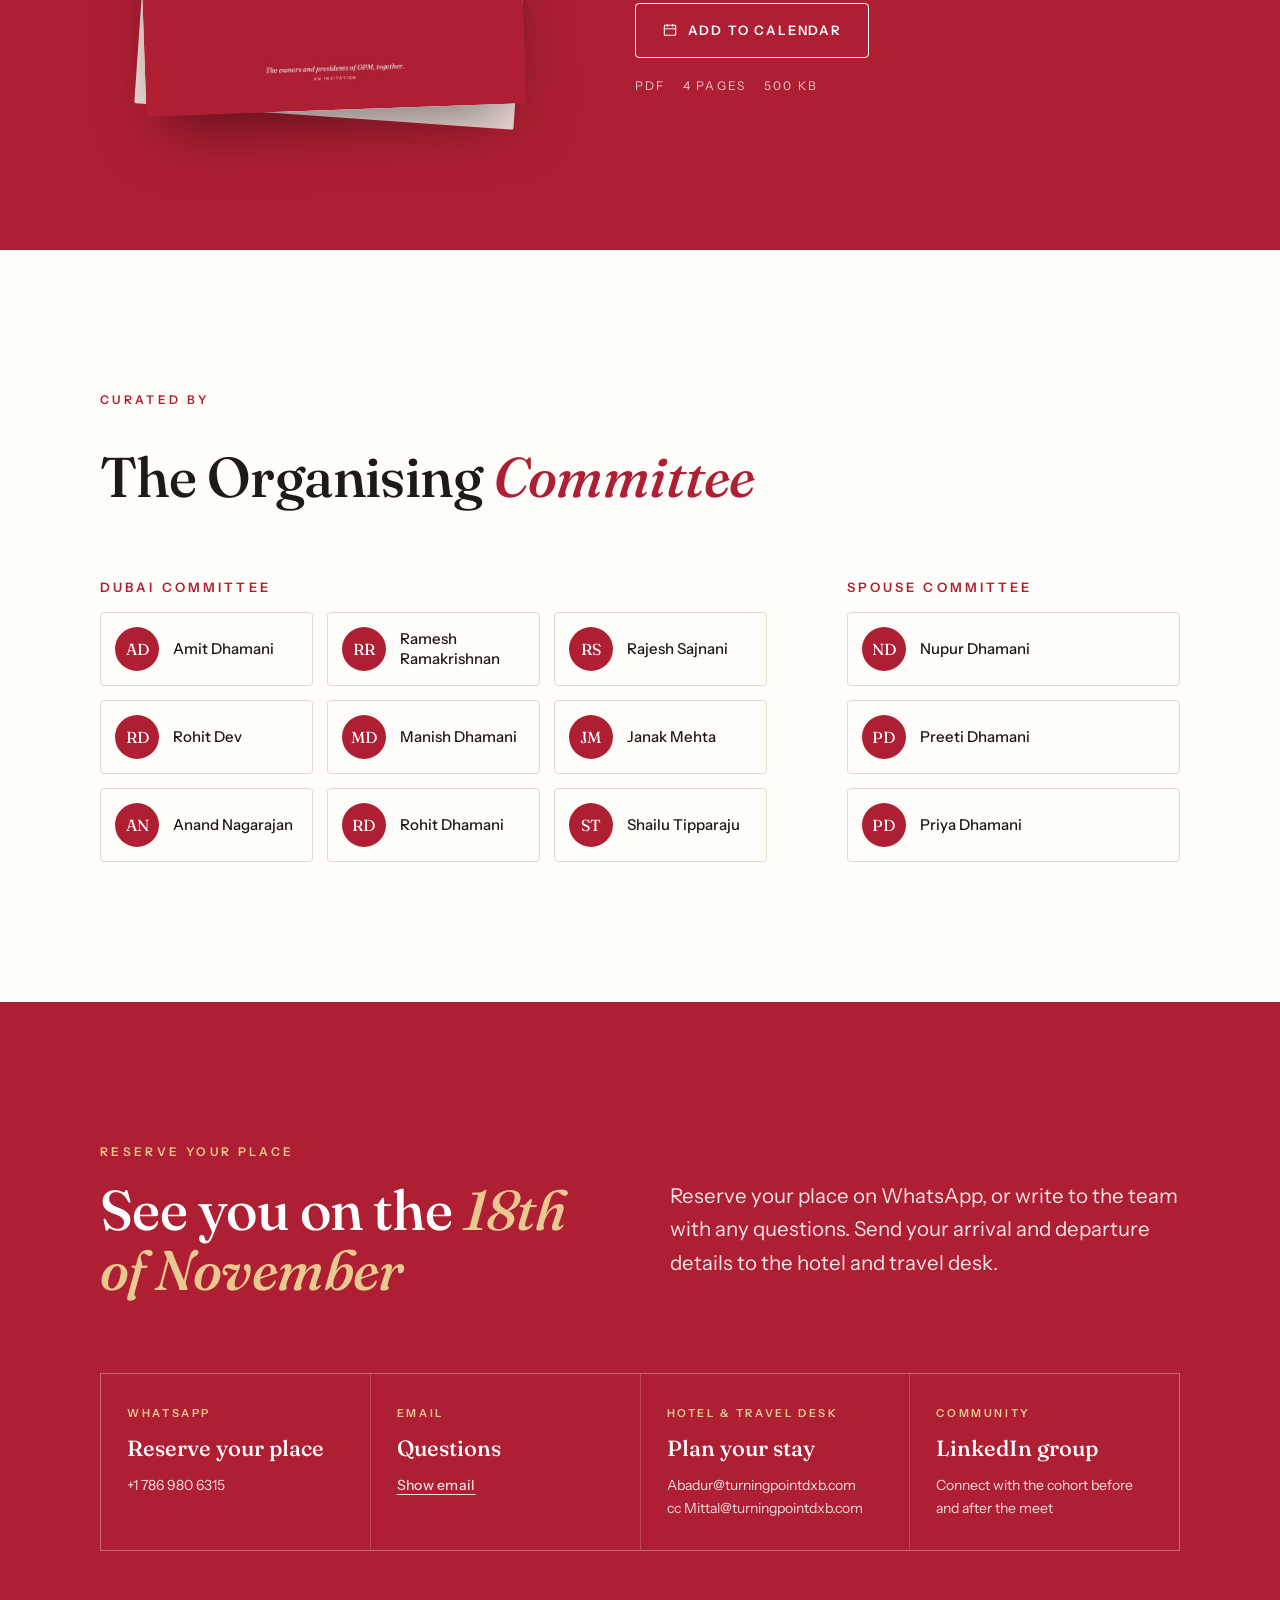
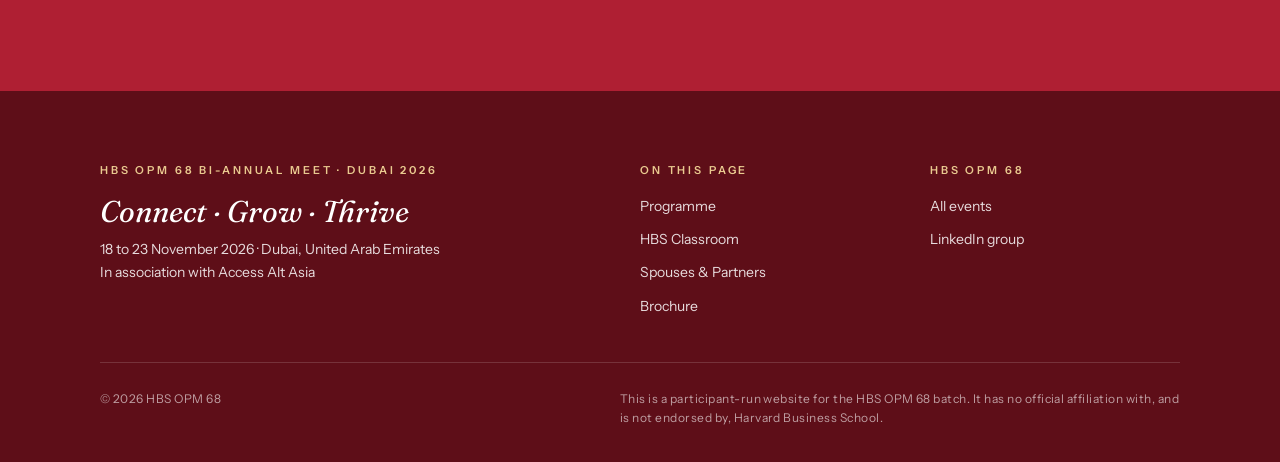
==== commit 2e446769: "Correct WhatsApp number to +1 786 980 6315 and hero line to three years of gatherings - Phone number" ====
--- a/events/bi-annual-meet-dubai-2026/index.html
+++ b/events/bi-annual-meet-dubai-2026/index.html
@@ -75,7 +75,7 @@
         <div><b data-s>00</b><span>Seconds</span></div>
       </div>
       <div class="btn-row reveal">
-        <a class="btn btn-light" href="https://wa.me/17869806316?text=Hello!%20I%27d%20like%20to%20reserve%20my%20place%20at%20the%20HBS%20OPM%2068%20Bi-Annual%20Meet%20in%20Dubai." target="_blank" rel="noopener">Reserve your place</a>
+        <a class="btn btn-light" href="https://wa.me/17869806315?text=Hello!%20I%27d%20like%20to%20reserve%20my%20place%20at%20the%20HBS%20OPM%2068%20Bi-Annual%20Meet%20in%20Dubai." target="_blank" rel="noopener">Reserve your place</a>
         <a class="btn btn-ghost" href="../../assets/downloads/HBS-OPM-68-Bi-Annual-Meet-Dubai-2026-Brochure.pdf" download>
           <svg viewBox="0 0 24 24" fill="none" stroke="currentColor" stroke-width="1.6"><path d="M12 4v11m0 0l-4.5-4.5M12 15l4.5-4.5M5 20h14"/></svg>Download brochure</a>
       </div>
@@ -324,8 +324,8 @@
         <p class="lede" style="color:rgba(255,255,255,.88)">Reserve your place on WhatsApp, or write to the team with any questions. Send your arrival and departure details to the hotel and travel desk.</p>
       </div>
       <div class="contact-grid reveal">
-        <a class="contact" href="https://wa.me/17869806316?text=Hello!%20I%27d%20like%20to%20reserve%20my%20place%20at%20the%20HBS%20OPM%2068%20Bi-Annual%20Meet%20in%20Dubai." target="_blank" rel="noopener">
-          <small>WhatsApp</small><b>Reserve your place</b><span>+1 786 980 6316</span></a>
+        <a class="contact" href="https://wa.me/17869806315?text=Hello!%20I%27d%20like%20to%20reserve%20my%20place%20at%20the%20HBS%20OPM%2068%20Bi-Annual%20Meet%20in%20Dubai." target="_blank" rel="noopener">
+          <small>WhatsApp</small><b>Reserve your place</b><span>+1 786 980 6315</span></a>
         <div class="contact">
           <small>Email</small><b>Questions</b><span><button type="button" class="email-btn light" data-e="bW9jLmxpYW1nQDk5eGhhaHNsdWhhcg==" data-s="HBS%20OPM%2068%20Bi-Annual%20Meet%20Dubai%202026" aria-label="Show email address">Show email</button></span></div>
         <a class="contact" href="mailto:Abadur@turningpointdxb.com?cc=Mittal@turningpointdxb.com&amp;subject=HBS%20OPM%2068%20Bi-Annual%20Meet%20-%20Arrival%20and%20Departure">
@@ -369,7 +369,7 @@
   </div>
 </footer>
 
-<a class="wa" href="https://wa.me/17869806316?text=Hello!%20I%20have%20a%20question%20about%20the%20HBS%20OPM%2068%20Bi-Annual%20Meet." target="_blank" rel="noopener" aria-label="Chat on WhatsApp">
+<a class="wa" href="https://wa.me/17869806315?text=Hello!%20I%20have%20a%20question%20about%20the%20HBS%20OPM%2068%20Bi-Annual%20Meet." target="_blank" rel="noopener" aria-label="Chat on WhatsApp">
   <svg viewBox="0 0 24 24" fill="currentColor"><path d="M17.47 14.38c-.3-.15-1.75-.86-2.02-.96-.27-.1-.47-.15-.67.15-.2.3-.77.96-.94 1.16-.17.2-.35.22-.65.07-.3-.15-1.25-.46-2.38-1.47-.88-.79-1.47-1.76-1.65-2.06-.17-.3-.02-.46.13-.61.13-.13.3-.35.45-.52.15-.17.2-.3.3-.5.1-.2.05-.37-.03-.52-.07-.15-.67-1.62-.92-2.22-.24-.58-.49-.5-.67-.51h-.57c-.2 0-.52.07-.79.37-.27.3-1.04 1.02-1.04 2.48 0 1.46 1.07 2.88 1.21 3.08.15.2 2.1 3.2 5.08 4.49.71.31 1.26.49 1.69.63.71.23 1.36.2 1.87.12.57-.08 1.75-.72 2-1.41.25-.69.25-1.29.17-1.41-.07-.12-.27-.2-.57-.35zM12.05 21.5h-.01a9.43 9.43 0 01-4.81-1.32l-.35-.2-3.58.94.96-3.49-.23-.36a9.4 9.4 0 01-1.44-5.02c0-5.2 4.24-9.44 9.46-9.44a9.4 9.4 0 016.68 2.77 9.38 9.38 0 012.77 6.68c0 5.2-4.24 9.44-9.45 9.44zm8.04-17.48A11.3 11.3 0 0012.05.7C5.78.7.68 5.8.68 12.06c0 2 .52 3.96 1.52 5.68L.6 23.3l5.7-1.5a11.33 11.33 0 005.43 1.38h.01c6.27 0 11.37-5.1 11.37-11.37 0-3.04-1.18-5.9-3.33-8.05z"/></svg>
 </a>
 
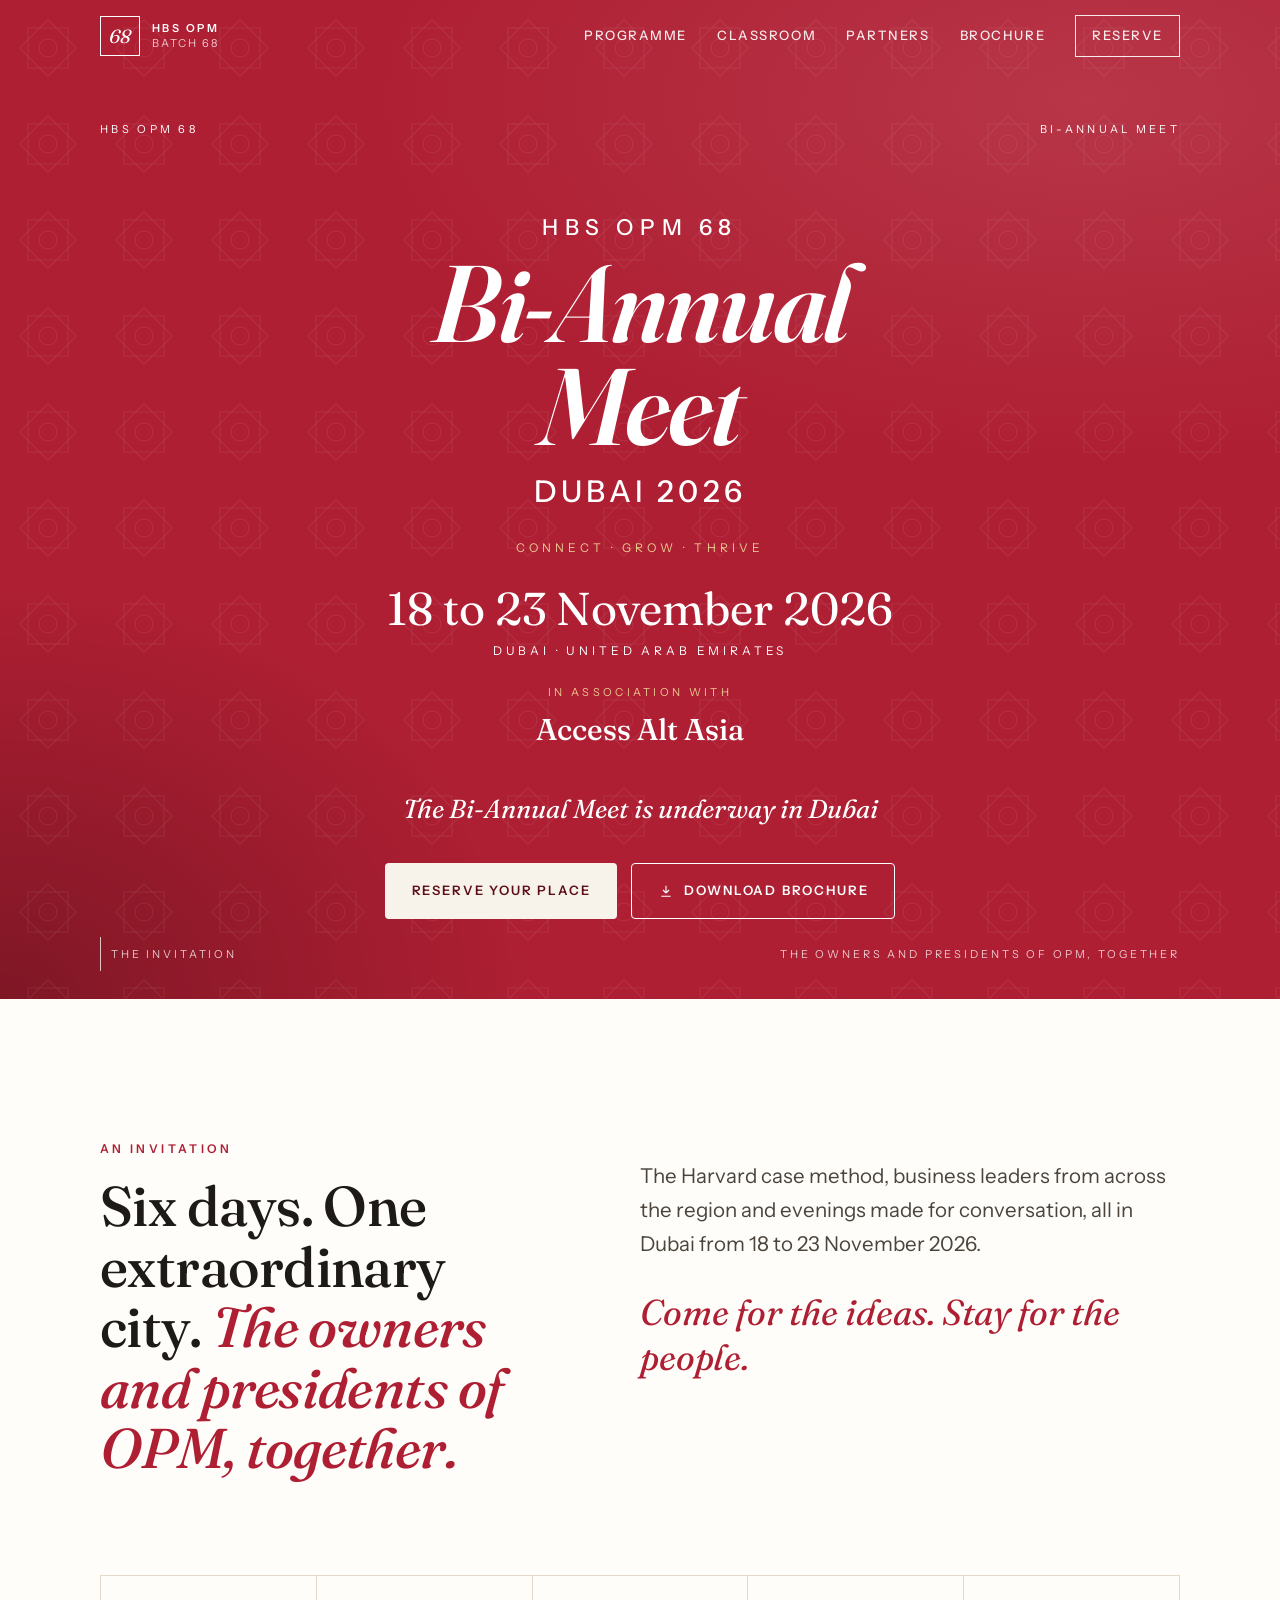
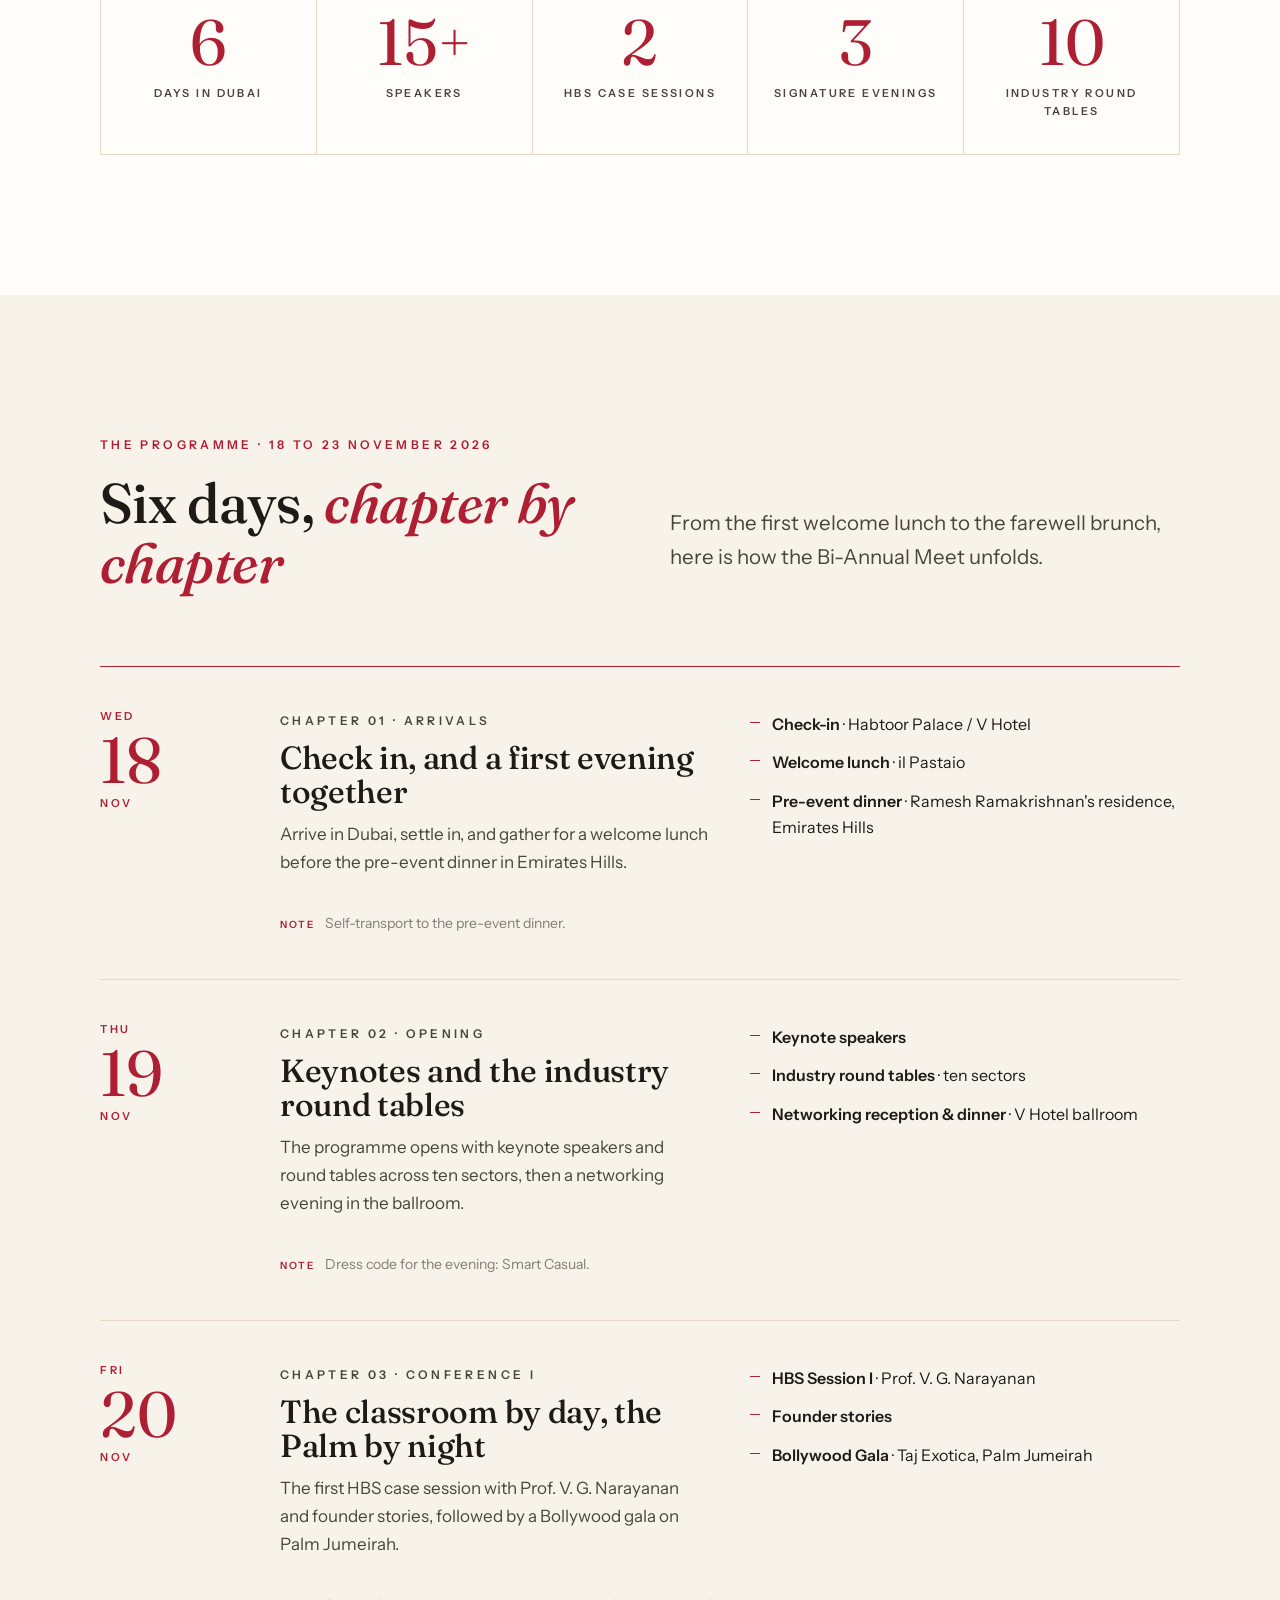
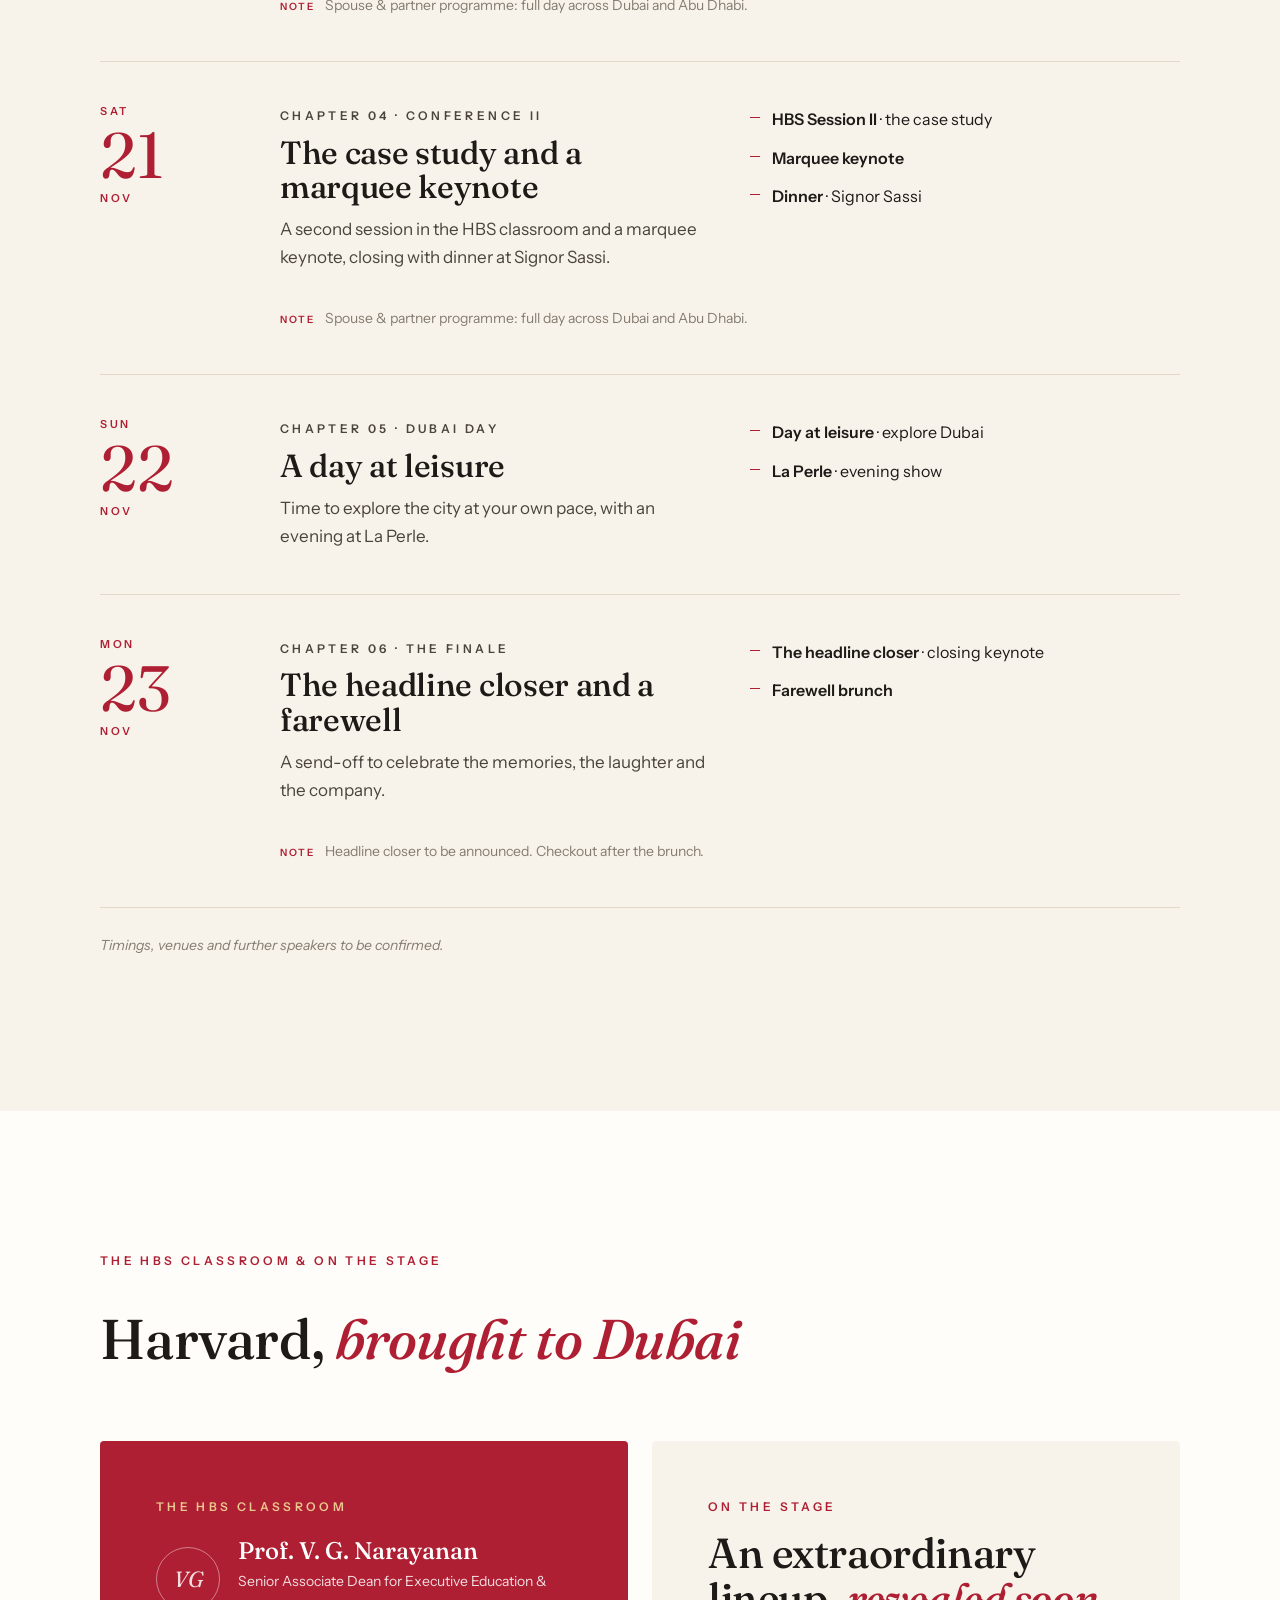
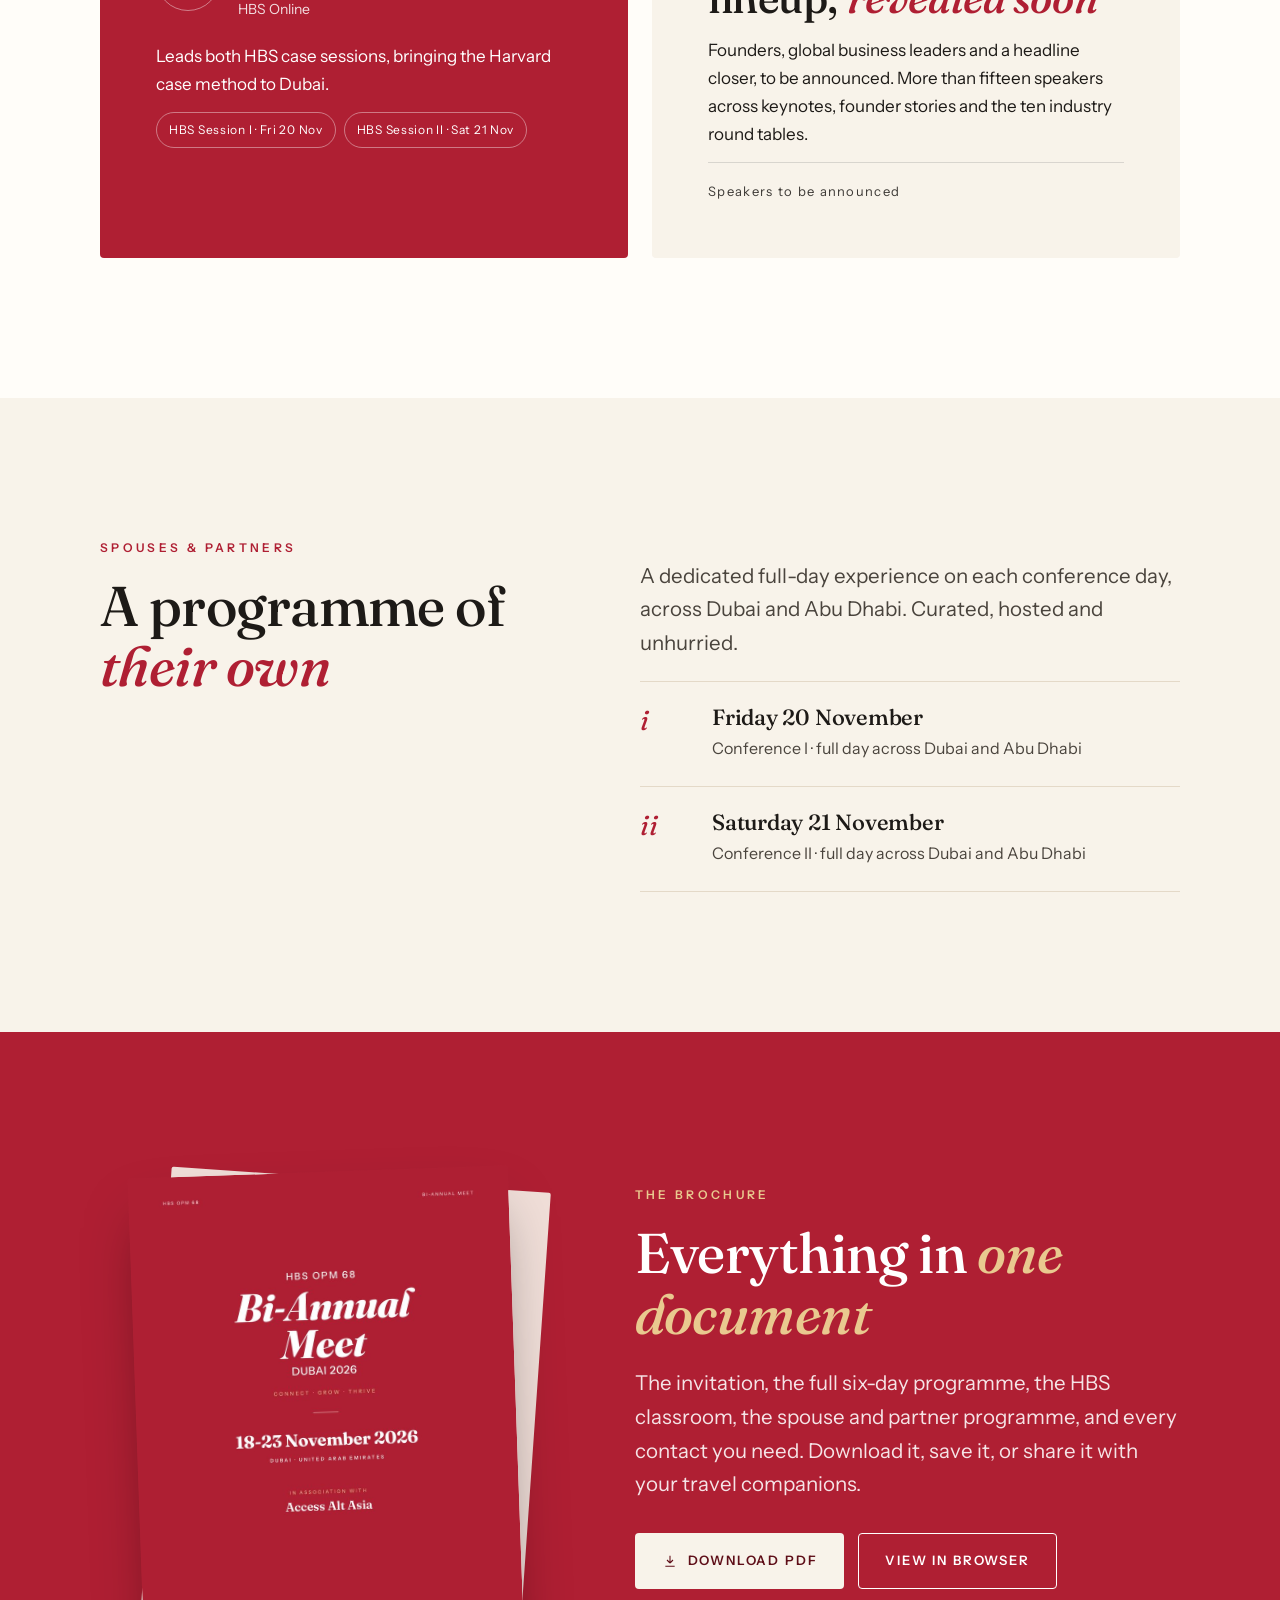
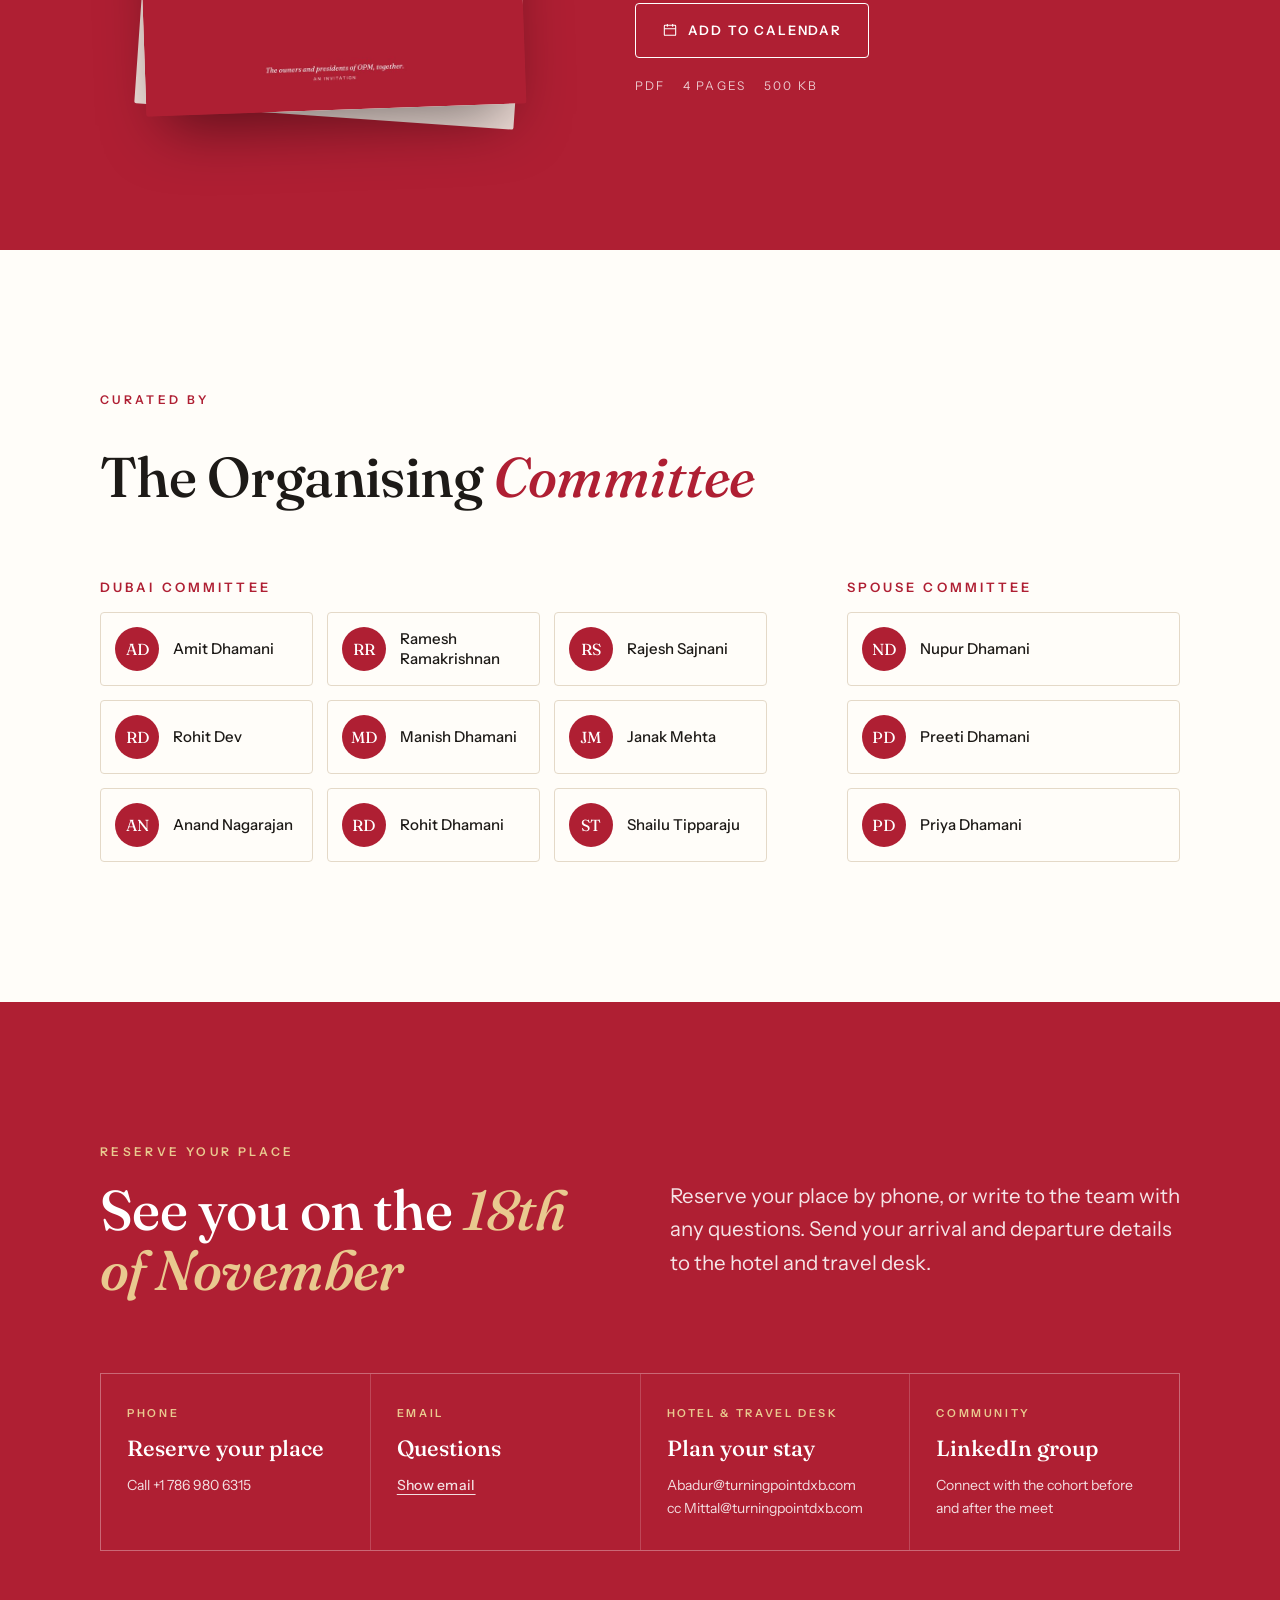
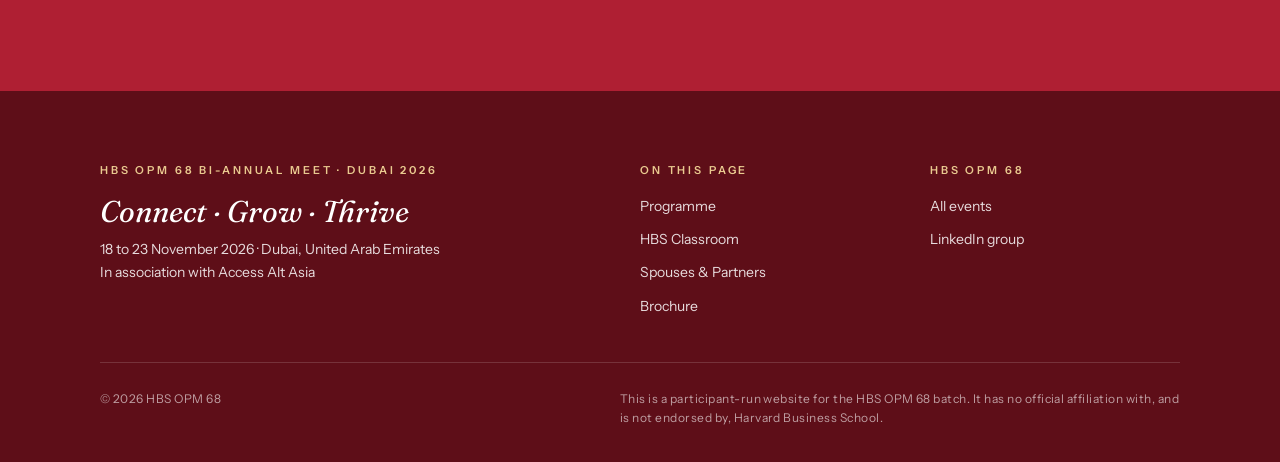
==== commit 18c844ce: "Replace WhatsApp with phone calls and remove the floating WhatsApp icon The +1 786 980 6315 number h" ====
--- a/events/bi-annual-meet-dubai-2026/index.html
+++ b/events/bi-annual-meet-dubai-2026/index.html
@@ -75,7 +75,7 @@
         <div><b data-s>00</b><span>Seconds</span></div>
       </div>
       <div class="btn-row reveal">
-        <a class="btn btn-light" href="https://wa.me/17869806315?text=Hello!%20I%27d%20like%20to%20reserve%20my%20place%20at%20the%20HBS%20OPM%2068%20Bi-Annual%20Meet%20in%20Dubai." target="_blank" rel="noopener">Reserve your place</a>
+        <a class="btn btn-light" href="tel:+17869806315">Reserve your place</a>
         <a class="btn btn-ghost" href="../../assets/downloads/HBS-OPM-68-Bi-Annual-Meet-Dubai-2026-Brochure.pdf" download>
           <svg viewBox="0 0 24 24" fill="none" stroke="currentColor" stroke-width="1.6"><path d="M12 4v11m0 0l-4.5-4.5M12 15l4.5-4.5M5 20h14"/></svg>Download brochure</a>
       </div>
@@ -321,11 +321,11 @@
           <p class="eyebrow light">Reserve Your Place</p>
           <h2>See you on the <em>18th of November</em></h2>
         </div>
-        <p class="lede" style="color:rgba(255,255,255,.88)">Reserve your place on WhatsApp, or write to the team with any questions. Send your arrival and departure details to the hotel and travel desk.</p>
+        <p class="lede" style="color:rgba(255,255,255,.88)">Reserve your place by phone, or write to the team with any questions. Send your arrival and departure details to the hotel and travel desk.</p>
       </div>
       <div class="contact-grid reveal">
-        <a class="contact" href="https://wa.me/17869806315?text=Hello!%20I%27d%20like%20to%20reserve%20my%20place%20at%20the%20HBS%20OPM%2068%20Bi-Annual%20Meet%20in%20Dubai." target="_blank" rel="noopener">
-          <small>WhatsApp</small><b>Reserve your place</b><span>+1 786 980 6315</span></a>
+        <a class="contact" href="tel:+17869806315">
+          <small>Phone</small><b>Reserve your place</b><span>Call +1 786 980 6315</span></a>
         <div class="contact">
           <small>Email</small><b>Questions</b><span><button type="button" class="email-btn light" data-e="bW9jLmxpYW1nQDk5eGhhaHNsdWhhcg==" data-s="HBS%20OPM%2068%20Bi-Annual%20Meet%20Dubai%202026" aria-label="Show email address">Show email</button></span></div>
         <a class="contact" href="mailto:Abadur@turningpointdxb.com?cc=Mittal@turningpointdxb.com&amp;subject=HBS%20OPM%2068%20Bi-Annual%20Meet%20-%20Arrival%20and%20Departure">
@@ -369,9 +369,6 @@
   </div>
 </footer>
 
-<a class="wa" href="https://wa.me/17869806315?text=Hello!%20I%20have%20a%20question%20about%20the%20HBS%20OPM%2068%20Bi-Annual%20Meet." target="_blank" rel="noopener" aria-label="Chat on WhatsApp">
-  <svg viewBox="0 0 24 24" fill="currentColor"><path d="M17.47 14.38c-.3-.15-1.75-.86-2.02-.96-.27-.1-.47-.15-.67.15-.2.3-.77.96-.94 1.16-.17.2-.35.22-.65.07-.3-.15-1.25-.46-2.38-1.47-.88-.79-1.47-1.76-1.65-2.06-.17-.3-.02-.46.13-.61.13-.13.3-.35.45-.52.15-.17.2-.3.3-.5.1-.2.05-.37-.03-.52-.07-.15-.67-1.62-.92-2.22-.24-.58-.49-.5-.67-.51h-.57c-.2 0-.52.07-.79.37-.27.3-1.04 1.02-1.04 2.48 0 1.46 1.07 2.88 1.21 3.08.15.2 2.1 3.2 5.08 4.49.71.31 1.26.49 1.69.63.71.23 1.36.2 1.87.12.57-.08 1.75-.72 2-1.41.25-.69.25-1.29.17-1.41-.07-.12-.27-.2-.57-.35zM12.05 21.5h-.01a9.43 9.43 0 01-4.81-1.32l-.35-.2-3.58.94.96-3.49-.23-.36a9.4 9.4 0 01-1.44-5.02c0-5.2 4.24-9.44 9.46-9.44a9.4 9.4 0 016.68 2.77 9.38 9.38 0 012.77 6.68c0 5.2-4.24 9.44-9.45 9.44zm8.04-17.48A11.3 11.3 0 0012.05.7C5.78.7.68 5.8.68 12.06c0 2 .52 3.96 1.52 5.68L.6 23.3l5.7-1.5a11.33 11.33 0 005.43 1.38h.01c6.27 0 11.37-5.1 11.37-11.37 0-3.04-1.18-5.9-3.33-8.05z"/></svg>
-</a>
 
 <script src="../../assets/site.js" defer></script>
 </body>
--- a/assets/site.css
+++ b/assets/site.css
@@ -304,15 +304,6 @@
 .contact b { font-family: var(--serif); font-size: 22px; font-weight: 500; }
 .contact span { font-size: 14px; opacity: .85; word-break: break-word; }
 
-/* floating WhatsApp */
-.wa {
-  position: fixed; right: 18px; bottom: 18px; z-index: 60; width: 56px; height: 56px; border-radius: 50%;
-  background: #25d366; color: #fff; display: grid; place-items: center; box-shadow: 0 10px 24px rgba(0,0,0,.25);
-  transition: transform .2s ease;
-}
-.wa:hover { transform: scale(1.06); }
-.wa svg { width: 28px; height: 28px; }
-
 /* reveal */
 .reveal { opacity: 0; transform: translateY(22px); transition: opacity .9s cubic-bezier(.2,.7,.2,1), transform .9s cubic-bezier(.2,.7,.2,1); }
 .reveal.in { opacity: 1; transform: none; }
